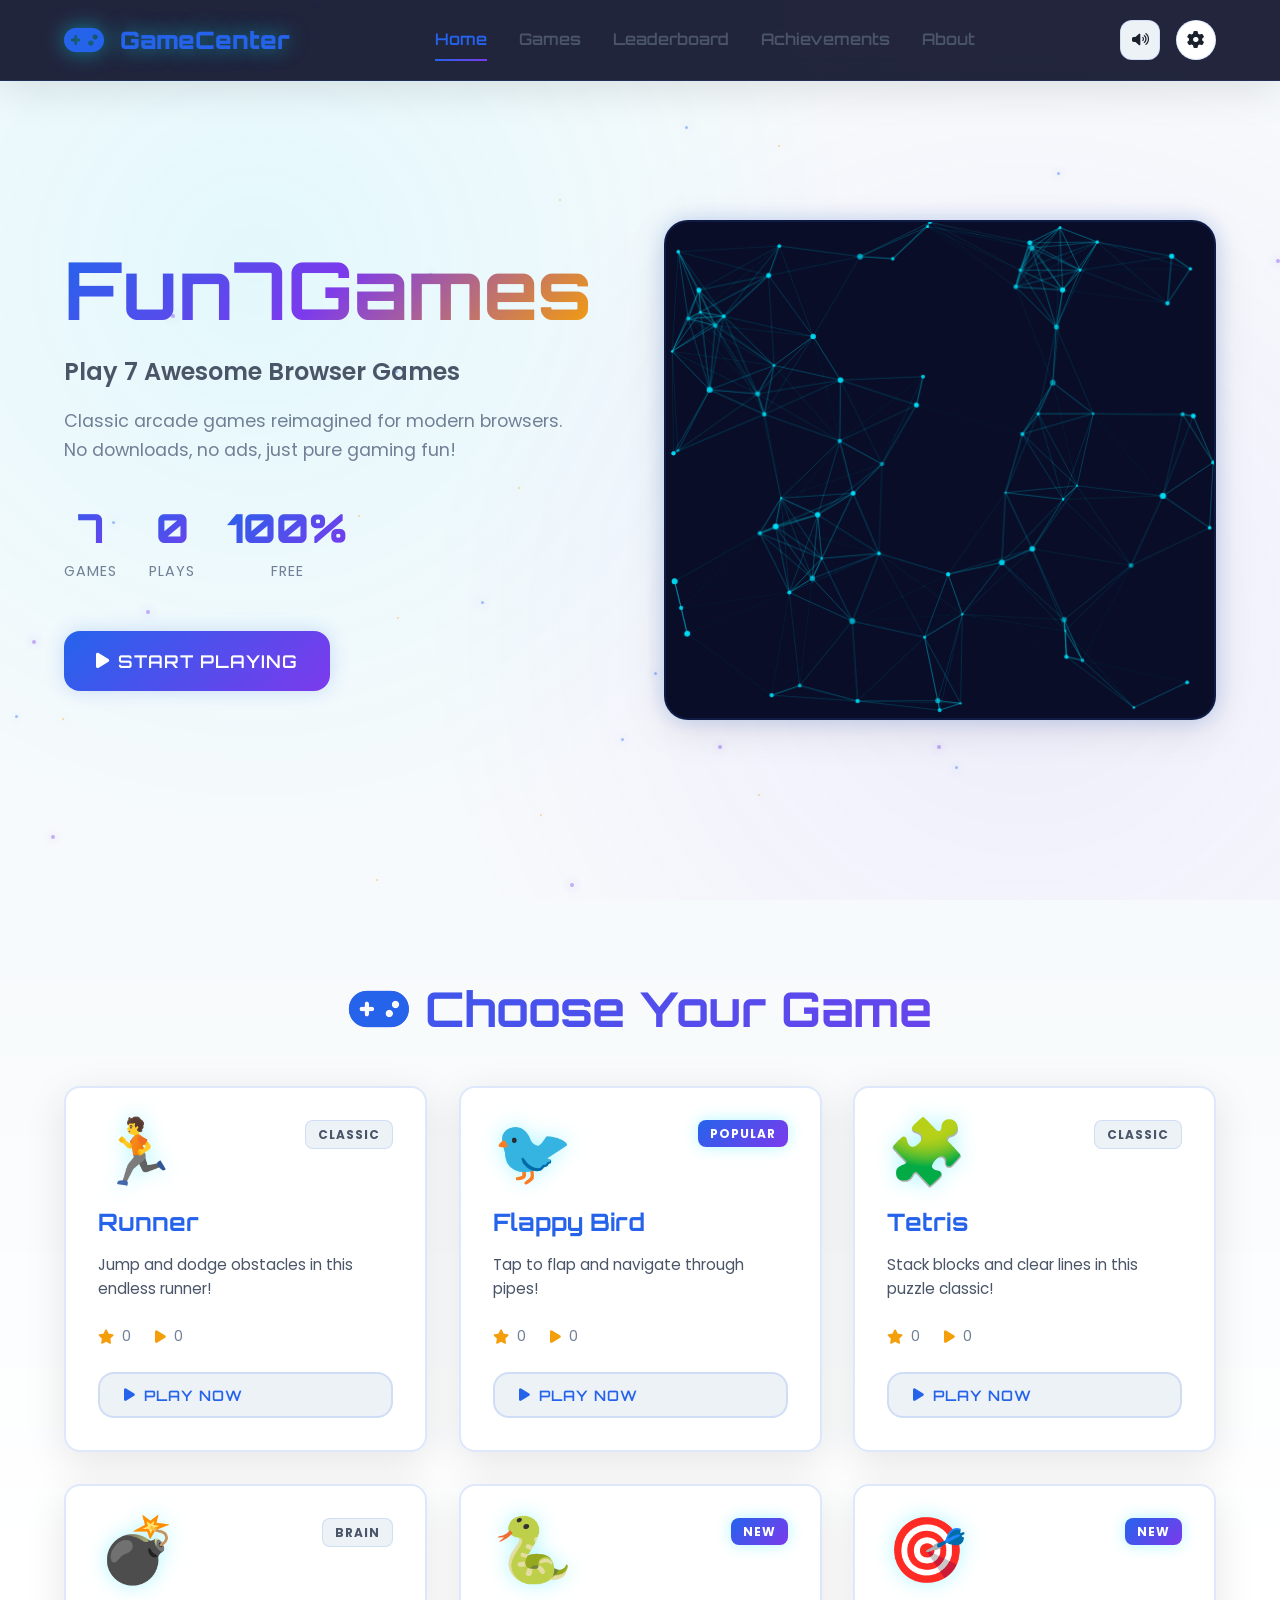
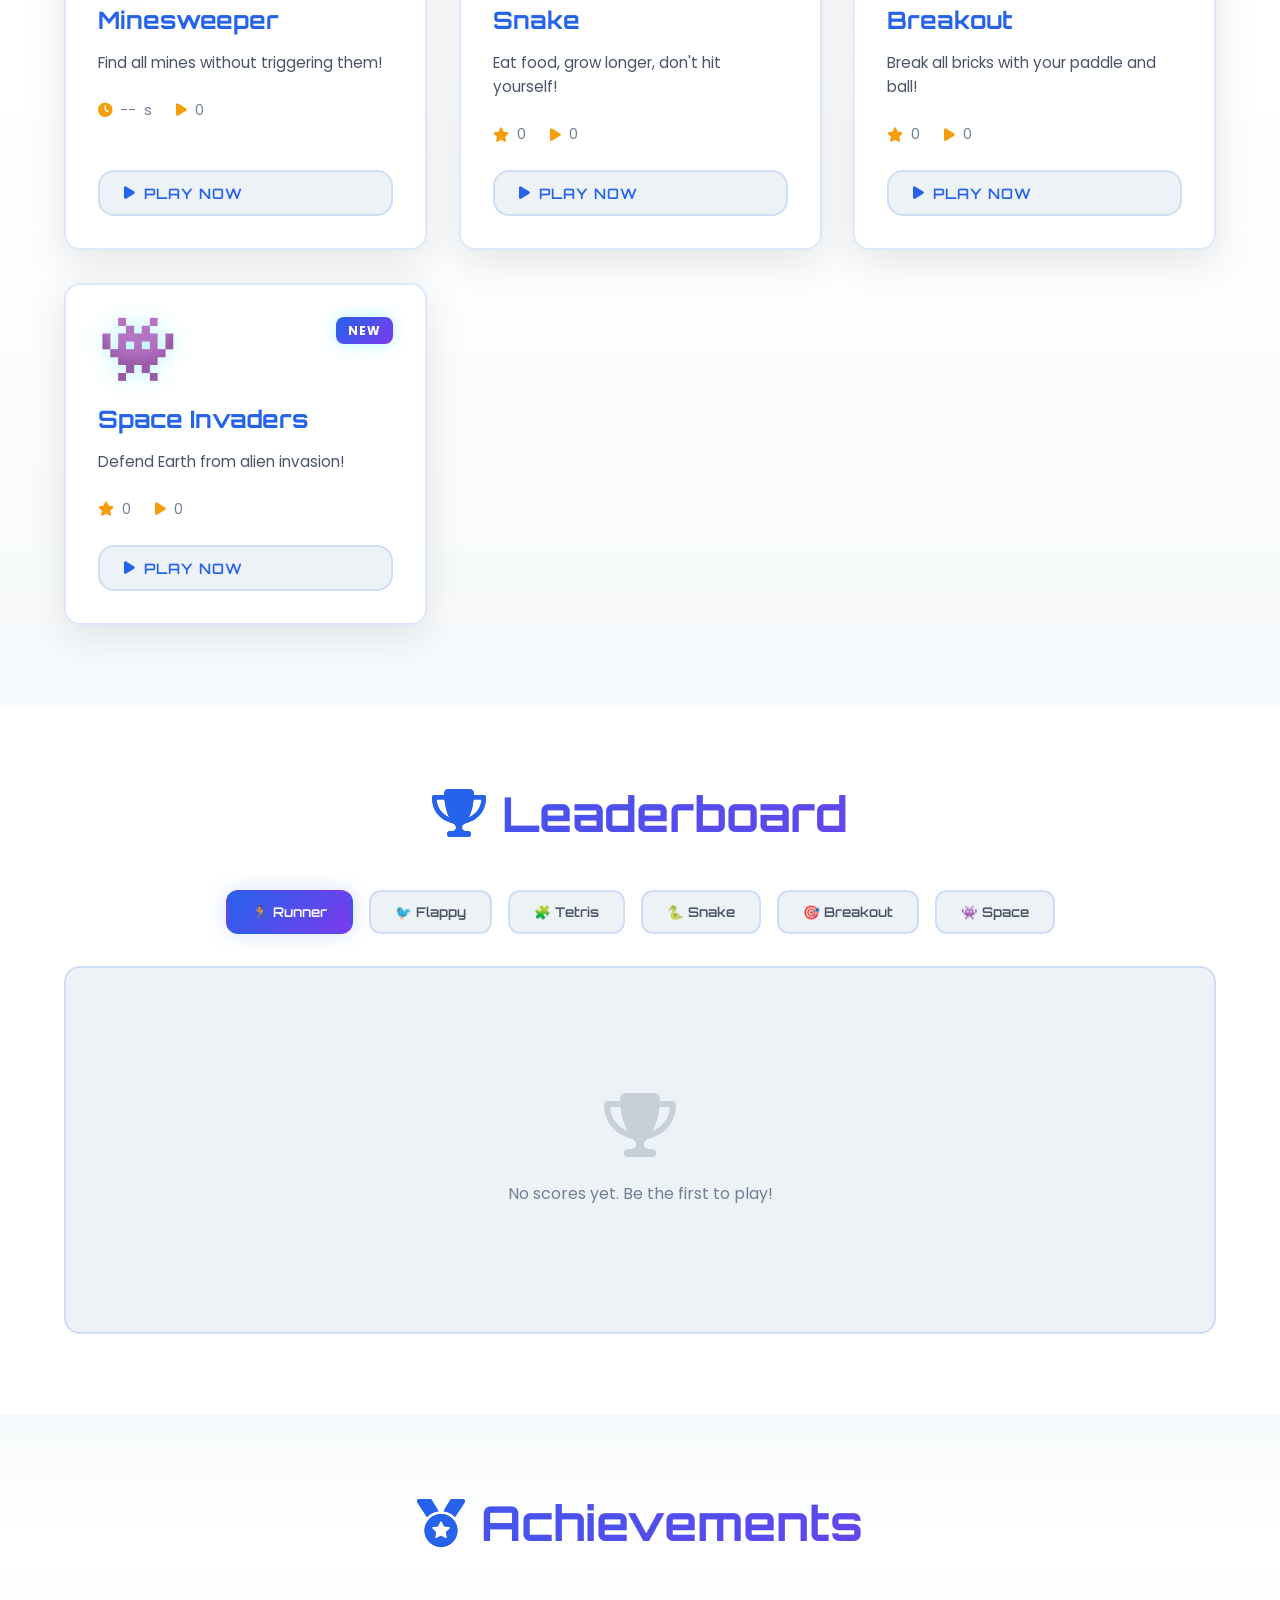
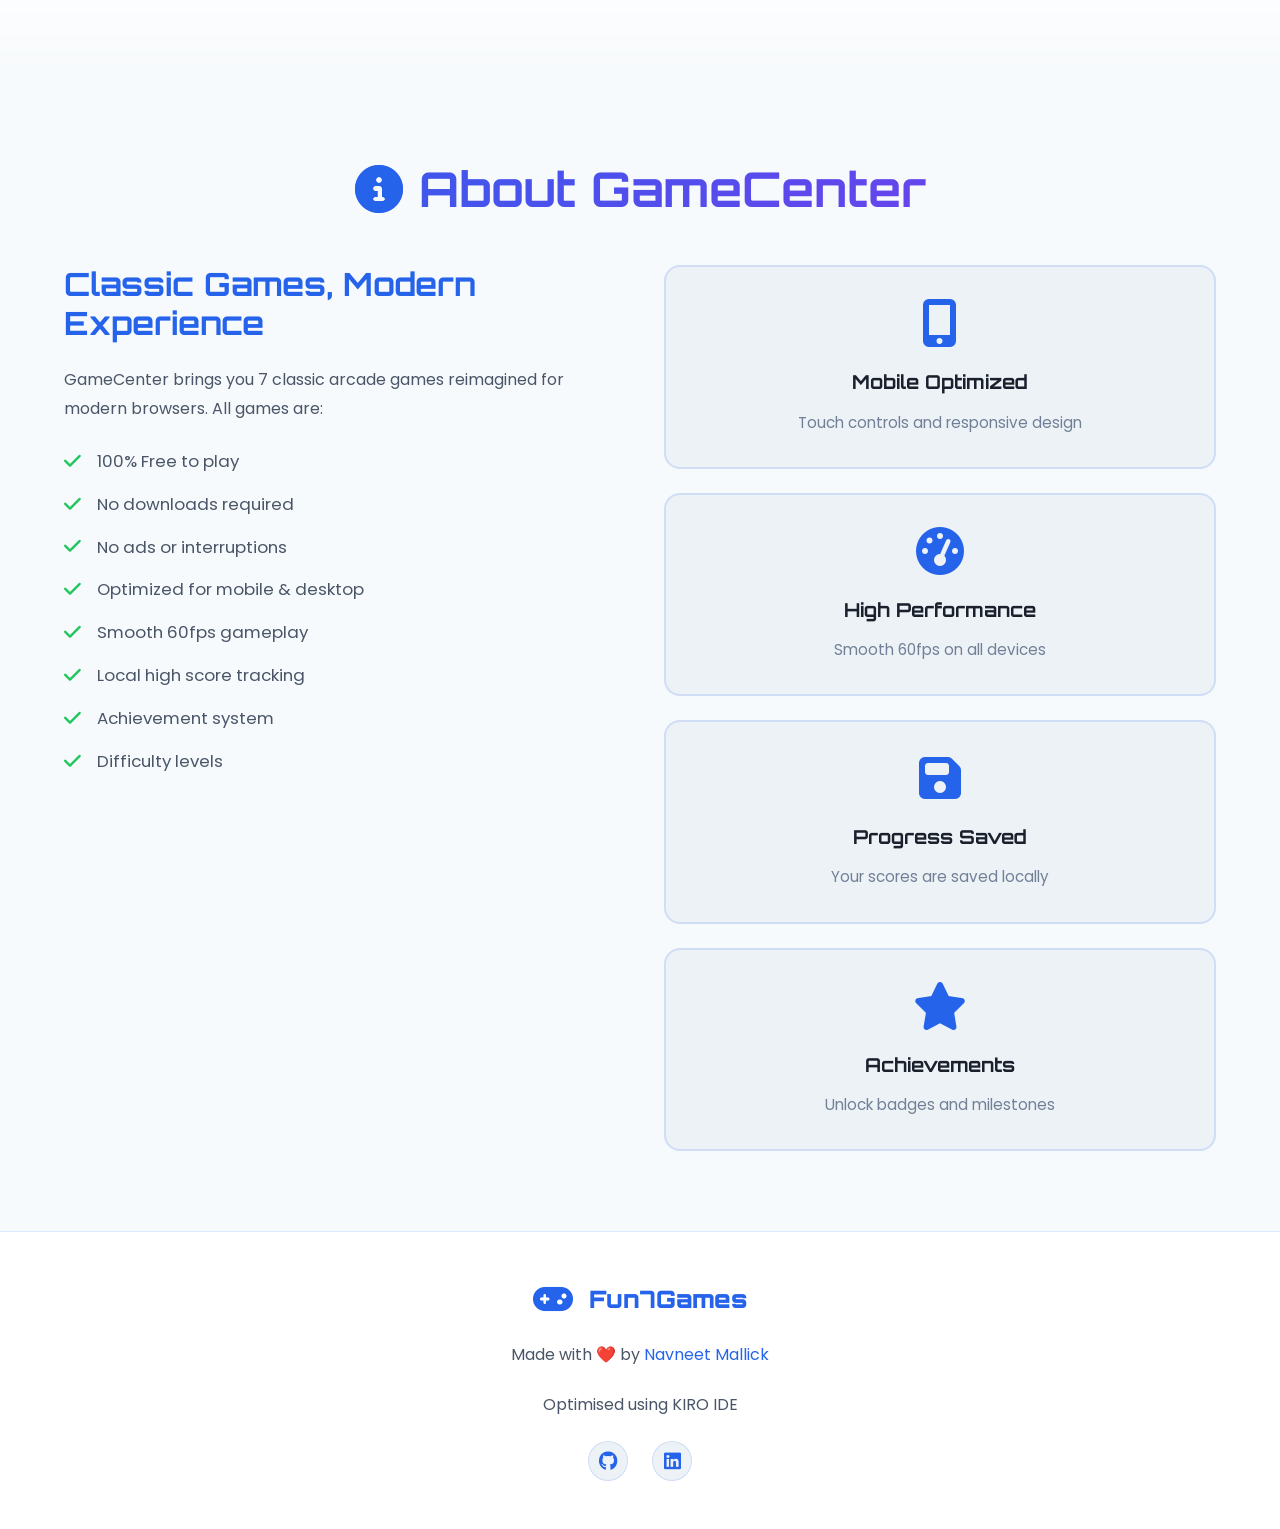
==== index.html @ bf4f1afd "pwa completed" ====
<!DOCTYPE html>
<html lang="en">
<head>
  <meta charset="UTF-8">
  <meta name="viewport" content="width=device-width, initial-scale=1.0, maximum-scale=5.0, user-scalable=yes, viewport-fit=cover">
  
  <!-- SEO -->
  <title>GameCenter | Play Awesome Browser Games</title>
  <meta name="description" content="Play 7 awesome browser games including Runner, Flappy Bird, Tetris, Minesweeper, Snake, Breakout, and Space Invaders. All games optimized for mobile and desktop.">
  <meta name="keywords" content="browser games, online games, free games, arcade games, tetris, snake, flappy bird">
  <meta name="author" content="Navneet Mallick">
  
  <!-- Favicon -->
  <link rel="icon" href="data:image/svg+xml,<svg xmlns='http://www.w3.org/2000/svg' viewBox='0 0 100 100'><text y='.9em' font-size='90'>🎮</text></svg>">
  
  <!-- PWA Manifest -->
  <link rel="manifest" href="manifest.json?v=1.0.1">
  <meta name="theme-color" content="#00e5ff">
  <meta name="apple-mobile-web-app-capable" content="yes">
  <meta name="apple-mobile-web-app-status-bar-style" content="black-translucent">
  <meta name="apple-mobile-web-app-title" content="GameCenter">
  <link rel="apple-touch-icon" href="icons/icon-192x192.png">
  <meta name="mobile-web-app-capable" content="yes">
  
  <!-- Fonts -->
  <link rel="preconnect" href="https://fonts.googleapis.com">
  <link rel="preconnect" href="https://fonts.gstatic.com" crossorigin>
  <link href="https://fonts.googleapis.com/css2?family=Orbitron:wght@400;500;700;900&family=Poppins:wght@300;400;600;700&display=swap" rel="stylesheet">
  
  <!-- Font Awesome -->
  <link rel="stylesheet" href="https://cdnjs.cloudflare.com/ajax/libs/font-awesome/6.5.0/css/all.min.css">
  
  <!-- Stylesheets -->
  <link rel="stylesheet" href="css/style.css">
  <link rel="stylesheet" href="css/games.css">
  <link rel="stylesheet" href="css/mobile.css">
</head>
<body>

  <!-- Particles Background -->
  <div class="particles" id="particles"></div>

  <!-- Header -->
  <header class="header">
    <div class="container">
      <div class="logo">
        <i class="fas fa-gamepad"></i>
        <span>GameCenter</span>
      </div>
      <nav class="nav">
        <a href="#home" class="nav-link active">Home</a>
        <a href="#games" class="nav-link">Games</a>
        <a href="#leaderboard" class="nav-link">Leaderboard</a>
        <a href="#achievements" class="nav-link">Achievements</a>
        <a href="#about" class="nav-link">About</a>
      </nav>
      <div class="header-actions">
        <button id="sound-toggle" class="icon-btn" aria-label="Toggle sound">
          <i class="fas fa-volume-up"></i>
        </button>
        <button class="icon-btn settings-btn" onclick="settingsManager.openSettings()" aria-label="Settings">
          <i class="fas fa-cog"></i>
        </button>
        <button id="mobile-menu-btn" class="icon-btn mobile-only" aria-label="Menu">
          <i class="fas fa-bars"></i>
        </button>
      </div>
    </div>
  </header>

  <!-- Hero Section -->
  <section id="home" class="hero">
    <div class="container">
      <div class="hero-content">
        <h1 class="hero-title">
          <span class="glitch" data-text="GameCenter">Fun7Games</span>
        </h1>
        <p class="hero-subtitle">Play 7 Awesome Browser Games</p>
        <p class="hero-description">
          Classic arcade games reimagined for modern browsers. 
          No downloads, no ads, just pure gaming fun!
        </p>
        <div class="hero-stats">
          <div class="stat">
            <div class="stat-value" id="total-games">7</div>
            <div class="stat-label">Games</div>
          </div>
          <div class="stat">
            <div class="stat-value" id="total-plays">0</div>
            <div class="stat-label">Plays</div>
          </div>
          <div class="stat">
            <div class="stat-value">100%</div>
            <div class="stat-label">Free</div>
          </div>
        </div>
        <a href="#games" class="btn btn-primary btn-large">
          <i class="fas fa-play"></i> Start Playing
        </a>
      </div>
      <div class="hero-visual">
        <canvas id="hero-canvas"></canvas>
      </div>
    </div>
  </section>

  <!-- Games Grid -->
  <section id="games" class="games-section">
    <div class="container">
      <h2 class="section-title">
        <i class="fas fa-gamepad"></i> Choose Your Game
      </h2>
      
      <div class="games-grid">
        
        <!-- Game 1: Runner -->
        <div class="game-card" data-game="runner">
          <div class="game-card-header">
            <div class="game-icon">🏃</div>
            <div class="game-badge">Classic</div>
          </div>
          <div class="game-card-body">
            <h3 class="game-title">Runner</h3>
            <p class="game-description">Jump and dodge obstacles in this endless runner!</p>
            <div class="game-stats">
              <span><i class="fas fa-star"></i> <span class="high-score" data-game="runner">0</span></span>
              <span><i class="fas fa-play"></i> <span class="play-count" data-game="runner">0</span></span>
            </div>
          </div>
          <button class="btn btn-play" onclick="openGame('runner')">
            <i class="fas fa-play"></i> Play Now
          </button>
        </div>

        <!-- Game 2: Flappy Bird -->
        <div class="game-card" data-game="flappy">
          <div class="game-card-header">
            <div class="game-icon">🐦</div>
            <div class="game-badge featured">Popular</div>
          </div>
          <div class="game-card-body">
            <h3 class="game-title">Flappy Bird</h3>
            <p class="game-description">Tap to flap and navigate through pipes!</p>
            <div class="game-stats">
              <span><i class="fas fa-star"></i> <span class="high-score" data-game="flappy">0</span></span>
              <span><i class="fas fa-play"></i> <span class="play-count" data-game="flappy">0</span></span>
            </div>
          </div>
          <button class="btn btn-play" onclick="openGame('flappy')">
            <i class="fas fa-play"></i> Play Now
          </button>
        </div>

        <!-- Game 3: Tetris -->
        <div class="game-card" data-game="tetris">
          <div class="game-card-header">
            <div class="game-icon">🧩</div>
            <div class="game-badge">Classic</div>
          </div>
          <div class="game-card-body">
            <h3 class="game-title">Tetris</h3>
            <p class="game-description">Stack blocks and clear lines in this puzzle classic!</p>
            <div class="game-stats">
              <span><i class="fas fa-star"></i> <span class="high-score" data-game="tetris">0</span></span>
              <span><i class="fas fa-play"></i> <span class="play-count" data-game="tetris">0</span></span>
            </div>
          </div>
          <button class="btn btn-play" onclick="openGame('tetris')">
            <i class="fas fa-play"></i> Play Now
          </button>
        </div>

        <!-- Game 4: Minesweeper -->
        <div class="game-card" data-game="minesweeper">
          <div class="game-card-header">
            <div class="game-icon">💣</div>
            <div class="game-badge">Brain</div>
          </div>
          <div class="game-card-body">
            <h3 class="game-title">Minesweeper</h3>
            <p class="game-description">Find all mines without triggering them!</p>
            <div class="game-stats">
              <span><i class="fas fa-clock"></i> <span class="high-score" data-game="minesweeper">--</span>s</span>
              <span><i class="fas fa-play"></i> <span class="play-count" data-game="minesweeper">0</span></span>
            </div>
          </div>
          <button class="btn btn-play" onclick="openGame('minesweeper')">
            <i class="fas fa-play"></i> Play Now
          </button>
        </div>

        <!-- Game 5: Snake -->
        <div class="game-card" data-game="snake">
          <div class="game-card-header">
            <div class="game-icon">🐍</div>
            <div class="game-badge featured">New</div>
          </div>
          <div class="game-card-body">
            <h3 class="game-title">Snake</h3>
            <p class="game-description">Eat food, grow longer, don't hit yourself!</p>
            <div class="game-stats">
              <span><i class="fas fa-star"></i> <span class="high-score" data-game="snake">0</span></span>
              <span><i class="fas fa-play"></i> <span class="play-count" data-game="snake">0</span></span>
            </div>
          </div>
          <button class="btn btn-play" onclick="openGame('snake')">
            <i class="fas fa-play"></i> Play Now
          </button>
        </div>

        <!-- Game 6: Breakout -->
        <div class="game-card" data-game="breakout">
          <div class="game-card-header">
            <div class="game-icon">🎯</div>
            <div class="game-badge featured">New</div>
          </div>
          <div class="game-card-body">
            <h3 class="game-title">Breakout</h3>
            <p class="game-description">Break all bricks with your paddle and ball!</p>
            <div class="game-stats">
              <span><i class="fas fa-star"></i> <span class="high-score" data-game="breakout">0</span></span>
              <span><i class="fas fa-play"></i> <span class="play-count" data-game="breakout">0</span></span>
            </div>
          </div>
          <button class="btn btn-play" onclick="openGame('breakout')">
            <i class="fas fa-play"></i> Play Now
          </button>
        </div>

        <!-- Game 7: Space Invaders -->
        <div class="game-card" data-game="space">
          <div class="game-card-header">
            <div class="game-icon">👾</div>
            <div class="game-badge featured">New</div>
          </div>
          <div class="game-card-body">
            <h3 class="game-title">Space Invaders</h3>
            <p class="game-description">Defend Earth from alien invasion!</p>
            <div class="game-stats">
              <span><i class="fas fa-star"></i> <span class="high-score" data-game="space">0</span></span>
              <span><i class="fas fa-play"></i> <span class="play-count" data-game="space">0</span></span>
            </div>
          </div>
          <button class="btn btn-play" onclick="openGame('space')">
            <i class="fas fa-play"></i> Play Now
          </button>
        </div>

      </div>
    </div>
  </section>

  <!-- Leaderboard Section -->
  <section id="leaderboard" class="leaderboard-section">
    <div class="container">
      <h2 class="section-title">
        <i class="fas fa-trophy"></i> Leaderboard
      </h2>
      <div class="leaderboard-tabs">
        <button class="tab-btn active" data-game="runner">🏃 Runner</button>
        <button class="tab-btn" data-game="flappy">🐦 Flappy</button>
        <button class="tab-btn" data-game="tetris">🧩 Tetris</button>
        <button class="tab-btn" data-game="snake">🐍 Snake</button>
        <button class="tab-btn" data-game="breakout">🎯 Breakout</button>
        <button class="tab-btn" data-game="space">👾 Space</button>
      </div>
      <div class="leaderboard-content" id="leaderboard-content">
        <div class="leaderboard-empty">
          <i class="fas fa-trophy"></i>
          <p>No scores yet. Be the first to play!</p>
        </div>
      </div>
    </div>
  </section>

  <!-- Achievements Section -->
  <section id="achievements" class="achievements-section">
    <div class="container">
      <h2 class="section-title">
        <i class="fas fa-medal"></i> Achievements
      </h2>
      <div class="achievements-grid" id="achievements-grid">
        <!-- Achievements will be loaded here -->
      </div>
    </div>
  </section>

  <!-- About Section -->
  <section id="about" class="about-section">
    <div class="container">
      <h2 class="section-title">
        <i class="fas fa-info-circle"></i> About GameCenter
      </h2>
      <div class="about-content">
        <div class="about-text">
          <h3>Classic Games, Modern Experience</h3>
          <p>GameCenter brings you 7 classic arcade games reimagined for modern browsers. All games are:</p>
          <ul class="feature-list">
            <li><i class="fas fa-check"></i> 100% Free to play</li>
            <li><i class="fas fa-check"></i> No downloads required</li>
            <li><i class="fas fa-check"></i> No ads or interruptions</li>
            <li><i class="fas fa-check"></i> Optimized for mobile & desktop</li>
            <li><i class="fas fa-check"></i> Smooth 60fps gameplay</li>
            <li><i class="fas fa-check"></i> Local high score tracking</li>
            <li><i class="fas fa-check"></i> Achievement system</li>
            <li><i class="fas fa-check"></i> Difficulty levels</li>
          </ul>
        </div>
        <div class="about-features">
          <div class="feature-card">
            <i class="fas fa-mobile-alt"></i>
            <h4>Mobile Optimized</h4>
            <p>Touch controls and responsive design</p>
          </div>
          <div class="feature-card">
            <i class="fas fa-tachometer-alt"></i>
            <h4>High Performance</h4>
            <p>Smooth 60fps on all devices</p>
          </div>
          <div class="feature-card">
            <i class="fas fa-save"></i>
            <h4>Progress Saved</h4>
            <p>Your scores are saved locally</p>
          </div>
          <div class="feature-card">
            <i class="fas fa-star"></i>
            <h4>Achievements</h4>
            <p>Unlock badges and milestones</p>
          </div>
        </div>
      </div>
    </div>
  </section>

  <!-- Footer -->
  <footer class="footer">
    <div class="container">
      <div class="footer-content">
        <div class="footer-brand">
          <i class="fas fa-gamepad"></i>
          <span>Fun7Games</span>
        </div>
        <p>Made with ❤️ by <a href="https://github.com/Navneet-Mallick" target="_blank">Navneet Mallick</a></p>
        <p>Optimised using KIRO IDE</p>
        <div class="footer-links">
          <a href="https://github.com/Navneet-Mallick" target="_blank"><i class="fab fa-github"></i></a>
          <a href="https://linkedin.com/in/navneet-mallick-313829279" target="_blank"><i class="fab fa-linkedin"></i></a>
        </div>
      </div>
    </div>
  </footer>

  <!-- Game Modal -->
  <div id="game-modal" class="game-modal">
    <div class="game-modal-content">
      <div class="game-modal-header">
        <h3 id="modal-game-title">Game</h3>
        <button class="close-btn" onclick="closeGame()">
          <i class="fas fa-times"></i>
        </button>
      </div>
      <div class="game-modal-body" id="game-container">
        <!-- Game will be loaded here -->
      </div>
    </div>
  </div>

  <!-- Toast Notifications -->
  <div id="toast-container"></div>

  <!-- Scripts -->
  <script src="js/particles.js"></script>
  <script src="js/hero-animation.js"></script>
  <script src="js/stats.js"></script>
  <script src="js/achievements.js"></script>
  <script src="js/enhancements.js"></script>
  <script src="js/sound-effects.js"></script>
  <script src="js/pause-system.js"></script>
  <script src="js/settings.js"></script>
  <script src="js/difficulty.js"></script>
  <script src="js/performance-optimizer.js"></script>
  <script src="js/game-optimizer.js"></script>
  <script src="js/game-loader.js"></script>
  <script src="js/canvas-helper.js"></script>
  <script src="js/games/runner.js"></script>
  <script src="js/games/flappy.js"></script>
  <script src="js/games/tetris.js"></script>
  <script src="js/games/minesweeper.js"></script>
  <script src="js/games/snake.js"></script>
  <script src="js/games/breakout.js"></script>
  <script src="js/games/space.js"></script>
  <script src="js/game-manager.js"></script>
  <script src="js/main.js"></script>
  <script src="js/debug.js"></script>

  <!-- PWA Registration -->
  <script>
    // Register Service Worker for PWA
    if ('serviceWorker' in navigator) {
      window.addEventListener('load', () => {
        navigator.serviceWorker.register('./sw.js')
          .then(registration => {
            console.log('✓ Service Worker registered:', registration.scope);
          })
          .catch(error => {
            console.log('✗ Service Worker registration failed:', error);
          });
      });
    }

    // PWA Install Prompt
    let deferredPrompt;
    window.addEventListener('beforeinstallprompt', (e) => {
      e.preventDefault();
      deferredPrompt = e;
      
      // Show install button
      showInstallPrompt();
    });

    function showInstallPrompt() {
      const installBtn = document.createElement('button');
      installBtn.className = 'btn btn-primary install-btn';
      installBtn.innerHTML = '<i class="fas fa-download"></i> Install App';
      installBtn.style.cssText = 'position:fixed;bottom:20px;right:20px;z-index:1000;box-shadow:0 4px 20px rgba(0,229,255,0.4);';
      
      installBtn.addEventListener('click', async () => {
        if (deferredPrompt) {
          deferredPrompt.prompt();
          const { outcome } = await deferredPrompt.userChoice;
          console.log(`User response: ${outcome}`);
          deferredPrompt = null;
          installBtn.remove();
        }
      });
      
      document.body.appendChild(installBtn);
      
      // Auto-hide after 10 seconds
      setTimeout(() => {
        if (installBtn.parentElement) {
          installBtn.style.opacity = '0';
          installBtn.style.transform = 'translateY(100px)';
          setTimeout(() => installBtn.remove(), 300);
        }
      }, 10000);
    }

    // Track installation
    window.addEventListener('appinstalled', () => {
      console.log('✓ PWA installed successfully');
      showToast('App installed! Launch from your home screen', 'success');
    });
  </script>

</body>
</html>
---- css/style.css ----
/**
 * GameCenter - Main Stylesheet
 * Modern gaming website with cyberpunk aesthetics
 */

/* ═══════════════════════════════════════════════════════════════════
   CSS VARIABLES
   ═══════════════════════════════════════════════════════════════════ */

:root {
  /* Colors - Light Theme Only */
  --bg-primary: #f7fafc;
  --bg-secondary: #ffffff;
  --bg-tertiary: #edf2f7;
  
  --text-primary: #1a202c;
  --text-secondary: #4a5568;
  --text-muted: #718096;
  
  --accent-primary: #2563eb;
  --accent-secondary: #7c3aed;
  --accent-tertiary: #f59e0b;
  
  --success: #22c55e;
  --warning: #f59e0b;
  --error: #ef4444;
  
  --border-color: rgba(37, 99, 235, 0.15);
  --shadow: 0 10px 40px rgba(0, 0, 0, 0.1);
  --glow: 0 0 20px rgba(37, 99, 235, 0.2);
  
  /* Spacing */
  --spacing-xs: 0.5rem;
  --spacing-sm: 1rem;
  --spacing-md: 1.5rem;
  --spacing-lg: 2rem;
  --spacing-xl: 3rem;
  
  /* Border Radius */
  --radius-sm: 8px;
  --radius-md: 12px;
  --radius-lg: 16px;
  --radius-xl: 24px;
  
  /* Transitions */
  --transition: 0.3s cubic-bezier(0.4, 0, 0.2, 1);
}

/* Light Theme */
body.light-theme {
  /* Already using light theme by default */
}

/* ═══════════════════════════════════════════════════════════════════
   RESET & BASE
   ═══════════════════════════════════════════════════════════════════ */

* {
  margin: 0;
  padding: 0;
  box-sizing: border-box;
}

html {
  scroll-behavior: smooth;
  scroll-padding-top: 80px;
}

body {
  font-family: 'Poppins', sans-serif;
  background: var(--bg-primary);
  color: var(--text-primary);
  line-height: 1.6;
  overflow-x: hidden;
  position: relative;
  min-height: 100vh;
}

/* Background Effects */
body::before {
  content: '';
  position: fixed;
  inset: 0;
  background: 
    radial-gradient(circle at 20% 30%, rgba(0, 229, 255, 0.08), transparent 50%),
    radial-gradient(circle at 80% 70%, rgba(139, 92, 246, 0.08), transparent 50%);
  pointer-events: none;
  z-index: 0;
}

/* ═══════════════════════════════════════════════════════════════════
   TYPOGRAPHY
   ═══════════════════════════════════════════════════════════════════ */

h1, h2, h3, h4, h5, h6 {
  font-family: 'Orbitron', sans-serif;
  font-weight: 700;
  line-height: 1.2;
}

a {
  text-decoration: none;
  color: inherit;
  transition: var(--transition);
}

/* ═══════════════════════════════════════════════════════════════════
   UTILITIES
   ═══════════════════════════════════════════════════════════════════ */

.container {
  max-width: 1200px;
  margin: 0 auto;
  padding: 0 var(--spacing-md);
  position: relative;
  z-index: 1;
}

.section-title {
  font-size: clamp(2rem, 5vw, 3rem);
  text-align: center;
  margin-bottom: var(--spacing-xl);
  background: linear-gradient(135deg, var(--accent-primary), var(--accent-secondary));
  -webkit-background-clip: text;
  -webkit-text-fill-color: transparent;
  background-clip: text;
  display: flex;
  align-items: center;
  justify-content: center;
  gap: var(--spacing-sm);
}

.section-title i {
  -webkit-text-fill-color: var(--accent-primary);
}

/* Buttons */
.btn {
  display: inline-flex;
  align-items: center;
  gap: var(--spacing-xs);
  padding: 0.75rem 1.5rem;
  border: none;
  border-radius: var(--radius-lg);
  font-family: 'Orbitron', sans-serif;
  font-size: 0.9rem;
  font-weight: 600;
  cursor: pointer;
  transition: var(--transition);
  position: relative;
  overflow: hidden;
  text-transform: uppercase;
  letter-spacing: 1px;
}

.btn::before {
  content: '';
  position: absolute;
  top: 50%;
  left: 50%;
  width: 0;
  height: 0;
  border-radius: 50%;
  background: rgba(255, 255, 255, 0.2);
  transform: translate(-50%, -50%);
  transition: width 0.6s, height 0.6s;
}

.btn:hover::before {
  width: 300px;
  height: 300px;
}

.btn-primary {
  background: linear-gradient(135deg, var(--accent-primary), var(--accent-secondary));
  color: white;
  box-shadow: var(--glow);
}

.btn-primary:hover {
  transform: translateY(-2px);
  box-shadow: 0 0 30px rgba(0, 229, 255, 0.5);
}

.btn-large {
  padding: 1rem 2rem;
  font-size: 1.1rem;
}

.btn-play {
  width: 100%;
  background: var(--bg-tertiary);
  color: var(--accent-primary);
  border: 2px solid var(--border-color);
}

.btn-play:hover {
  background: linear-gradient(135deg, var(--accent-primary), var(--accent-secondary));
  color: white;
  border-color: transparent;
  transform: translateY(-2px);
}

.icon-btn {
  width: 40px;
  height: 40px;
  border-radius: var(--radius-md);
  background: var(--bg-tertiary);
  border: 1px solid var(--border-color);
  color: var(--text-primary);
  display: flex;
  align-items: center;
  justify-content: center;
  cursor: pointer;
  transition: var(--transition);
}

.icon-btn:hover {
  background: var(--accent-primary);
  color: white;
  border-color: var(--accent-primary);
  box-shadow: var(--glow);
}

/* ═══════════════════════════════════════════════════════════════════
   HEADER
   ═══════════════════════════════════════════════════════════════════ */

.header {
  position: fixed;
  top: 0;
  left: 0;
  right: 0;
  z-index: 1000;
  background: rgba(10, 14, 39, 0.9);
  backdrop-filter: blur(20px);
  border-bottom: 1px solid var(--border-color);
  box-shadow: var(--shadow);
}

.header .container {
  display: flex;
  align-items: center;
  justify-content: space-between;
  height: 80px;
}

.logo {
  display: flex;
  align-items: center;
  gap: var(--spacing-sm);
  font-family: 'Orbitron', sans-serif;
  font-size: 1.5rem;
  font-weight: 900;
  color: var(--accent-primary);
  text-shadow: 0 0 20px rgba(0, 229, 255, 0.5);
}

.logo i {
  font-size: 2rem;
  animation: float 3s ease-in-out infinite;
}

@keyframes float {
  0%, 100% { transform: translateY(0); }
  50% { transform: translateY(-10px); }
}

.nav {
  display: flex;
  gap: var(--spacing-lg);
}

.nav-link {
  font-family: 'Orbitron', sans-serif;
  font-weight: 600;
  color: var(--text-secondary);
  position: relative;
  padding: 0.5rem 0;
  transition: var(--transition);
}

.nav-link::after {
  content: '';
  position: absolute;
  bottom: 0;
  left: 0;
  width: 0;
  height: 2px;
  background: linear-gradient(90deg, var(--accent-primary), var(--accent-secondary));
  transition: width var(--transition);
}

.nav-link:hover,
.nav-link.active {
  color: var(--accent-primary);
}

.nav-link:hover::after,
.nav-link.active::after {
  width: 100%;
}

.header-actions {
  display: flex;
  gap: var(--spacing-sm);
}

.mobile-only {
  display: none;
}

/* ═══════════════════════════════════════════════════════════════════
   HERO SECTION
   ═══════════════════════════════════════════════════════════════════ */

.hero {
  min-height: 100vh;
  display: flex;
  align-items: center;
  padding: 120px 0 80px;
  position: relative;
  overflow: hidden;
}

.hero .container {
  display: grid;
  grid-template-columns: 1fr 1fr;
  gap: var(--spacing-xl);
  align-items: center;
}

.hero-content {
  animation: fadeInUp 0.8s ease-out;
}

.hero-title {
  font-size: clamp(3rem, 8vw, 5rem);
  margin-bottom: var(--spacing-md);
  line-height: 1;
}

.glitch {
  position: relative;
  display: inline-block;
  background: linear-gradient(135deg, var(--accent-primary), var(--accent-secondary), var(--accent-tertiary));
  -webkit-background-clip: text;
  -webkit-text-fill-color: transparent;
  background-clip: text;
  animation: glitchText 5s infinite;
}

@keyframes glitchText {
  0%, 100% { filter: hue-rotate(0deg); }
  50% { filter: hue-rotate(20deg); }
}

.hero-subtitle {
  font-size: clamp(1.2rem, 3vw, 1.5rem);
  color: var(--text-secondary);
  margin-bottom: var(--spacing-sm);
  font-weight: 600;
}

.hero-description {
  font-size: 1.1rem;
  color: var(--text-muted);
  margin-bottom: var(--spacing-lg);
  max-width: 500px;
}

.hero-stats {
  display: flex;
  gap: var(--spacing-lg);
  margin-bottom: var(--spacing-xl);
}

.stat {
  text-align: center;
}

.stat-value {
  font-family: 'Orbitron', sans-serif;
  font-size: 2.5rem;
  font-weight: 900;
  background: linear-gradient(135deg, var(--accent-primary), var(--accent-secondary));
  -webkit-background-clip: text;
  -webkit-text-fill-color: transparent;
  background-clip: text;
}

.stat-label {
  font-size: 0.9rem;
  color: var(--text-muted);
  text-transform: uppercase;
  letter-spacing: 1px;
}

.hero-visual {
  position: relative;
  height: 500px;
  animation: fadeInRight 0.8s ease-out 0.3s both;
}

#hero-canvas {
  width: 100%;
  height: 100%;
  border-radius: var(--radius-xl);
  background: var(--bg-secondary);
  border: 2px solid var(--border-color);
  box-shadow: var(--shadow), var(--glow);
}

@keyframes fadeInUp {
  from {
    opacity: 0;
    transform: translateY(30px);
  }
  to {
    opacity: 1;
    transform: translateY(0);
  }
}

@keyframes fadeInRight {
  from {
    opacity: 0;
    transform: translateX(30px);
  }
  to {
    opacity: 1;
    transform: translateX(0);
  }
}

/* ═══════════════════════════════════════════════════════════════════
   PARTICLES BACKGROUND
   ═══════════════════════════════════════════════════════════════════ */

.particles {
  position: fixed;
  top: 0;
  left: 0;
  width: 100%;
  height: 100%;
  pointer-events: none;
  z-index: 0;
}

.particle {
  position: absolute;
  border-radius: 50%;
  opacity: 0.4;
  animation: particleFloat 20s ease-in-out infinite;
}

.particle:nth-child(3n) {
  width: 3px;
  height: 3px;
  background: var(--accent-primary);
  box-shadow: 0 0 10px var(--accent-primary);
}

.particle:nth-child(3n+1) {
  width: 4px;
  height: 4px;
  background: var(--accent-secondary);
  box-shadow: 0 0 10px var(--accent-secondary);
}

.particle:nth-child(3n+2) {
  width: 2px;
  height: 2px;
  background: var(--accent-tertiary);
  box-shadow: 0 0 8px var(--accent-tertiary);
}

@keyframes particleFloat {
  0%, 100% {
    transform: translateY(0) translateX(0);
    opacity: 0;
  }
  10% {
    opacity: 0.5;
  }
  50% {
    transform: translateY(-50vh) translateX(30px);
    opacity: 0.6;
  }
  90% {
    opacity: 0.4;
  }
  100% {
    transform: translateY(-100vh) translateX(60px);
    opacity: 0;
  }
}

/* ═══════════════════════════════════════════════════════════════════
   SECTIONS
   ═══════════════════════════════════════════════════════════════════ */

section {
  padding: 80px 0;
  position: relative;
  z-index: 1;
}

/* ═══════════════════════════════════════════════════════════════════
   FOOTER
   ═══════════════════════════════════════════════════════════════════ */

.footer {
  background: var(--bg-secondary);
  border-top: 1px solid var(--border-color);
  padding: var(--spacing-xl) 0;
  text-align: center;
}

.footer-brand {
  display: inline-flex;
  align-items: center;
  gap: var(--spacing-sm);
  font-family: 'Orbitron', sans-serif;
  font-size: 1.5rem;
  font-weight: 900;
  color: var(--accent-primary);
  margin-bottom: var(--spacing-md);
}

.footer-brand i {
  font-size: 2rem;
}

.footer p {
  color: var(--text-secondary);
  margin-bottom: var(--spacing-md);
}

.footer a {
  color: var(--accent-primary);
}

.footer a:hover {
  text-decoration: underline;
}

.footer-links {
  display: flex;
  gap: var(--spacing-md);
  justify-content: center;
}

.footer-links a {
  width: 40px;
  height: 40px;
  border-radius: 50%;
  background: var(--bg-tertiary);
  border: 1px solid var(--border-color);
  display: flex;
  align-items: center;
  justify-content: center;
  font-size: 1.2rem;
  transition: var(--transition);
}

.footer-links a:hover {
  background: var(--accent-primary);
  color: white;
  border-color: var(--accent-primary);
  box-shadow: var(--glow);
  transform: translateY(-3px);
}

/* ═══════════════════════════════════════════════════════════════════
   SCROLLBAR
   ═══════════════════════════════════════════════════════════════════ */

::-webkit-scrollbar {
  width: 10px;
}

::-webkit-scrollbar-track {
  background: var(--bg-primary);
}

::-webkit-scrollbar-thumb {
  background: linear-gradient(180deg, var(--accent-primary), var(--accent-secondary));
  border-radius: 10px;
  border: 2px solid var(--bg-primary);
}

::-webkit-scrollbar-thumb:hover {
  background: var(--accent-primary);
  box-shadow: var(--glow);
}

/* ═══════════════════════════════════════════════════════════════════
   SELECTION
   ═══════════════════════════════════════════════════════════════════ */

::selection {
  background: var(--accent-primary);
  color: white;
}
---- css/games.css ----
/**
 * GameCenter - Games Stylesheet
 * Game cards, modal, and game-specific styles
 */

/* ═══════════════════════════════════════════════════════════════════
   GAMES GRID
   ═══════════════════════════════════════════════════════════════════ */

.games-section {
  background: linear-gradient(180deg, transparent, var(--bg-secondary) 50%, transparent);
}

.games-grid {
  display: grid;
  grid-template-columns: repeat(auto-fit, minmax(300px, 1fr));
  gap: var(--spacing-lg);
  margin-top: var(--spacing-xl);
}

/* ═══════════════════════════════════════════════════════════════════
   GAME CARD
   ═══════════════════════════════════════════════════════════════════ */

.game-card {
  background: var(--bg-secondary);
  border: 2px solid var(--border-color);
  border-radius: var(--radius-lg);
  padding: var(--spacing-lg);
  transition: var(--transition);
  position: relative;
  overflow: hidden;
  display: flex;
  flex-direction: column;
  box-shadow: var(--shadow);
}

.game-card::before {
  content: '';
  position: absolute;
  top: 0;
  left: -100%;
  width: 100%;
  height: 100%;
  background: linear-gradient(90deg, transparent, rgba(0, 229, 255, 0.1), transparent);
  transition: left 0.6s;
}

.game-card:hover::before {
  left: 100%;
}

.game-card:hover {
  transform: translateY(-10px);
  border-color: var(--accent-primary);
  box-shadow: var(--shadow), var(--glow);
}

.game-card-header {
  display: flex;
  justify-content: space-between;
  align-items: flex-start;
  margin-bottom: var(--spacing-md);
}

.game-icon {
  font-size: 4rem;
  line-height: 1;
  filter: drop-shadow(0 0 10px rgba(0, 229, 255, 0.3));
  animation: iconBounce 2s ease-in-out infinite;
}

@keyframes iconBounce {
  0%, 100% { transform: translateY(0); }
  50% { transform: translateY(-10px); }
}

.game-badge {
  padding: 0.25rem 0.75rem;
  border-radius: var(--radius-sm);
  font-size: 0.75rem;
  font-weight: 700;
  text-transform: uppercase;
  letter-spacing: 1px;
  background: var(--bg-tertiary);
  color: var(--text-secondary);
  border: 1px solid var(--border-color);
}

.game-badge.featured {
  background: linear-gradient(135deg, var(--accent-primary), var(--accent-secondary));
  color: white;
  border: none;
  box-shadow: 0 0 15px rgba(0, 229, 255, 0.3);
  animation: pulse 2s ease-in-out infinite;
}

@keyframes pulse {
  0%, 100% { transform: scale(1); opacity: 1; }
  50% { transform: scale(1.05); opacity: 0.9; }
}

.game-card-body {
  flex: 1;
  margin-bottom: var(--spacing-md);
}

.game-title {
  font-size: 1.5rem;
  margin-bottom: var(--spacing-sm);
  color: var(--accent-primary);
  font-family: 'Orbitron', sans-serif;
}

.game-description {
  color: var(--text-secondary);
  font-size: 0.95rem;
  margin-bottom: var(--spacing-md);
  line-height: 1.6;
}

.game-stats {
  display: flex;
  gap: var(--spacing-md);
  font-size: 0.9rem;
  color: var(--text-muted);
}

.game-stats span {
  display: flex;
  align-items: center;
  gap: 0.5rem;
}

.game-stats i {
  color: var(--accent-tertiary);
}

/* ═══════════════════════════════════════════════════════════════════
   GAME MODAL
   ═══════════════════════════════════════════════════════════════════ */

.game-modal {
  display: none;
  position: fixed;
  inset: 0;
  z-index: 2000;
  background: rgba(0, 0, 0, 0.9);
  backdrop-filter: blur(10px);
  align-items: center;
  justify-content: center;
  padding: var(--spacing-md);
  animation: fadeIn 0.3s ease-out;
}

.game-modal.active {
  display: flex;
}

@keyframes fadeIn {
  from { opacity: 0; }
  to { opacity: 1; }
}

.game-modal-content {
  background: var(--bg-secondary);
  border: 2px solid var(--accent-primary);
  border-radius: var(--radius-xl);
  max-width: 900px;
  width: 100%;
  max-height: 90vh;
  overflow: hidden;
  box-shadow: 0 0 50px rgba(0, 229, 255, 0.3);
  animation: slideUp 0.4s ease-out;
}

@keyframes slideUp {
  from {
    opacity: 0;
    transform: translateY(30px) scale(0.95);
  }
  to {
    opacity: 1;
    transform: translateY(0) scale(1);
  }
}

.game-modal-header {
  display: flex;
  justify-content: space-between;
  align-items: center;
  padding: var(--spacing-md) var(--spacing-lg);
  border-bottom: 1px solid var(--border-color);
  background: var(--bg-tertiary);
}

.game-modal-header h3 {
  font-family: 'Orbitron', sans-serif;
  font-size: 1.5rem;
  color: var(--accent-primary);
}

.close-btn {
  width: 40px;
  height: 40px;
  border-radius: 50%;
  background: var(--bg-primary);
  border: 1px solid var(--border-color);
  color: var(--text-primary);
  display: flex;
  align-items: center;
  justify-content: center;
  cursor: pointer;
  transition: var(--transition);
  font-size: 1.2rem;
}

.close-btn:hover {
  background: var(--error);
  color: white;
  border-color: var(--error);
  transform: rotate(90deg);
}

.game-modal-body {
  padding: var(--spacing-lg);
  overflow-y: auto;
  max-height: calc(90vh - 80px);
}

/* Game Container */
.game-container {
  display: flex;
  flex-direction: column;
  align-items: center;
  gap: var(--spacing-md);
}

.game-info {
  width: 100%;
  display: flex;
  justify-content: space-between;
  align-items: center;
  padding: var(--spacing-sm) var(--spacing-md);
  background: var(--bg-tertiary);
  border-radius: var(--radius-md);
  border: 1px solid var(--border-color);
}

.game-score,
.game-high-score {
  font-family: 'Orbitron', sans-serif;
  font-weight: 700;
  color: var(--accent-primary);
}

.game-canvas-wrapper {
  width: 100%;
  display: flex;
  justify-content: center;
  background: #1a1f3a;
  border-radius: var(--radius-md);
  border: 3px solid var(--accent-primary);
  padding: var(--spacing-md);
  min-height: 400px;
  overflow: auto;
  box-shadow: inset 0 0 20px rgba(0, 229, 255, 0.1);
}

canvas {
  display: block !important;
  border-radius: var(--radius-sm);
  box-shadow: 0 0 20px rgba(0, 229, 255, 0.3);
  background: #0a0e27 !important;
  border: 2px solid rgba(0, 229, 255, 0.5);
  max-width: 100%;
  height: auto;
  image-rendering: pixelated;
  image-rendering: crisp-edges;
}

.game-controls {
  width: 100%;
  padding: var(--spacing-md);
  background: var(--bg-tertiary);
  border-radius: var(--radius-md);
  border: 1px solid var(--border-color);
  text-align: center;
  color: var(--text-secondary);
  font-size: 0.9rem;
}

.game-controls kbd {
  display: inline-block;
  padding: 0.25rem 0.5rem;
  background: var(--bg-primary);
  border: 1px solid var(--border-color);
  border-radius: var(--radius-sm);
  font-family: 'Orbitron', monospace;
  font-size: 0.85rem;
  color: var(--accent-primary);
  margin: 0 0.25rem;
}

/* ═══════════════════════════════════════════════════════════════════
   LEADERBOARD
   ═══════════════════════════════════════════════════════════════════ */

.leaderboard-section {
  background: var(--bg-secondary);
}

.leaderboard-tabs {
  display: flex;
  gap: var(--spacing-sm);
  justify-content: center;
  flex-wrap: wrap;
  margin-bottom: var(--spacing-lg);
}

.tab-btn {
  padding: 0.75rem 1.5rem;
  background: var(--bg-tertiary);
  border: 2px solid var(--border-color);
  border-radius: var(--radius-md);
  color: var(--text-secondary);
  font-family: 'Orbitron', sans-serif;
  font-weight: 600;
  cursor: pointer;
  transition: var(--transition);
}

.tab-btn:hover {
  border-color: var(--accent-primary);
  color: var(--accent-primary);
}

.tab-btn.active {
  background: linear-gradient(135deg, var(--accent-primary), var(--accent-secondary));
  color: white;
  border-color: transparent;
  box-shadow: var(--glow);
}

.leaderboard-content {
  background: var(--bg-tertiary);
  border: 2px solid var(--border-color);
  border-radius: var(--radius-lg);
  padding: var(--spacing-lg);
  min-height: 300px;
}

.leaderboard-empty {
  display: flex;
  flex-direction: column;
  align-items: center;
  justify-content: center;
  height: 300px;
  color: var(--text-muted);
}

.leaderboard-empty i {
  font-size: 4rem;
  margin-bottom: var(--spacing-md);
  opacity: 0.3;
}

.leaderboard-list {
  display: flex;
  flex-direction: column;
  gap: var(--spacing-sm);
}

.leaderboard-item {
  display: flex;
  align-items: center;
  gap: var(--spacing-md);
  padding: var(--spacing-md);
  background: var(--bg-secondary);
  border: 1px solid var(--border-color);
  border-radius: var(--radius-md);
  transition: var(--transition);
}

.leaderboard-item:hover {
  border-color: var(--accent-primary);
  transform: translateX(5px);
}

.leaderboard-rank {
  font-family: 'Orbitron', sans-serif;
  font-size: 1.5rem;
  font-weight: 900;
  color: var(--accent-primary);
  min-width: 40px;
  text-align: center;
}

.leaderboard-rank.gold { color: #ffd700; }
.leaderboard-rank.silver { color: #c0c0c0; }
.leaderboard-rank.bronze { color: #cd7f32; }

.leaderboard-score {
  font-family: 'Orbitron', sans-serif;
  font-size: 1.2rem;
  font-weight: 700;
  color: var(--text-primary);
  margin-left: auto;
}

/* ═══════════════════════════════════════════════════════════════════
   ABOUT SECTION
   ═══════════════════════════════════════════════════════════════════ */

.about-content {
  display: grid;
  grid-template-columns: 1fr 1fr;
  gap: var(--spacing-xl);
  align-items: start;
}

.about-text h3 {
  font-size: 2rem;
  margin-bottom: var(--spacing-md);
  color: var(--accent-primary);
}

.about-text p {
  color: var(--text-secondary);
  margin-bottom: var(--spacing-md);
  line-height: 1.8;
}

.feature-list {
  list-style: none;
  display: flex;
  flex-direction: column;
  gap: var(--spacing-sm);
}

.feature-list li {
  display: flex;
  align-items: center;
  gap: var(--spacing-sm);
  color: var(--text-secondary);
  font-size: 1.05rem;
}

.feature-list i {
  color: var(--success);
  font-size: 1.2rem;
}

.about-features {
  display: flex;
  flex-direction: column;
  gap: var(--spacing-md);
}

.feature-card {
  background: var(--bg-tertiary);
  border: 2px solid var(--border-color);
  border-radius: var(--radius-lg);
  padding: var(--spacing-lg);
  text-align: center;
  transition: var(--transition);
}

.feature-card:hover {
  border-color: var(--accent-primary);
  transform: translateY(-5px);
  box-shadow: var(--glow);
}

.feature-card i {
  font-size: 3rem;
  color: var(--accent-primary);
  margin-bottom: var(--spacing-md);
}

.feature-card h4 {
  font-size: 1.2rem;
  margin-bottom: var(--spacing-sm);
  color: var(--text-primary);
}

.feature-card p {
  color: var(--text-muted);
  font-size: 0.95rem;
}

/* ═══════════════════════════════════════════════════════════════════
   TOAST NOTIFICATIONS
   ═══════════════════════════════════════════════════════════════════ */

#toast-container {
  position: fixed;
  bottom: var(--spacing-lg);
  right: var(--spacing-lg);
  z-index: 3000;
  display: flex;
  flex-direction: column;
  gap: var(--spacing-sm);
}

.toast {
  background: var(--bg-secondary);
  border: 2px solid var(--border-color);
  border-radius: var(--radius-md);
  padding: var(--spacing-md);
  min-width: 300px;
  box-shadow: var(--shadow);
  display: flex;
  align-items: center;
  gap: var(--spacing-sm);
  animation: slideInRight 0.3s ease-out;
}

@keyframes slideInRight {
  from {
    opacity: 0;
    transform: translateX(100px);
  }
  to {
    opacity: 1;
    transform: translateX(0);
  }
}

.toast.success { border-color: var(--success); }
.toast.error { border-color: var(--error); }
.toast.warning { border-color: var(--warning); }

.toast i {
  font-size: 1.5rem;
}

.toast.success i { color: var(--success); }
.toast.error i { color: var(--error); }
.toast.warning i { color: var(--warning); }

.toast-message {
  flex: 1;
  color: var(--text-primary);
  font-weight: 500;
}

/* ═══════════════════════════════════════════════════════════════════
   ACHIEVEMENTS SECTION
   ═══════════════════════════════════════════════════════════════════ */

.achievements-section {
  background: linear-gradient(180deg, transparent, var(--bg-secondary) 50%, transparent);
}

.achievements-grid {
  display: grid;
  grid-template-columns: repeat(auto-fit, minmax(280px, 1fr));
  gap: var(--spacing-lg);
  margin-top: var(--spacing-xl);
}

.achievement-card {
  background: var(--bg-secondary);
  border: 2px solid var(--border-color);
  border-radius: var(--radius-lg);
  padding: var(--spacing-lg);
  transition: var(--transition);
  position: relative;
  overflow: hidden;
  display: flex;
  align-items: center;
  gap: var(--spacing-md);
  box-shadow: var(--shadow);
}

.achievement-card::before {
  content: '';
  position: absolute;
  top: 0;
  left: -100%;
  width: 100%;
  height: 100%;
  background: linear-gradient(90deg, transparent, rgba(0, 229, 255, 0.1), transparent);
  transition: left 0.6s;
}

.achievement-card:hover::before {
  left: 100%;
}

.achievement-card.locked {
  opacity: 0.6;
  border-color: var(--text-muted);
}

.achievement-card.unlocked {
  border-color: var(--accent-primary);
  box-shadow: var(--shadow), var(--glow);
}

.achievement-card.unlocked:hover {
  transform: translateY(-5px);
}

.achievement-icon {
  font-size: 3rem;
  line-height: 1;
  filter: drop-shadow(0 0 10px rgba(0, 229, 255, 0.3));
  animation: iconBounce 2s ease-in-out infinite;
  min-width: 60px;
  text-align: center;
}

.achievement-card.locked .achievement-icon {
  filter: grayscale(100%) drop-shadow(0 0 5px rgba(0, 0, 0, 0.5));
  animation: none;
}

.achievement-content {
  flex: 1;
}

.achievement-name {
  font-size: 1.1rem;
  font-weight: 700;
  color: var(--accent-primary);
  margin-bottom: 0.25rem;
  font-family: 'Orbitron', sans-serif;
}

.achievement-card.locked .achievement-name {
  color: var(--text-muted);
}

.achievement-description {
  font-size: 0.9rem;
  color: var(--text-secondary);
  margin-bottom: 0.5rem;
}

.achievement-card.locked .achievement-description {
  color: var(--text-muted);
}

.achievement-points {
  font-size: 0.85rem;
  color: var(--accent-tertiary);
  font-weight: 600;
  display: flex;
  align-items: center;
  gap: 0.25rem;
}

.achievement-card.locked .achievement-points {
  color: var(--text-muted);
}

.achievement-badge {
  width: 40px;
  height: 40px;
  border-radius: 50%;
  background: linear-gradient(135deg, var(--accent-primary), var(--accent-secondary));
  display: flex;
  align-items: center;
  justify-content: center;
  color: white;
  font-weight: 700;
  box-shadow: 0 0 15px rgba(0, 229, 255, 0.3);
  animation: pulse 2s ease-in-out infinite;
}

@keyframes pulse {
  0%, 100% { transform: scale(1); opacity: 1; }
  50% { transform: scale(1.1); opacity: 0.9; }
}

/* ═══════════════════════════════════════════════════════════════════
   PAUSE SYSTEM
   ═══════════════════════════════════════════════════════════════════ */

.pause-overlay {
  position: fixed;
  inset: 0;
  background: rgba(0, 0, 0, 0.95);
  backdrop-filter: blur(10px);
  display: flex;
  align-items: center;
  justify-content: center;
  z-index: 2500;
  animation: fadeIn 0.3s ease-out;
}

.pause-modal {
  background: var(--bg-secondary);
  border: 3px solid var(--accent-primary);
  border-radius: var(--radius-xl);
  padding: var(--spacing-xl);
  text-align: center;
  box-shadow: 0 0 50px rgba(0, 229, 255, 0.5);
  animation: slideUp 0.4s ease-out;
  max-width: 400px;
}

.pause-modal h2 {
  font-family: 'Orbitron', sans-serif;
  font-size: 2.5rem;
  color: var(--accent-primary);
  margin-bottom: var(--spacing-lg);
  text-shadow: 0 0 20px rgba(0, 229, 255, 0.3);
}

.pause-stats {
  background: var(--bg-tertiary);
  border: 1px solid var(--border-color);
  border-radius: var(--radius-md);
  padding: var(--spacing-md);
  margin-bottom: var(--spacing-lg);
}

.pause-stats .stat {
  display: flex;
  justify-content: space-between;
  align-items: center;
  color: var(--text-secondary);
}

.pause-stats .label {
  font-weight: 600;
}

.pause-stats .value {
  font-family: 'Orbitron', sans-serif;
  font-size: 1.3rem;
  color: var(--accent-primary);
  font-weight: 700;
}

.pause-buttons {
  display: flex;
  gap: var(--spacing-md);
  margin-bottom: var(--spacing-lg);
}

.pause-buttons .btn {
  flex: 1;
}

.pause-hint {
  color: var(--text-muted);
  font-size: 0.9rem;
}

.pause-hint kbd {
  display: inline-block;
  padding: 0.25rem 0.5rem;
  background: var(--bg-primary);
  border: 1px solid var(--border-color);
  border-radius: var(--radius-sm);
  font-family: 'Orbitron', monospace;
  color: var(--accent-primary);
  margin: 0 0.25rem;
}

/* ═══════════════════════════════════════════════════════════════════
   SETTINGS MODAL
   ═══════════════════════════════════════════════════════════════════ */

.settings-modal {
  position: fixed;
  inset: 0;
  background: rgba(0, 0, 0, 0.95);
  backdrop-filter: blur(10px);
  display: flex;
  align-items: center;
  justify-content: center;
  z-index: 2500;
  padding: var(--spacing-md);
  animation: fadeIn 0.3s ease-out;
}

.settings-content {
  background: var(--bg-secondary);
  border: 2px solid var(--accent-primary);
  border-radius: var(--radius-xl);
  max-width: 600px;
  width: 100%;
  max-height: 90vh;
  overflow-y: auto;
  box-shadow: 0 0 50px rgba(0, 229, 255, 0.3);
  animation: slideUp 0.4s ease-out;
}

.settings-header {
  display: flex;
  justify-content: space-between;
  align-items: center;
  padding: var(--spacing-lg);
  border-bottom: 1px solid var(--border-color);
  background: var(--bg-tertiary);
}

.settings-header h2 {
  font-family: 'Orbitron', sans-serif;
  font-size: 1.8rem;
  color: var(--accent-primary);
  margin: 0;
}

.settings-body {
  padding: var(--spacing-lg);
}

.settings-section {
  margin-bottom: var(--spacing-xl);
}

.settings-section:last-child {
  margin-bottom: 0;
}

.settings-section h3 {
  font-size: 1.2rem;
  color: var(--accent-primary);
  margin-bottom: var(--spacing-md);
  display: flex;
  align-items: center;
  gap: var(--spacing-sm);
}

.settings-section h3 i {
  font-size: 1.4rem;
}

.setting-item {
  display: flex;
  justify-content: space-between;
  align-items: center;
  padding: var(--spacing-md);
  background: var(--bg-tertiary);
  border: 1px solid var(--border-color);
  border-radius: var(--radius-md);
  margin-bottom: var(--spacing-sm);
}

.setting-item label {
  font-weight: 600;
  color: var(--text-primary);
}

.setting-item input[type="range"] {
  flex: 1;
  margin: 0 var(--spacing-md);
}

.slider {
  width: 100%;
  height: 6px;
  border-radius: 3px;
  background: var(--bg-primary);
  outline: none;
  -webkit-appearance: none;
}

.slider::-webkit-slider-thumb {
  -webkit-appearance: none;
  appearance: none;
  width: 18px;
  height: 18px;
  border-radius: 50%;
  background: var(--accent-primary);
  cursor: pointer;
  box-shadow: 0 0 10px rgba(0, 229, 255, 0.5);
}

.slider::-moz-range-thumb {
  width: 18px;
  height: 18px;
  border-radius: 50%;
  background: var(--accent-primary);
  cursor: pointer;
  border: none;
  box-shadow: 0 0 10px rgba(0, 229, 255, 0.5);
}

.volume-display {
  color: var(--accent-primary);
  font-weight: 600;
  min-width: 50px;
  text-align: right;
}

.select-input {
  padding: 0.5rem 1rem;
  background: var(--bg-primary);
  border: 1px solid var(--border-color);
  border-radius: var(--radius-sm);
  color: var(--text-primary);
  font-family: 'Poppins', sans-serif;
  cursor: pointer;
  transition: var(--transition);
}

.select-input:hover {
  border-color: var(--accent-primary);
}

.select-input:focus {
  outline: none;
  border-color: var(--accent-primary);
  box-shadow: 0 0 10px rgba(0, 229, 255, 0.3);
}

/* Toggle Switch */
.toggle-switch {
  position: relative;
  display: inline-block;
  width: 50px;
  height: 28px;
}

.toggle-input {
  opacity: 0;
  width: 0;
  height: 0;
}

.toggle-slider {
  position: absolute;
  cursor: pointer;
  top: 0;
  left: 0;
  right: 0;
  bottom: 0;
  background-color: var(--bg-primary);
  transition: 0.3s;
  border-radius: 28px;
  border: 1px solid var(--border-color);
}

.toggle-slider:before {
  position: absolute;
  content: "";
  height: 22px;
  width: 22px;
  left: 2px;
  bottom: 2px;
  background-color: var(--text-muted);
  transition: 0.3s;
  border-radius: 50%;
}

.toggle-input:checked + .toggle-slider {
  background-color: var(--accent-primary);
  border-color: var(--accent-primary);
}

.toggle-input:checked + .toggle-slider:before {
  transform: translateX(22px);
  background-color: var(--bg-secondary);
}

.storage-info {
  padding: var(--spacing-sm);
  background: var(--bg-primary);
  border-radius: var(--radius-sm);
  font-family: 'Orbitron', monospace;
  color: var(--accent-primary);
  font-weight: 600;
}

.settings-footer {
  padding: var(--spacing-lg);
  border-top: 1px solid var(--border-color);
  background: var(--bg-tertiary);
  display: flex;
  gap: var(--spacing-md);
}

.settings-footer .btn {
  flex: 1;
}

/* Settings Button in Header */
.settings-btn {
  width: 40px;
  height: 40px;
  border-radius: 50%;
  background: var(--bg-secondary);
  border: 1px solid var(--border-color);
  color: var(--text-primary);
  display: flex;
  align-items: center;
  justify-content: center;
  cursor: pointer;
  transition: var(--transition);
  font-size: 1.1rem;
}

.settings-btn:hover {
  border-color: var(--accent-primary);
  color: var(--accent-primary);
  box-shadow: var(--glow);
}

/* Responsive */
@media (max-width: 768px) {
  .settings-content {
    max-width: 95vw;
  }

  .setting-item {
    flex-direction: column;
    align-items: flex-start;
    gap: var(--spacing-sm);
  }

  .setting-item label {
    width: 100%;
  }

  .setting-item input[type="range"],
  .select-input {
    width: 100%;
  }

  .pause-modal {
    max-width: 90vw;
    padding: var(--spacing-lg);
  }

  .pause-modal h2 {
    font-size: 2rem;
  }

  .pause-buttons {
    flex-direction: column;
  }
}

/* ═══════════════════════════════════════════════════════════════════
   DIFFICULTY SYSTEM
   ═══════════════════════════════════════════════════════════════════ */

.difficulty-modal {
  position: fixed;
  inset: 0;
  background: rgba(0, 0, 0, 0.95);
  backdrop-filter: blur(10px);
  display: flex;
  align-items: center;
  justify-content: center;
  z-index: 2600;
  padding: var(--spacing-md);
  animation: fadeIn 0.3s ease-out;
}

.difficulty-selector {
  background: var(--bg-secondary);
  border: 2px solid var(--accent-primary);
  border-radius: var(--radius-xl);
  padding: var(--spacing-xl);
  max-width: 600px;
  width: 100%;
  box-shadow: 0 0 50px rgba(0, 229, 255, 0.3);
  animation: slideUp 0.4s ease-out;
}

.difficulty-header {
  text-align: center;
  margin-bottom: var(--spacing-xl);
}

.difficulty-header h3 {
  font-family: 'Orbitron', sans-serif;
  font-size: 2rem;
  color: var(--accent-primary);
  margin-bottom: var(--spacing-sm);
  text-shadow: 0 0 20px rgba(0, 229, 255, 0.3);
}

.difficulty-header p {
  color: var(--text-secondary);
  font-size: 1.1rem;
}

.difficulty-options {
  display: grid;
  grid-template-columns: repeat(auto-fit, minmax(150px, 1fr));
  gap: var(--spacing-lg);
}

.difficulty-option {
  background: var(--bg-tertiary);
  border: 2px solid var(--border-color);
  border-radius: var(--radius-lg);
  padding: var(--spacing-lg);
  text-align: center;
  cursor: pointer;
  transition: var(--transition);
  position: relative;
  overflow: hidden;
}

.difficulty-option::before {
  content: '';
  position: absolute;
  top: 0;
  left: -100%;
  width: 100%;
  height: 100%;
  background: linear-gradient(90deg, transparent, rgba(0, 229, 255, 0.1), transparent);
  transition: left 0.6s;
}

.difficulty-option:hover::before {
  left: 100%;
}

.difficulty-option:hover {
  border-color: var(--accent-primary);
  transform: translateY(-5px);
  box-shadow: var(--glow);
}

.difficulty-option.active {
  background: linear-gradient(135deg, var(--accent-primary), var(--accent-secondary));
  border-color: transparent;
  color: white;
  box-shadow: 0 0 30px rgba(0, 229, 255, 0.5);
}

.difficulty-icon {
  font-size: 3rem;
  margin-bottom: var(--spacing-sm);
  line-height: 1;
}

.difficulty-name {
  font-family: 'Orbitron', sans-serif;
  font-size: 1.3rem;
  font-weight: 700;
  margin-bottom: var(--spacing-sm);
  color: var(--accent-primary);
}

.difficulty-option.active .difficulty-name {
  color: white;
}

.difficulty-desc {
  font-size: 0.9rem;
  color: var(--text-secondary);
  margin-bottom: var(--spacing-sm);
  line-height: 1.4;
}

.difficulty-option.active .difficulty-desc {
  color: rgba(255, 255, 255, 0.9);
}

.difficulty-multiplier {
  font-family: 'Orbitron', monospace;
  font-size: 0.85rem;
  font-weight: 600;
  color: var(--accent-tertiary);
  padding-top: var(--spacing-sm);
  border-top: 1px solid var(--border-color);
}

.difficulty-option.active .difficulty-multiplier {
  color: rgba(255, 255, 255, 0.8);
  border-top-color: rgba(255, 255, 255, 0.2);
}

.difficulty-badge {
  display: inline-block;
  padding: 0.4rem 0.8rem;
  background: var(--bg-tertiary);
  border: 1px solid var(--border-color);
  border-radius: var(--radius-sm);
  font-family: 'Orbitron', sans-serif;
  font-size: 0.85rem;
  font-weight: 600;
  color: var(--accent-primary);
  margin-left: var(--spacing-sm);
}

/* Difficulty Indicator in Game Modal */
.game-difficulty-indicator {
  display: flex;
  align-items: center;
  gap: var(--spacing-sm);
  padding: var(--spacing-sm) var(--spacing-md);
  background: var(--bg-tertiary);
  border: 1px solid var(--border-color);
  border-radius: var(--radius-md);
  font-size: 0.9rem;
  color: var(--text-secondary);
}

.game-difficulty-indicator .difficulty-badge {
  margin-left: 0;
}

.difficulty-selector-btn {
  padding: 0.5rem 1rem;
  background: var(--bg-primary);
  border: 1px solid var(--border-color);
  border-radius: var(--radius-sm);
  color: var(--text-primary);
  cursor: pointer;
  transition: var(--transition);
  font-size: 0.9rem;
  font-weight: 600;
}

.difficulty-selector-btn:hover {
  border-color: var(--accent-primary);
  color: var(--accent-primary);
}

/* Difficulty Stats Display */
.difficulty-stats {
  display: grid;
  grid-template-columns: repeat(auto-fit, minmax(200px, 1fr));
  gap: var(--spacing-md);
  margin-top: var(--spacing-lg);
}

.difficulty-stat-card {
  background: var(--bg-tertiary);
  border: 1px solid var(--border-color);
  border-radius: var(--radius-md);
  padding: var(--spacing-md);
  text-align: center;
}

.difficulty-stat-card h4 {
  font-family: 'Orbitron', sans-serif;
  color: var(--accent-primary);
  margin-bottom: var(--spacing-sm);
  display: flex;
  align-items: center;
  justify-content: center;
  gap: var(--spacing-sm);
}

.difficulty-stat-card .stat-value {
  font-size: 1.8rem;
  font-weight: 700;
  color: var(--accent-primary);
  font-family: 'Orbitron', monospace;
}

.difficulty-stat-card .stat-label {
  font-size: 0.85rem;
  color: var(--text-muted);
  margin-top: var(--spacing-sm);
}

/* Responsive */
@media (max-width: 768px) {
  .difficulty-selector {
    padding: var(--spacing-lg);
  }

  .difficulty-header h3 {
    font-size: 1.5rem;
  }

  .difficulty-options {
    grid-template-columns: 1fr;
  }

  .difficulty-option {
    padding: var(--spacing-md);
  }

  .difficulty-icon {
    font-size: 2.5rem;
  }

  .difficulty-name {
    font-size: 1.1rem;
  }
}

/* ═══════════════════════════════════════════════════════════════════
   LOADING STATES
   ═══════════════════════════════════════════════════════════════════ */

.game-loading {
  display: flex;
  flex-direction: column;
  align-items: center;
  justify-content: center;
  min-height: 400px;
  gap: var(--spacing-lg);
}

.loading-spinner {
  width: 60px;
  height: 60px;
  border: 4px solid var(--border-color);
  border-top: 4px solid var(--accent-primary);
  border-radius: 50%;
  animation: spin 1s linear infinite;
}

@keyframes spin {
  0% { transform: rotate(0deg); }
  100% { transform: rotate(360deg); }
}

.game-loading p {
  color: var(--text-secondary);
  font-size: 1.1rem;
  font-weight: 500;
}

/* Loading skeleton */
.skeleton {
  background: linear-gradient(90deg, var(--bg-tertiary) 25%, var(--bg-secondary) 50%, var(--bg-tertiary) 75%);
  background-size: 200% 100%;
  animation: loading 1.5s infinite;
}

@keyframes loading {
  0% { background-position: 200% 0; }
  100% { background-position: -200% 0; }
}

.skeleton-card {
  height: 300px;
  border-radius: var(--radius-lg);
  margin-bottom: var(--spacing-lg);
}

.skeleton-text {
  height: 20px;
  border-radius: var(--radius-sm);
  margin-bottom: var(--spacing-sm);
}

.skeleton-text.short {
  width: 60%;
}

/* Optimized animations */
@media (prefers-reduced-motion: reduce) {
  * {
    animation-duration: 0.01ms !important;
    animation-iteration-count: 1 !important;
    transition-duration: 0.01ms !important;
  }
}

/* Performance optimizations */
.game-card {
  will-change: transform;
  transform: translateZ(0);
  backface-visibility: hidden;
}

.game-modal-content {
  will-change: transform;
  transform: translateZ(0);
}

canvas {
  image-rendering: crisp-edges;
  image-rendering: -webkit-optimize-contrast;
}
---- css/mobile.css ----
/**
 * GameCenter - Mobile Responsive Styles
 * Optimized for mobile devices with smooth 60fps performance
 */

/* ═══════════════════════════════════════════════════════════════════
   MOBILE OPTIMIZATIONS
   ═══════════════════════════════════════════════════════════════════ */

@media (max-width: 900px) {
  /* Enable GPU acceleration */
  html {
    -webkit-transform: translateZ(0);
    transform: translateZ(0);
    -webkit-overflow-scrolling: touch;
  }

  body {
    -webkit-transform: translate3d(0, 0, 0);
    transform: translate3d(0, 0, 0);
    overscroll-behavior-y: contain;
  }

  /* Optimize touch */
  * {
    touch-action: manipulation;
  }

  /* Simplify animations */
  * {
    animation-duration: 0.3s !important;
    transition-duration: 0.2s !important;
  }

  /* Disable heavy effects */
  .particles {
    display: none !important;
  }

  body::before {
    opacity: 0.5;
  }
}

/* ═══════════════════════════════════════════════════════════════════
   TABLET (max-width: 900px)
   ═══════════════════════════════════════════════════════════════════ */

@media (max-width: 900px) {
  .container {
    padding: 0 var(--spacing-md);
  }

  /* Header */
  .nav {
    display: none;
  }

  .mobile-only {
    display: flex;
  }

  /* Hero */
  .hero .container {
    grid-template-columns: 1fr;
    text-align: center;
  }

  .hero-content {
    order: 2;
  }

  .hero-visual {
    order: 1;
    height: 300px;
    margin-bottom: var(--spacing-lg);
  }

  .hero-description {
    max-width: 100%;
  }

  .hero-stats {
    justify-content: center;
  }

  /* Games Grid */
  .games-grid {
    grid-template-columns: repeat(auto-fit, minmax(280px, 1fr));
    gap: var(--spacing-md);
  }

  /* About */
  .about-content {
    grid-template-columns: 1fr;
    gap: var(--spacing-lg);
  }

  /* Leaderboard */
  .leaderboard-tabs {
    overflow-x: auto;
    justify-content: flex-start;
    -webkit-overflow-scrolling: touch;
    scrollbar-width: none;
  }

  .leaderboard-tabs::-webkit-scrollbar {
    display: none;
  }

  .tab-btn {
    flex-shrink: 0;
  }
}

/* ═══════════════════════════════════════════════════════════════════
   MOBILE (max-width: 600px)
   ═══════════════════════════════════════════════════════════════════ */

@media (max-width: 600px) {
  :root {
    --spacing-xs: 0.375rem;
    --spacing-sm: 0.75rem;
    --spacing-md: 1rem;
    --spacing-lg: 1.5rem;
    --spacing-xl: 2rem;
  }

  /* Header */
  .header .container {
    height: 64px;
  }

  .logo {
    font-size: 1.2rem;
  }

  .logo i {
    font-size: 1.5rem;
  }

  .icon-btn {
    width: 36px;
    height: 36px;
  }

  /* Hero */
  .hero {
    padding: 100px 0 60px;
  }

  .hero-title {
    font-size: clamp(2rem, 10vw, 3rem);
  }

  .hero-subtitle {
    font-size: 1.1rem;
  }

  .hero-description {
    font-size: 0.95rem;
  }

  .hero-stats {
    flex-wrap: wrap;
    gap: var(--spacing-md);
  }

  .stat-value {
    font-size: 2rem;
  }

  .stat-label {
    font-size: 0.8rem;
  }

  .hero-visual {
    height: 250px;
  }

  /* Section */
  section {
    padding: 60px 0;
  }

  .section-title {
    font-size: clamp(1.5rem, 8vw, 2rem);
    margin-bottom: var(--spacing-lg);
  }

  /* Games Grid */
  .games-grid {
    grid-template-columns: 1fr;
    gap: var(--spacing-md);
  }

  .game-card {
    padding: var(--spacing-md);
  }

  .game-icon {
    font-size: 3rem;
  }

  .game-title {
    font-size: 1.3rem;
  }

  .game-description {
    font-size: 0.9rem;
  }

  /* Game Modal */
  .game-modal {
    padding: var(--spacing-sm);
  }

  .game-modal-content {
    max-height: 95vh;
  }

  .game-modal-header {
    padding: var(--spacing-sm) var(--spacing-md);
  }

  .game-modal-header h3 {
    font-size: 1.2rem;
  }

  .close-btn {
    width: 36px;
    height: 36px;
  }

  .game-modal-body {
    padding: var(--spacing-md);
    max-height: calc(95vh - 70px);
  }

  /* Leaderboard */
  .leaderboard-tabs {
    gap: var(--spacing-xs);
  }

  .tab-btn {
    padding: 0.5rem 1rem;
    font-size: 0.85rem;
  }

  .leaderboard-content {
    padding: var(--spacing-md);
  }

  .leaderboard-item {
    padding: var(--spacing-sm);
    gap: var(--spacing-sm);
  }

  .leaderboard-rank {
    font-size: 1.2rem;
    min-width: 30px;
  }

  .leaderboard-score {
    font-size: 1rem;
  }

  /* About */
  .about-text h3 {
    font-size: 1.5rem;
  }

  .about-text p {
    font-size: 0.95rem;
  }

  .feature-list li {
    font-size: 0.95rem;
  }

  .feature-card {
    padding: var(--spacing-md);
  }

  .feature-card i {
    font-size: 2.5rem;
  }

  .feature-card h4 {
    font-size: 1.1rem;
  }

  .feature-card p {
    font-size: 0.9rem;
  }

  /* Footer */
  .footer {
    padding: var(--spacing-lg) 0;
  }

  .footer-brand {
    font-size: 1.2rem;
  }

  .footer-brand i {
    font-size: 1.5rem;
  }

  .footer p {
    font-size: 0.9rem;
  }

  /* Toast */
  #toast-container {
    bottom: var(--spacing-sm);
    right: var(--spacing-sm);
    left: var(--spacing-sm);
  }

  .toast {
    min-width: auto;
    width: 100%;
  }

  /* Buttons */
  .btn {
    padding: 0.65rem 1.25rem;
    font-size: 0.85rem;
  }

  .btn-large {
    padding: 0.85rem 1.75rem;
    font-size: 1rem;
  }
}

/* ═══════════════════════════════════════════════════════════════════
   SMALL MOBILE (max-width: 400px)
   ═══════════════════════════════════════════════════════════════════ */

@media (max-width: 400px) {
  .hero-title {
    font-size: 1.8rem;
  }

  .hero-stats {
    flex-direction: column;
    gap: var(--spacing-sm);
  }

  .stat {
    width: 100%;
  }

  .game-icon {
    font-size: 2.5rem;
  }

  .game-title {
    font-size: 1.2rem;
  }

  .section-title {
    font-size: 1.3rem;
  }
}

/* ═══════════════════════════════════════════════════════════════════
   LANDSCAPE MOBILE
   ═══════════════════════════════════════════════════════════════════ */

@media (max-width: 900px) and (orientation: landscape) {
  .hero {
    min-height: auto;
    padding: 100px 0 40px;
  }

  .hero .container {
    grid-template-columns: 1fr 1fr;
  }

  .hero-content {
    order: 1;
    text-align: left;
  }

  .hero-visual {
    order: 2;
    height: 300px;
    margin-bottom: 0;
  }

  .hero-stats {
    justify-content: flex-start;
  }

  .game-modal-content {
    max-height: 95vh;
  }
}

/* ═══════════════════════════════════════════════════════════════════
   SAFE AREA INSETS (iPhone X+, Notch Support)
   ═══════════════════════════════════════════════════════════════════ */

@supports (padding: max(0px)) {
  @media (max-width: 900px) {
    body {
      padding-left: env(safe-area-inset-left);
      padding-right: env(safe-area-inset-right);
    }

    .header .container {
      padding-left: max(var(--spacing-md), env(safe-area-inset-left));
      padding-right: max(var(--spacing-md), env(safe-area-inset-right));
    }

    .footer {
      padding-bottom: max(var(--spacing-xl), env(safe-area-inset-bottom));
    }
  }
}

/* ═══════════════════════════════════════════════════════════════════
   REDUCED MOTION
   ═══════════════════════════════════════════════════════════════════ */

@media (prefers-reduced-motion: reduce) {
  *,
  *::before,
  *::after {
    animation-duration: 0.01ms !important;
    animation-iteration-count: 1 !important;
    transition-duration: 0.01ms !important;
    scroll-behavior: auto !important;
  }
}
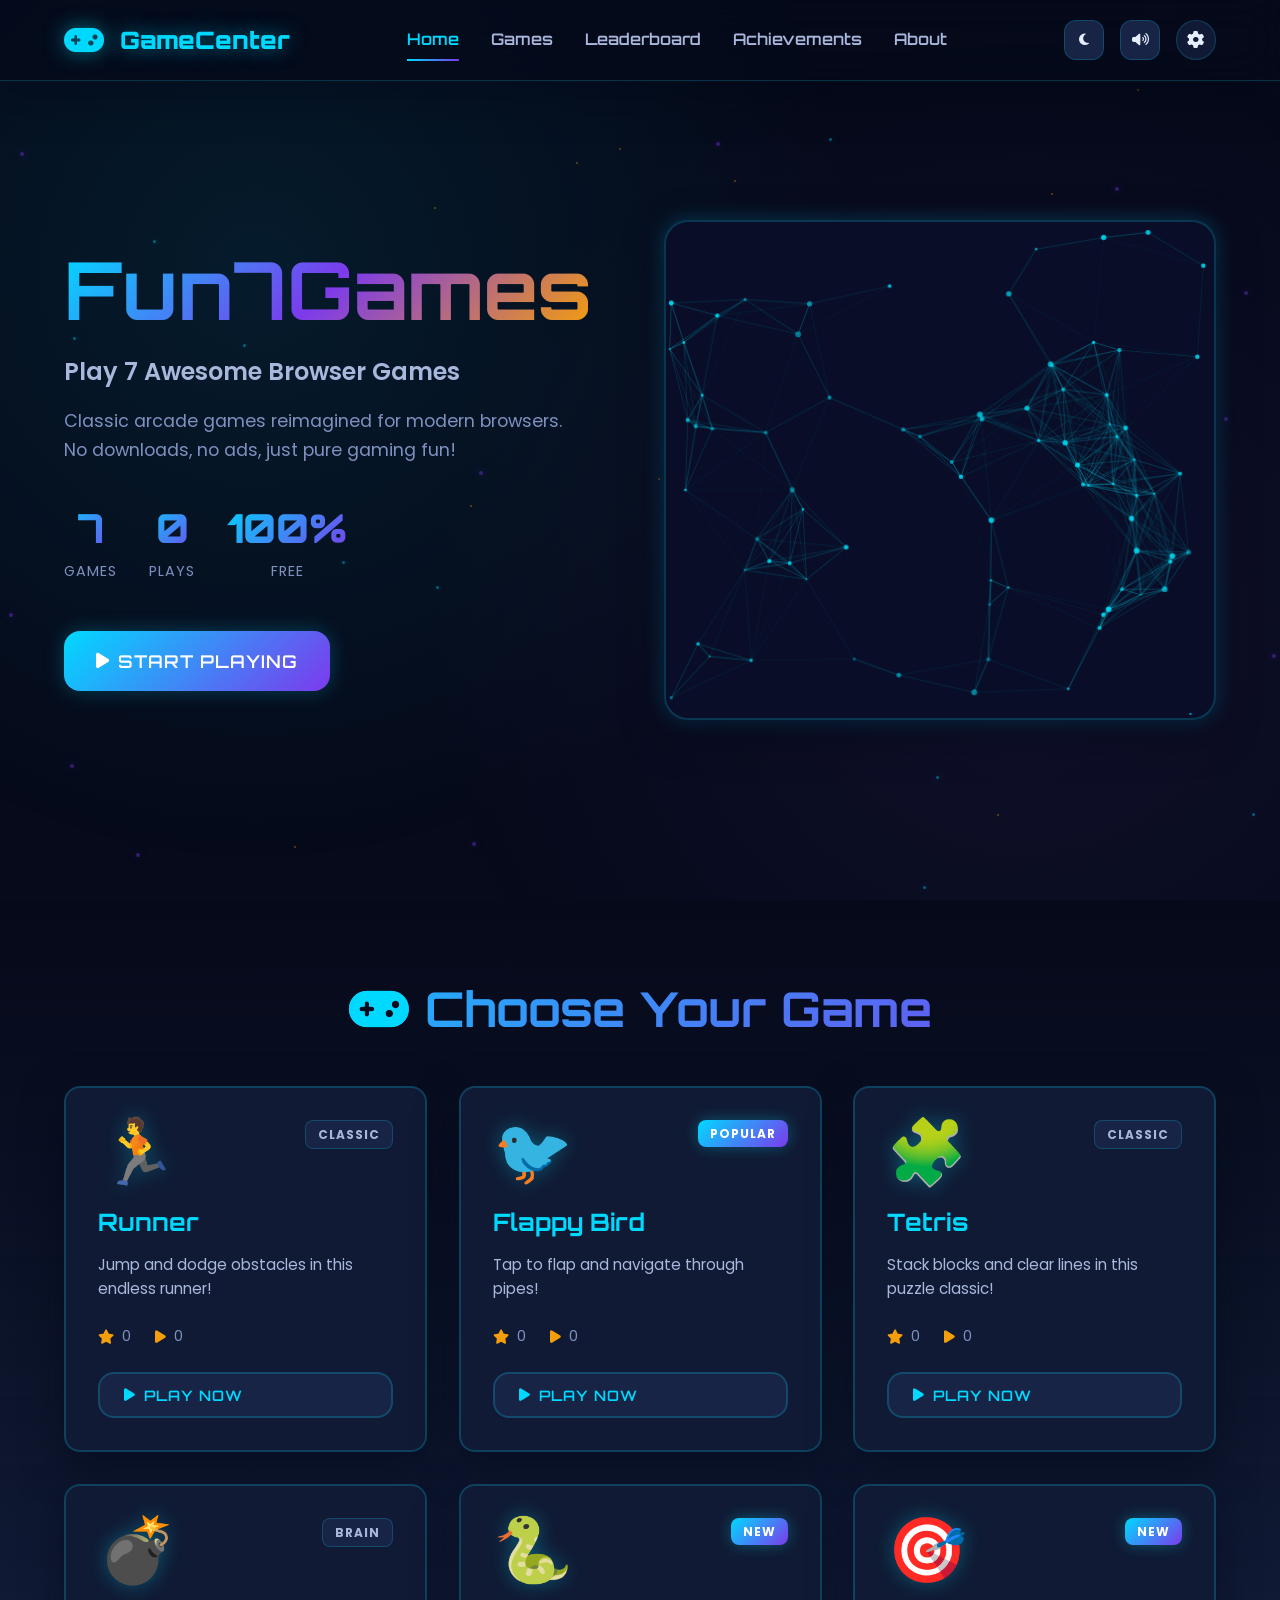
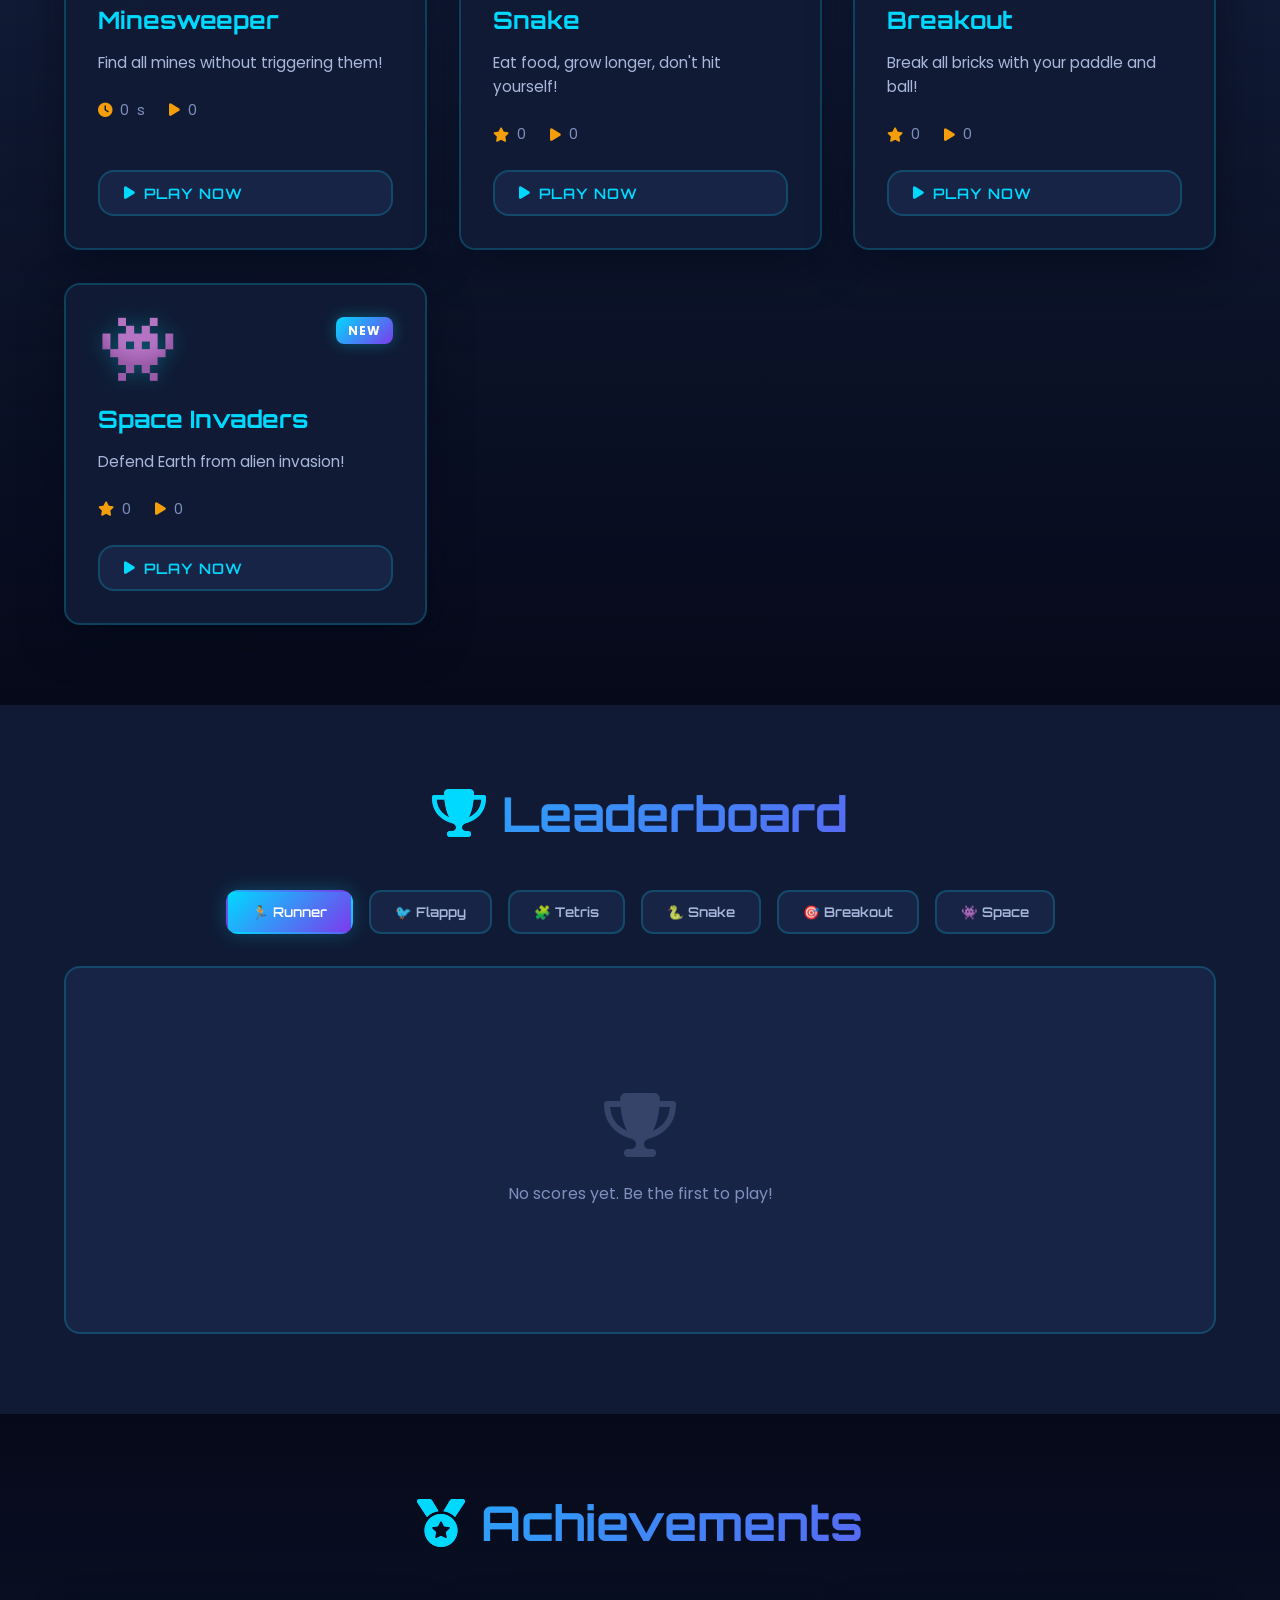
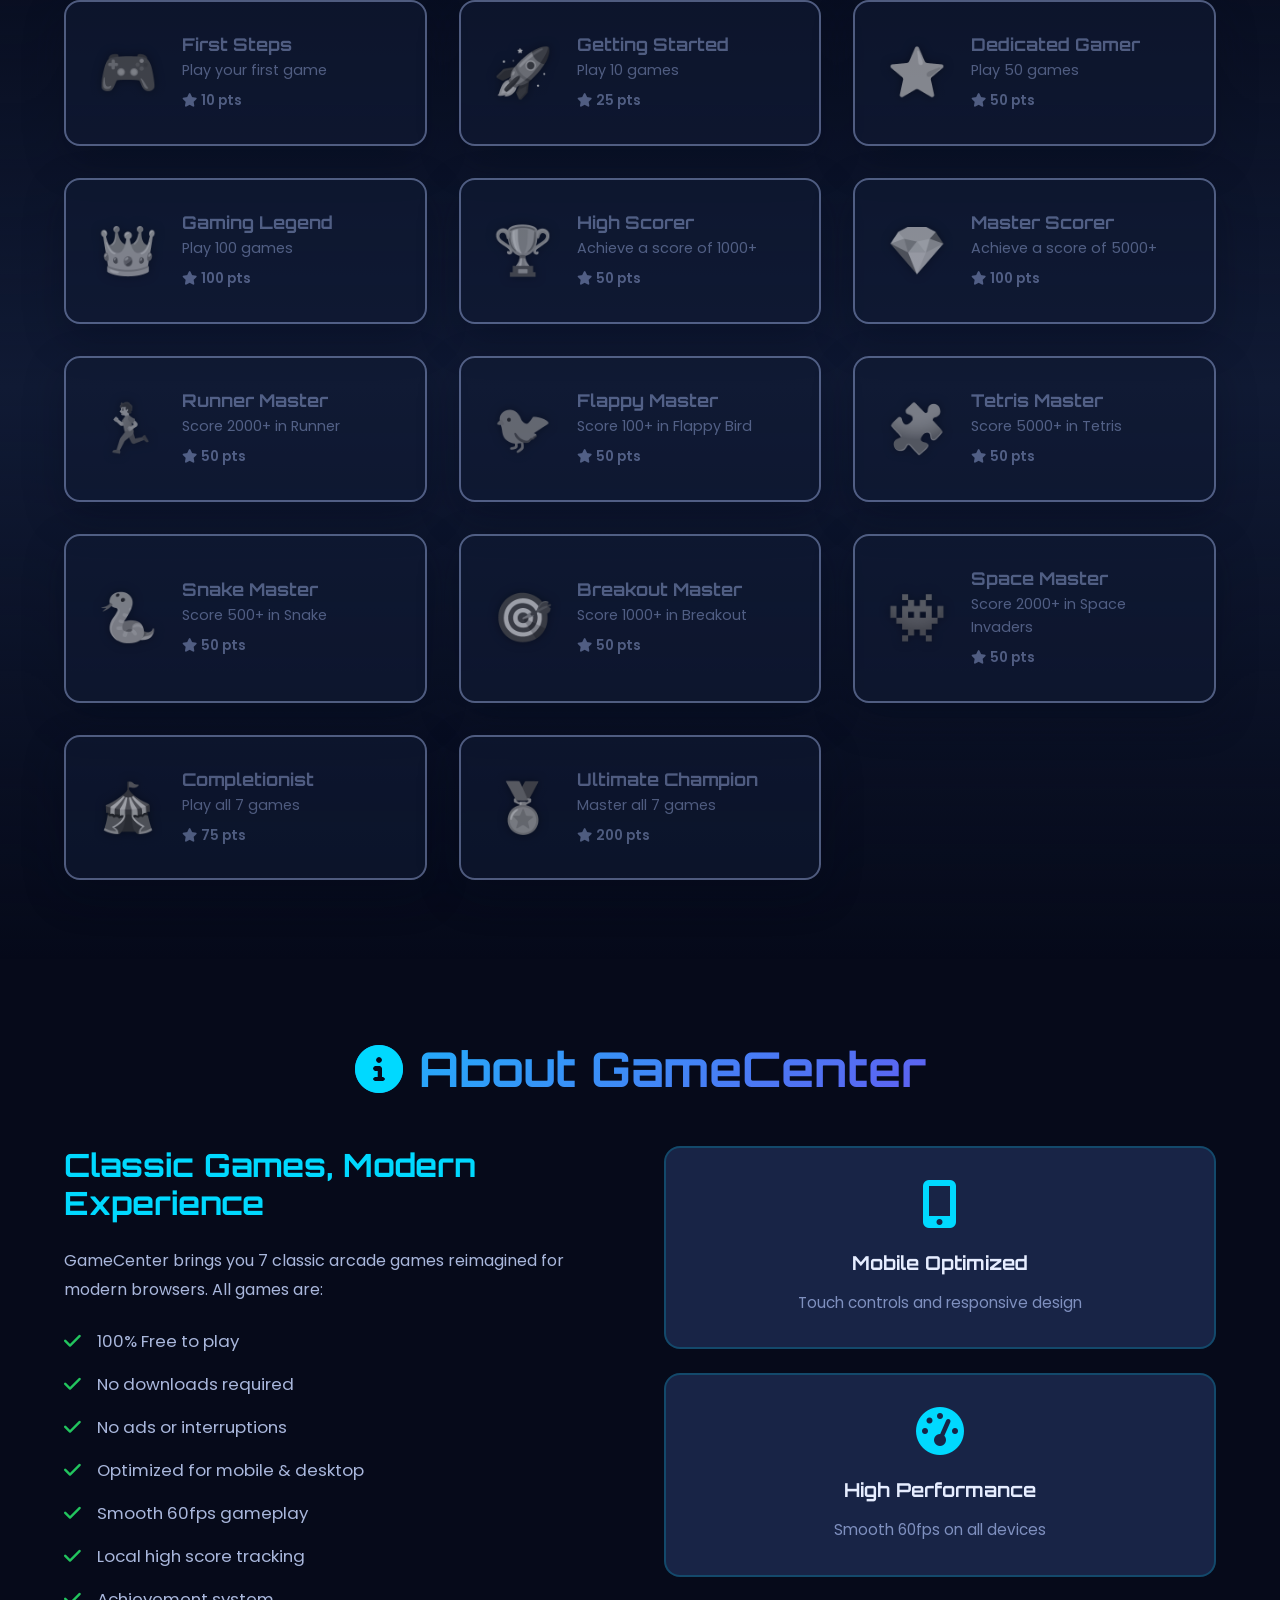
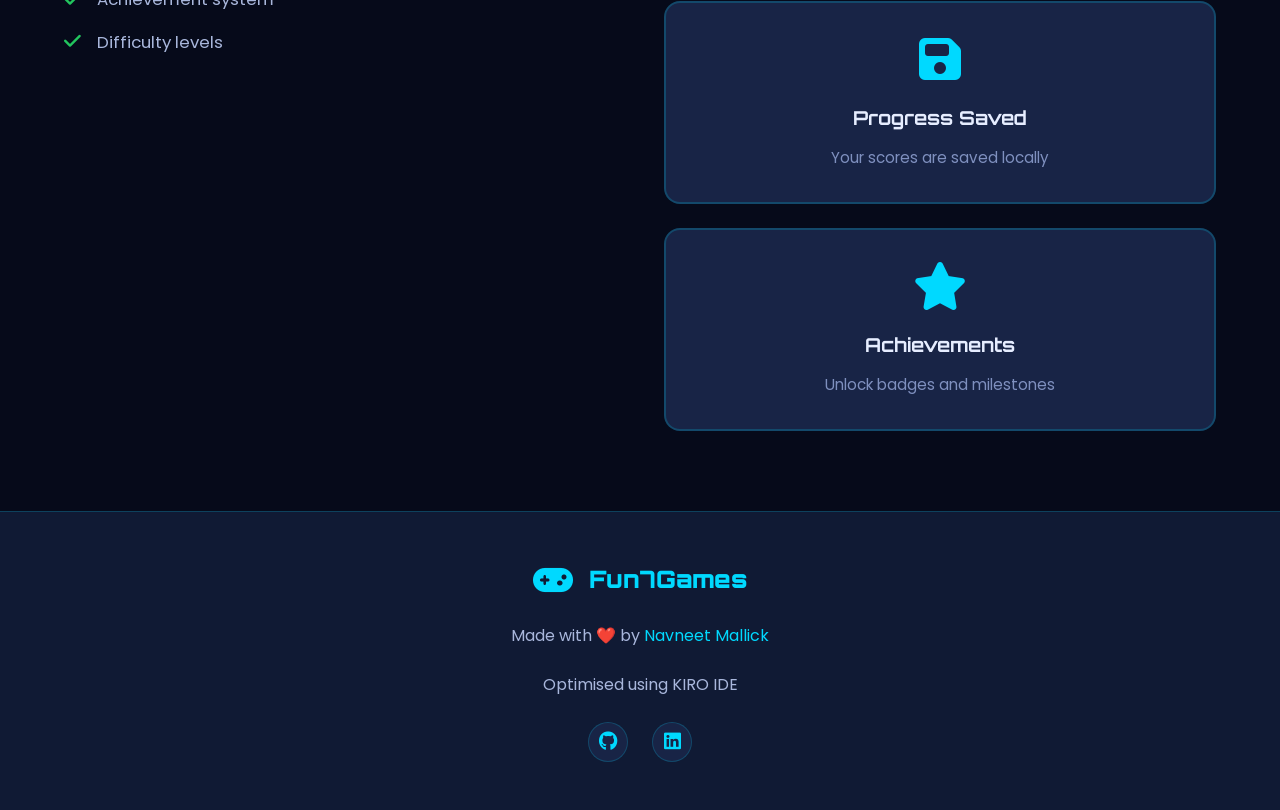
==== commit a0f774f3: "fixed settings and modes" ====
--- a/index.html
+++ b/index.html
@@ -55,6 +55,9 @@
         <a href="#about" class="nav-link">About</a>
       </nav>
       <div class="header-actions">
+        <button id="theme-toggle" class="icon-btn" aria-label="Toggle theme">
+          <i class="fas fa-moon"></i>
+        </button>
         <button id="sound-toggle" class="icon-btn" aria-label="Toggle sound">
           <i class="fas fa-volume-up"></i>
         </button>
--- a/css/style.css
+++ b/css/style.css
@@ -8,16 +8,16 @@
    ═══════════════════════════════════════════════════════════════════ */
 
 :root {
-  /* Colors - Light Theme Only */
-  --bg-primary: #f7fafc;
-  --bg-secondary: #ffffff;
-  --bg-tertiary: #edf2f7;
-  
-  --text-primary: #1a202c;
-  --text-secondary: #4a5568;
-  --text-muted: #718096;
-  
-  --accent-primary: #2563eb;
+  /* Colors - Dark Theme (Default) */
+  --bg-primary: #060a1a;
+  --bg-secondary: #101a34;
+  --bg-tertiary: #182446;
+
+  --text-primary: #e6edff;
+  --text-secondary: #a9b7dc;
+  --text-muted: #7f90bf;
+
+  --accent-primary: #00d9ff;
   --accent-secondary: #7c3aed;
   --accent-tertiary: #f59e0b;
   
@@ -25,9 +25,9 @@
   --warning: #f59e0b;
   --error: #ef4444;
   
-  --border-color: rgba(37, 99, 235, 0.15);
-  --shadow: 0 10px 40px rgba(0, 0, 0, 0.1);
-  --glow: 0 0 20px rgba(37, 99, 235, 0.2);
+  --border-color: rgba(0, 217, 255, 0.2);
+  --shadow: 0 14px 40px rgba(2, 8, 23, 0.5);
+  --glow: 0 0 20px rgba(0, 217, 255, 0.25);
   
   /* Spacing */
   --spacing-xs: 0.5rem;
@@ -48,7 +48,21 @@
 
 /* Light Theme */
 body.light-theme {
-  /* Already using light theme by default */
+  --bg-primary: #f7fafc;
+  --bg-secondary: #ffffff;
+  --bg-tertiary: #edf2f7;
+
+  --text-primary: #1a202c;
+  --text-secondary: #4a5568;
+  --text-muted: #718096;
+
+  --accent-primary: #2563eb;
+  --accent-secondary: #7c3aed;
+  --accent-tertiary: #f59e0b;
+
+  --border-color: rgba(37, 99, 235, 0.18);
+  --shadow: 0 10px 40px rgba(0, 0, 0, 0.1);
+  --glow: 0 0 20px rgba(37, 99, 235, 0.2);
 }
 
 /* ═══════════════════════════════════════════════════════════════════
@@ -74,6 +88,7 @@
   overflow-x: hidden;
   position: relative;
   min-height: 100vh;
+  transition: background-color 0.25s ease, color 0.25s ease;
 }
 
 /* Background Effects */
@@ -86,6 +101,19 @@
     radial-gradient(circle at 80% 70%, rgba(139, 92, 246, 0.08), transparent 50%);
   pointer-events: none;
   z-index: 0;
+}
+
+/* Improve accessibility and quality of interactions */
+:focus-visible {
+  outline: 2px solid var(--accent-primary);
+  outline-offset: 2px;
+}
+
+body.animations-disabled *,
+body.animations-disabled *::before,
+body.animations-disabled *::after {
+  animation: none !important;
+  transition: none !important;
 }
 
 /* ═══════════════════════════════════════════════════════════════════
@@ -232,7 +260,7 @@
   left: 0;
   right: 0;
   z-index: 1000;
-  background: rgba(10, 14, 39, 0.9);
+  background: color-mix(in srgb, var(--bg-primary) 82%, transparent);
   backdrop-filter: blur(20px);
   border-bottom: 1px solid var(--border-color);
   box-shadow: var(--shadow);
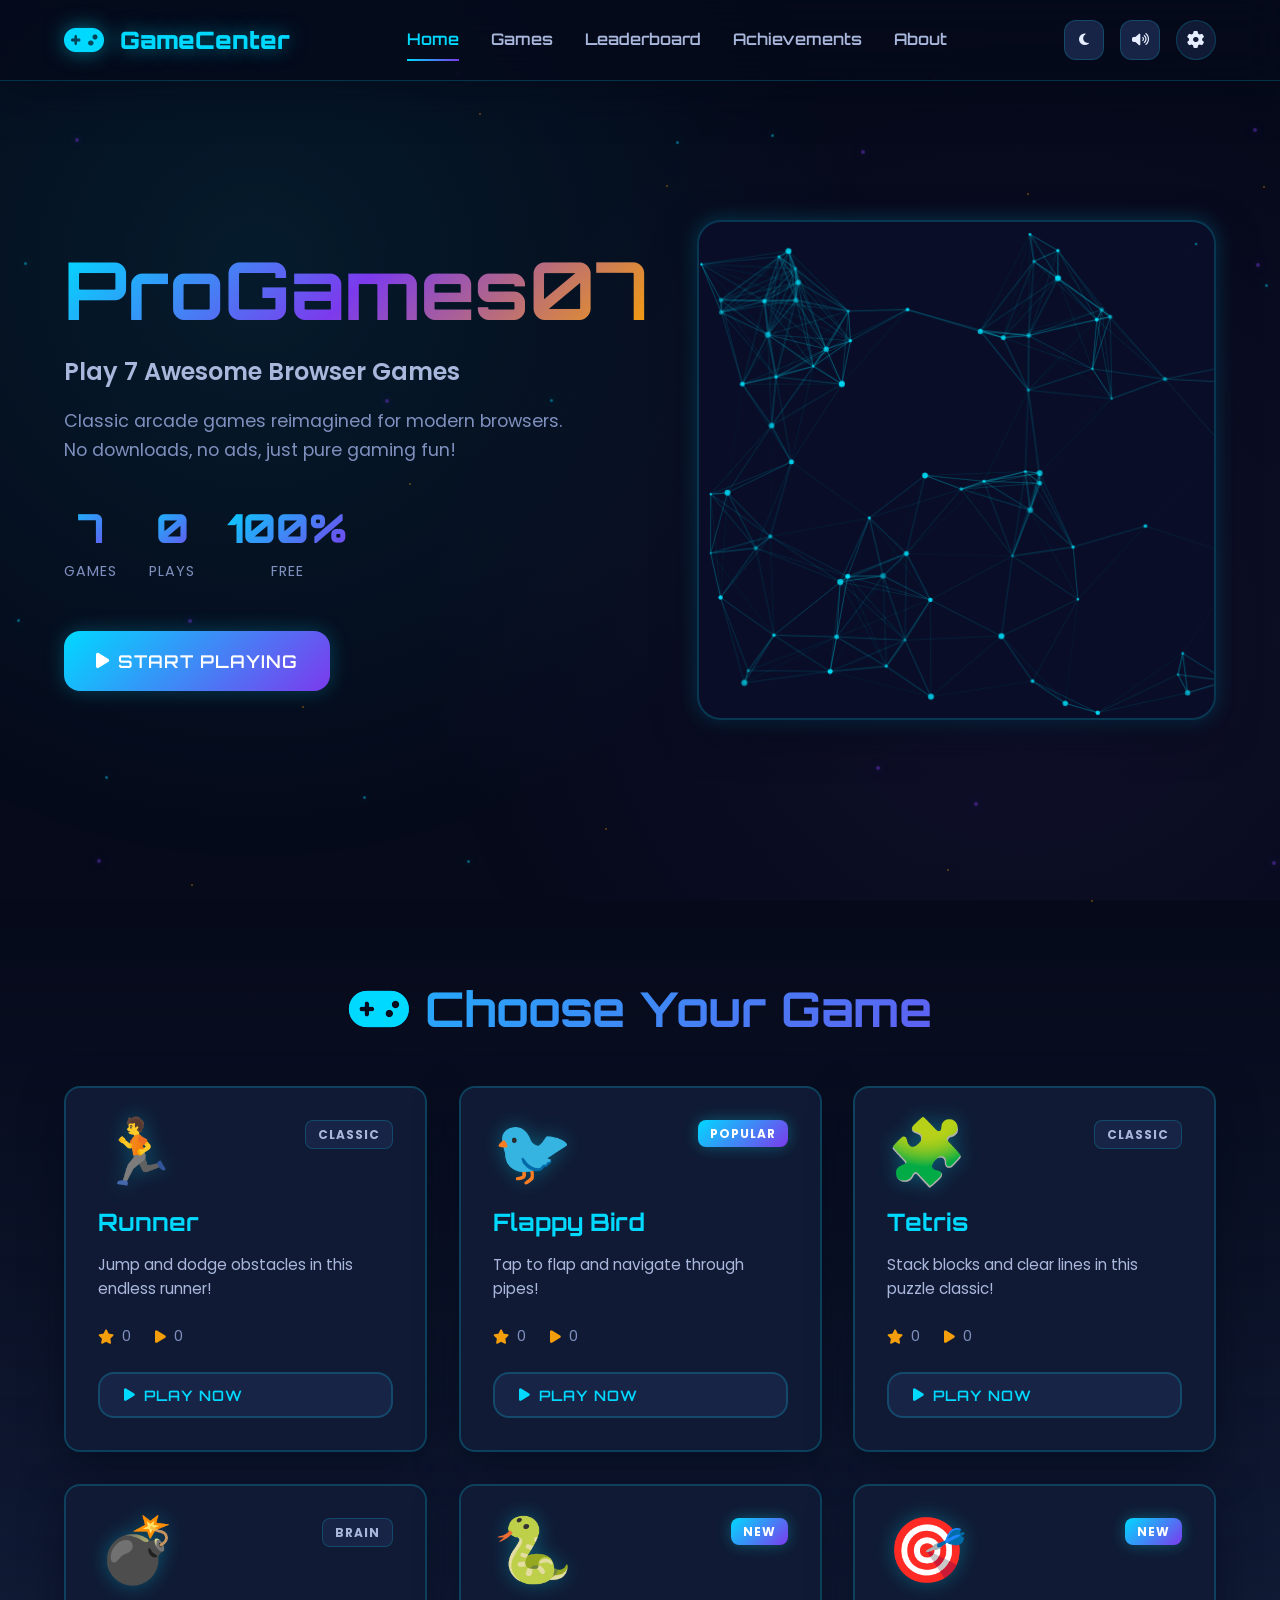
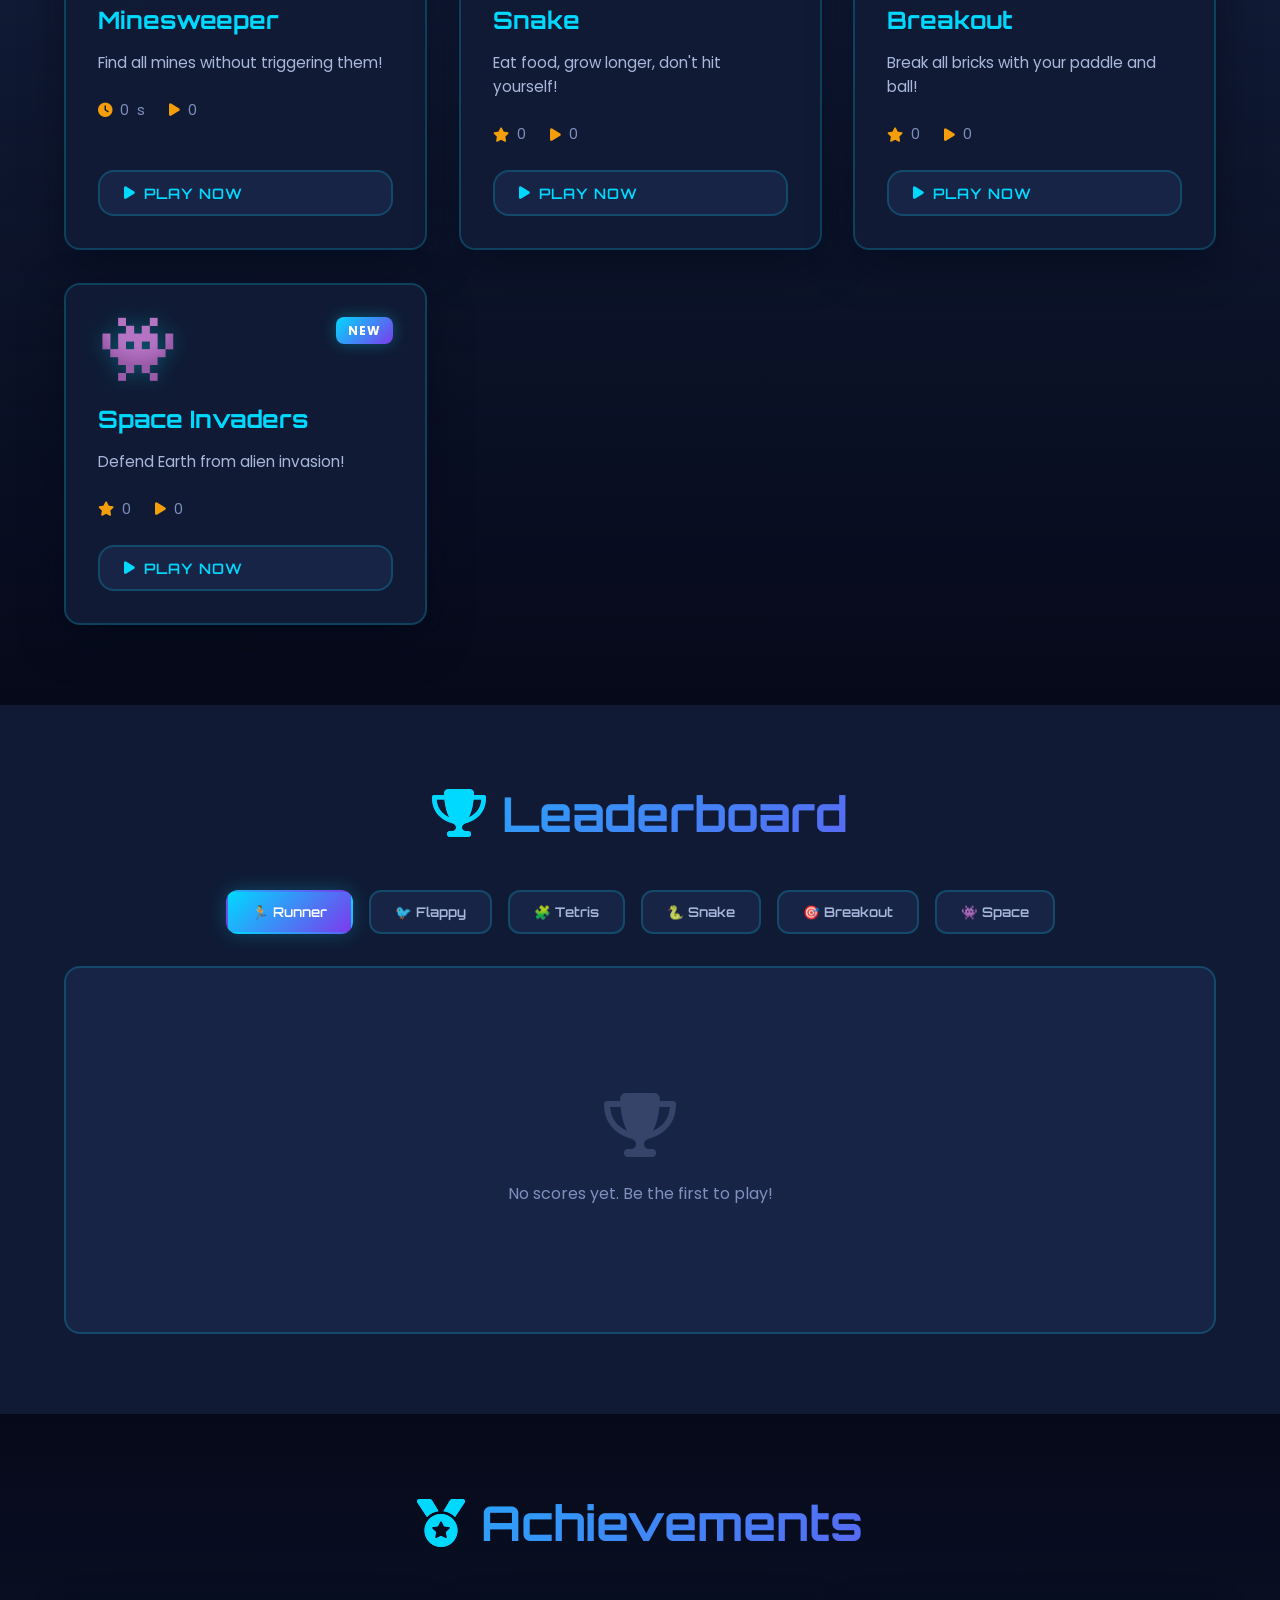
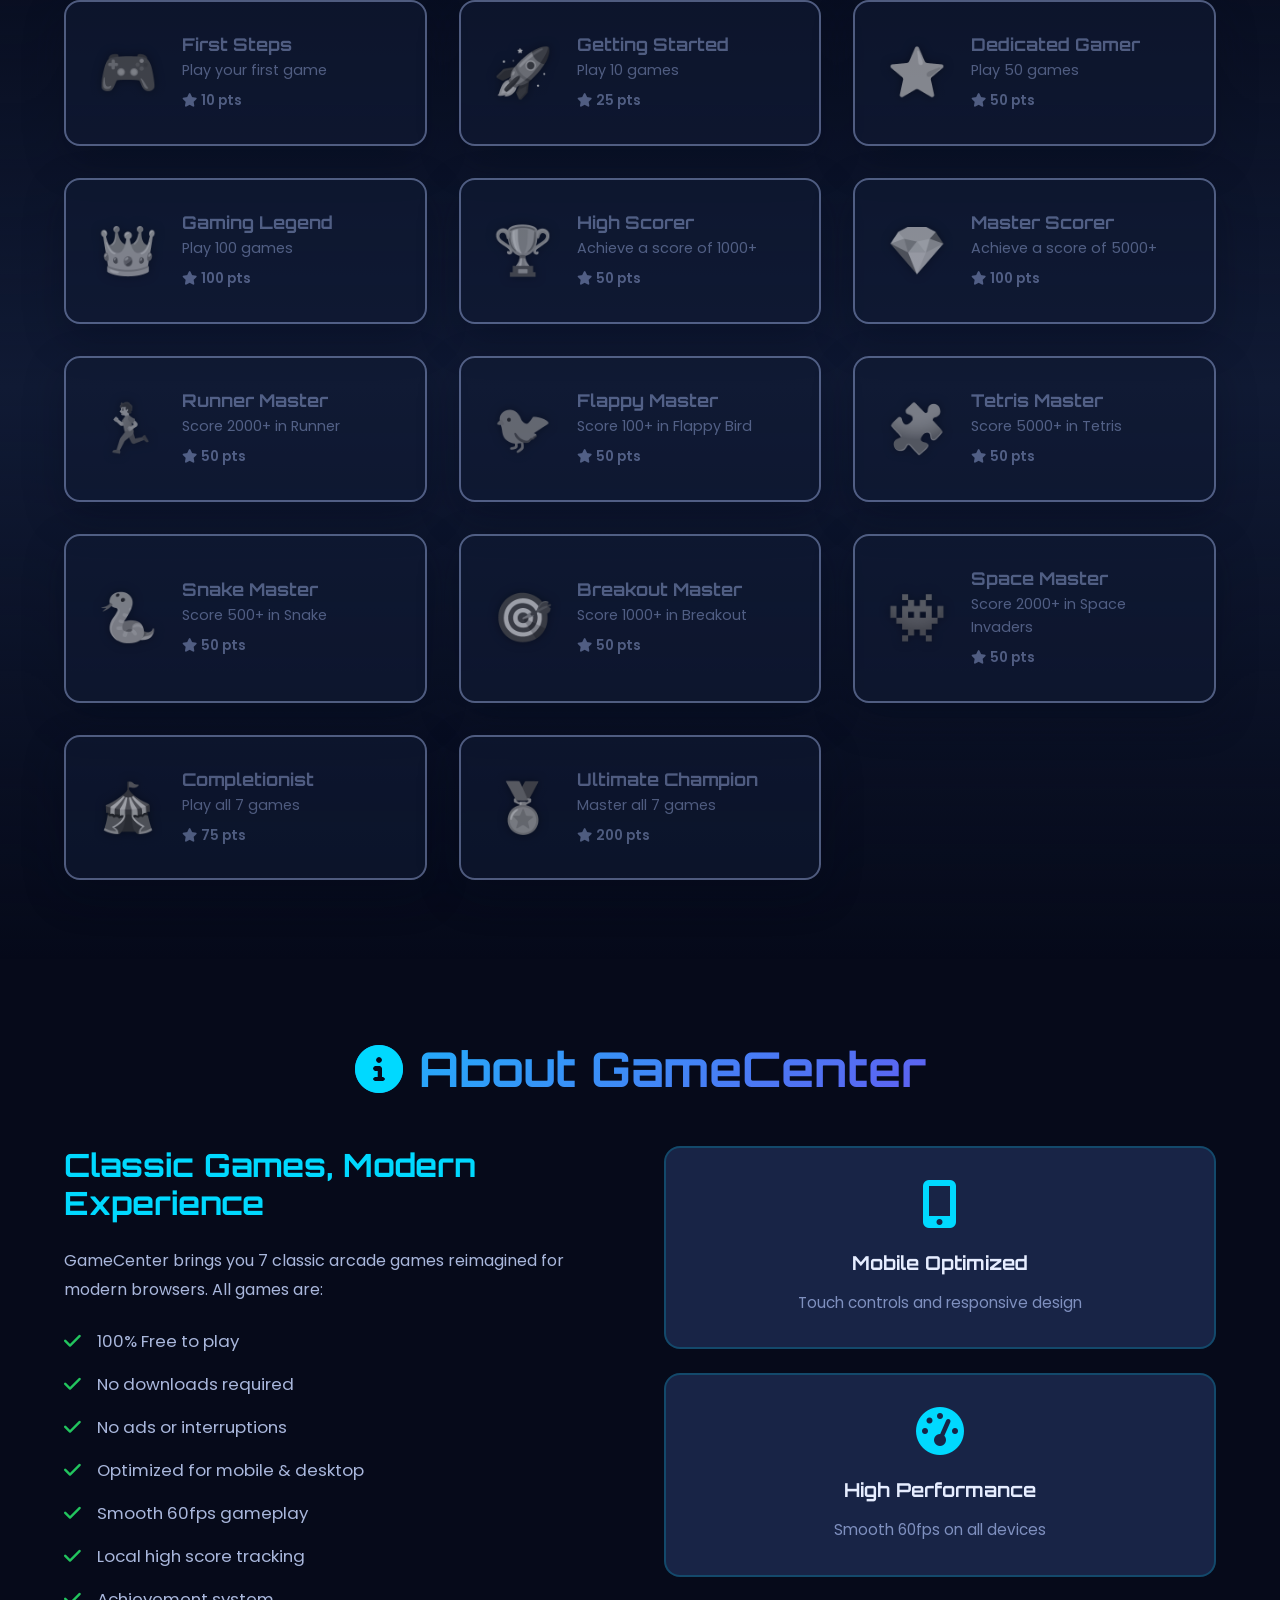
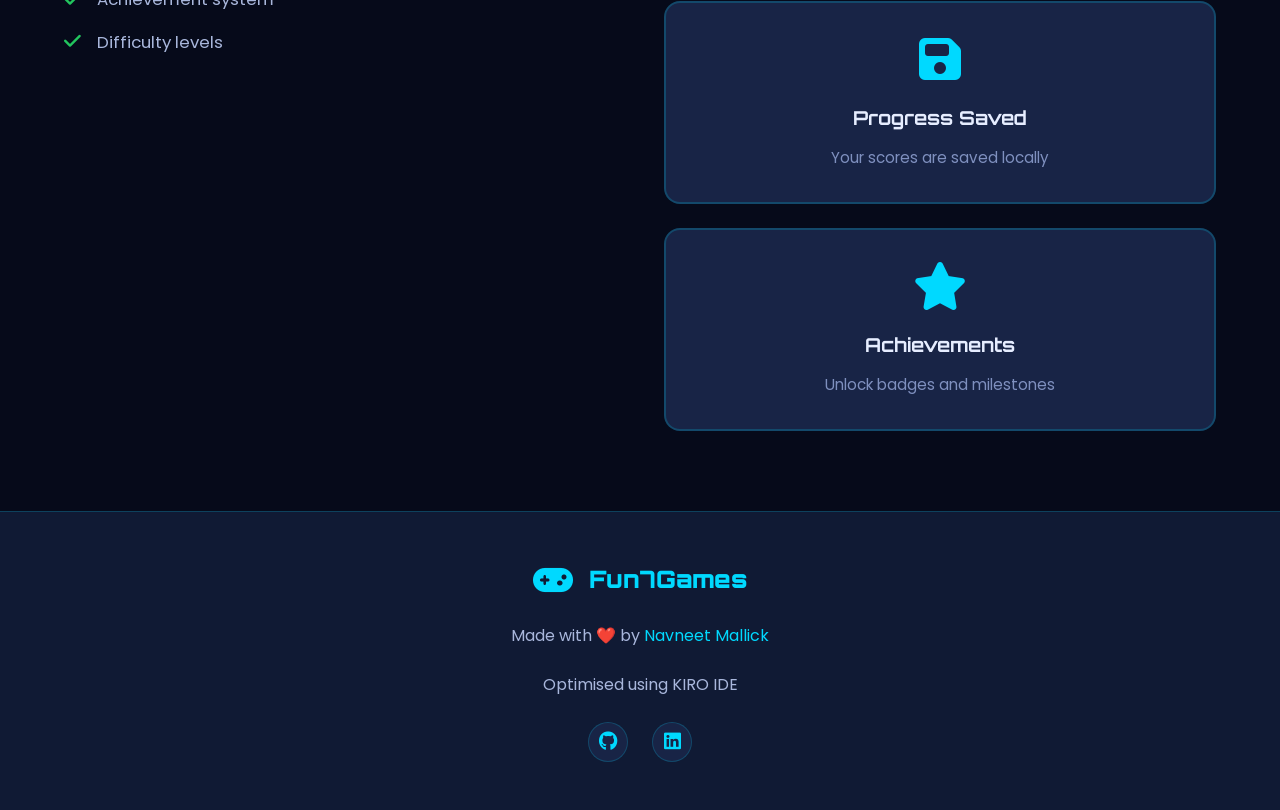
==== commit 6f3feb0a: "fixed layout and settings" ====
--- a/index.html
+++ b/index.html
@@ -12,6 +12,7 @@
   
   <!-- Favicon -->
   <link rel="icon" href="data:image/svg+xml,<svg xmlns='http://www.w3.org/2000/svg' viewBox='0 0 100 100'><text y='.9em' font-size='90'>🎮</text></svg>">
+  <link rel="icon" type="image/svg+xml" href="icons/icon-96x96.svg">
   
   <!-- PWA Manifest -->
   <link rel="manifest" href="manifest.json?v=1.0.1">
@@ -19,7 +20,7 @@
   <meta name="apple-mobile-web-app-capable" content="yes">
   <meta name="apple-mobile-web-app-status-bar-style" content="black-translucent">
   <meta name="apple-mobile-web-app-title" content="GameCenter">
-  <link rel="apple-touch-icon" href="icons/icon-192x192.png">
+  <link rel="apple-touch-icon" href="icons/icon-192x192.svg">
   <meta name="mobile-web-app-capable" content="yes">
   
   <!-- Fonts -->
@@ -76,7 +77,7 @@
     <div class="container">
       <div class="hero-content">
         <h1 class="hero-title">
-          <span class="glitch" data-text="GameCenter">Fun7Games</span>
+          <span class="glitch" data-text="GameCenter">ProGames07</span>
         </h1>
         <p class="hero-subtitle">Play 7 Awesome Browser Games</p>
         <p class="hero-description">
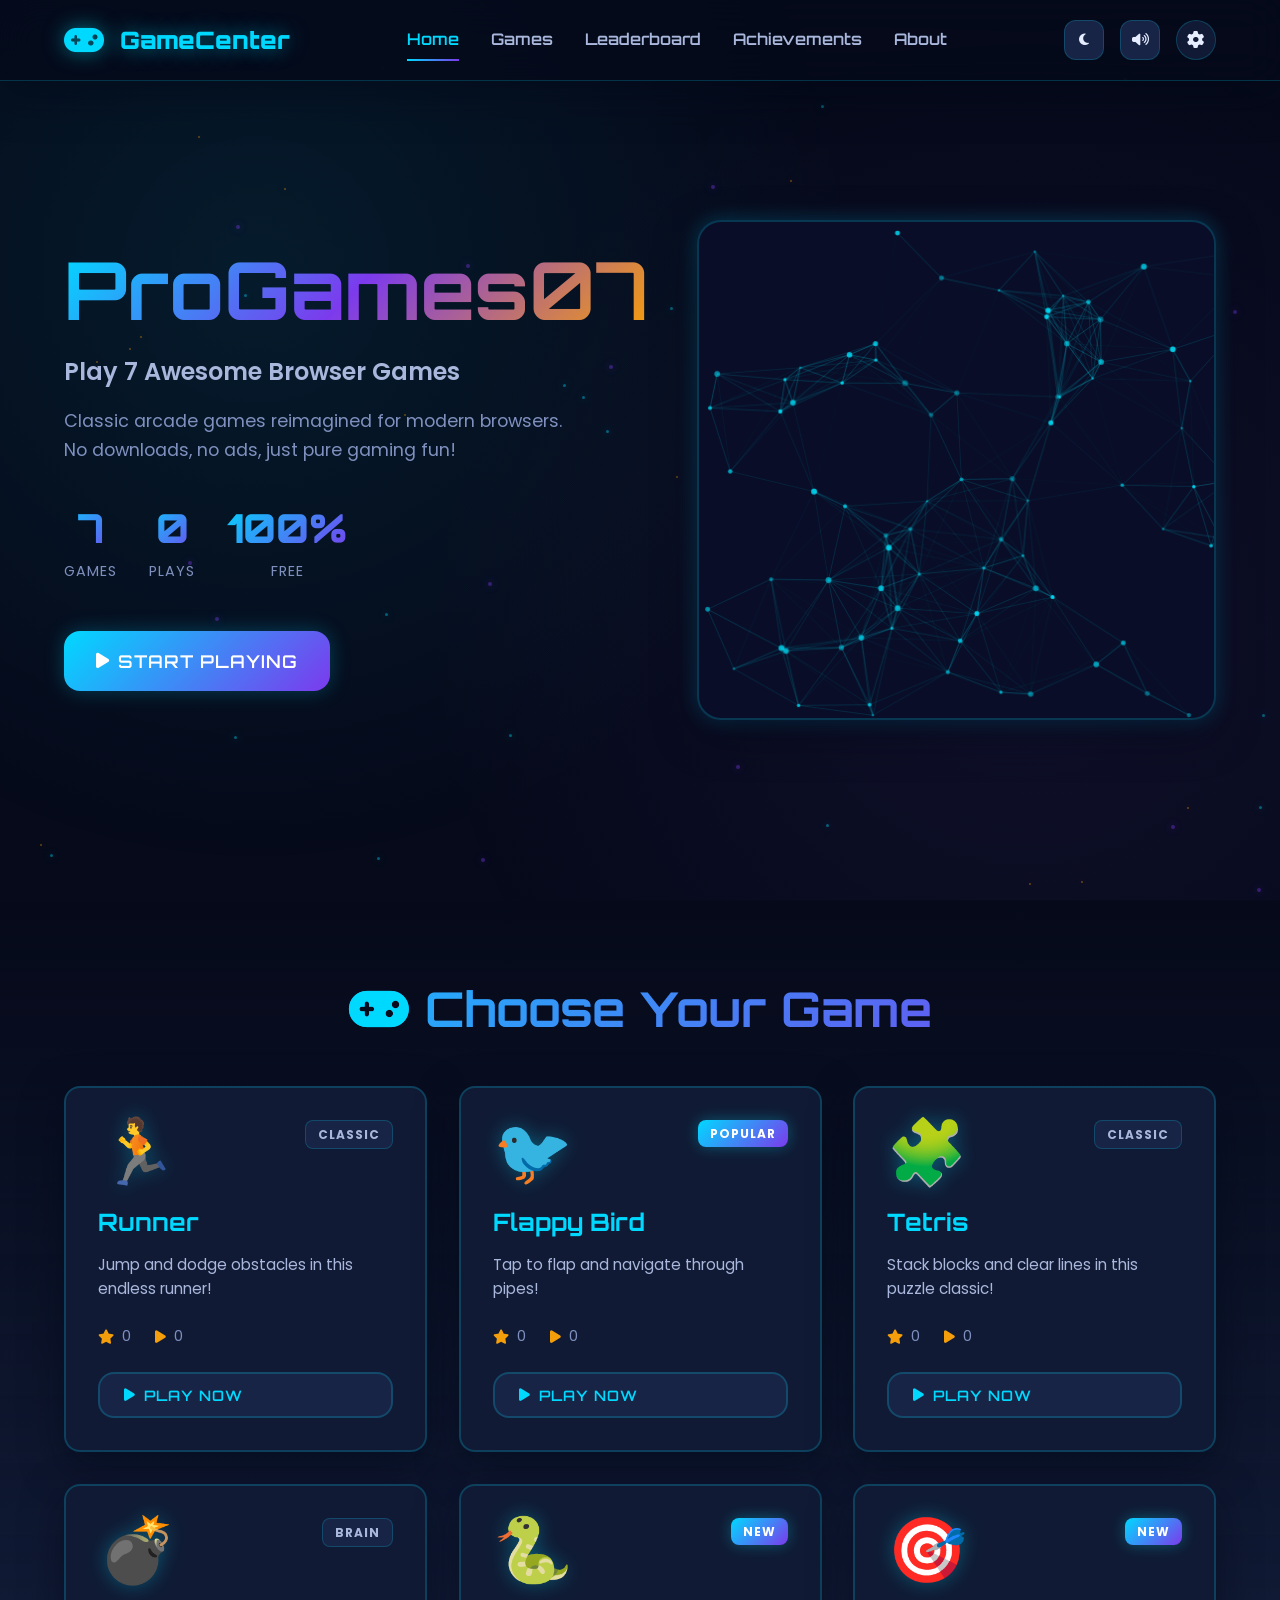
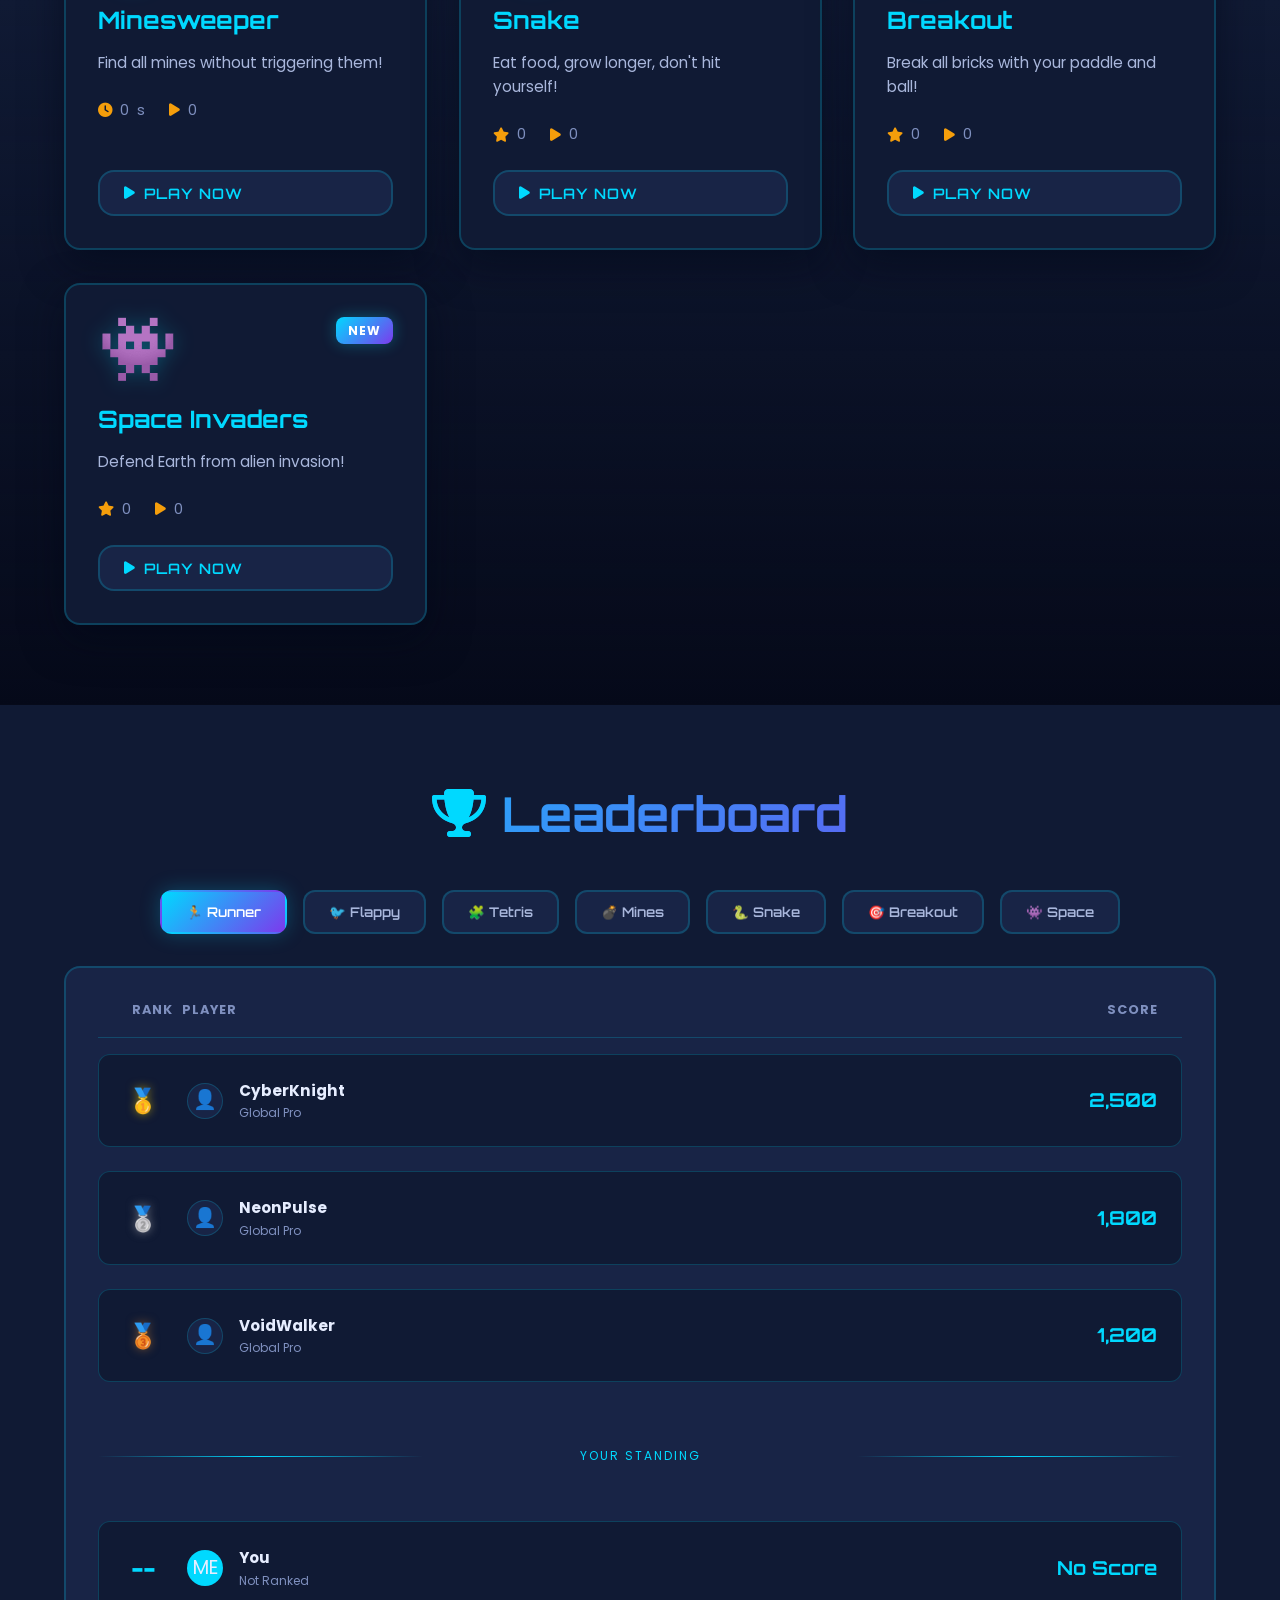
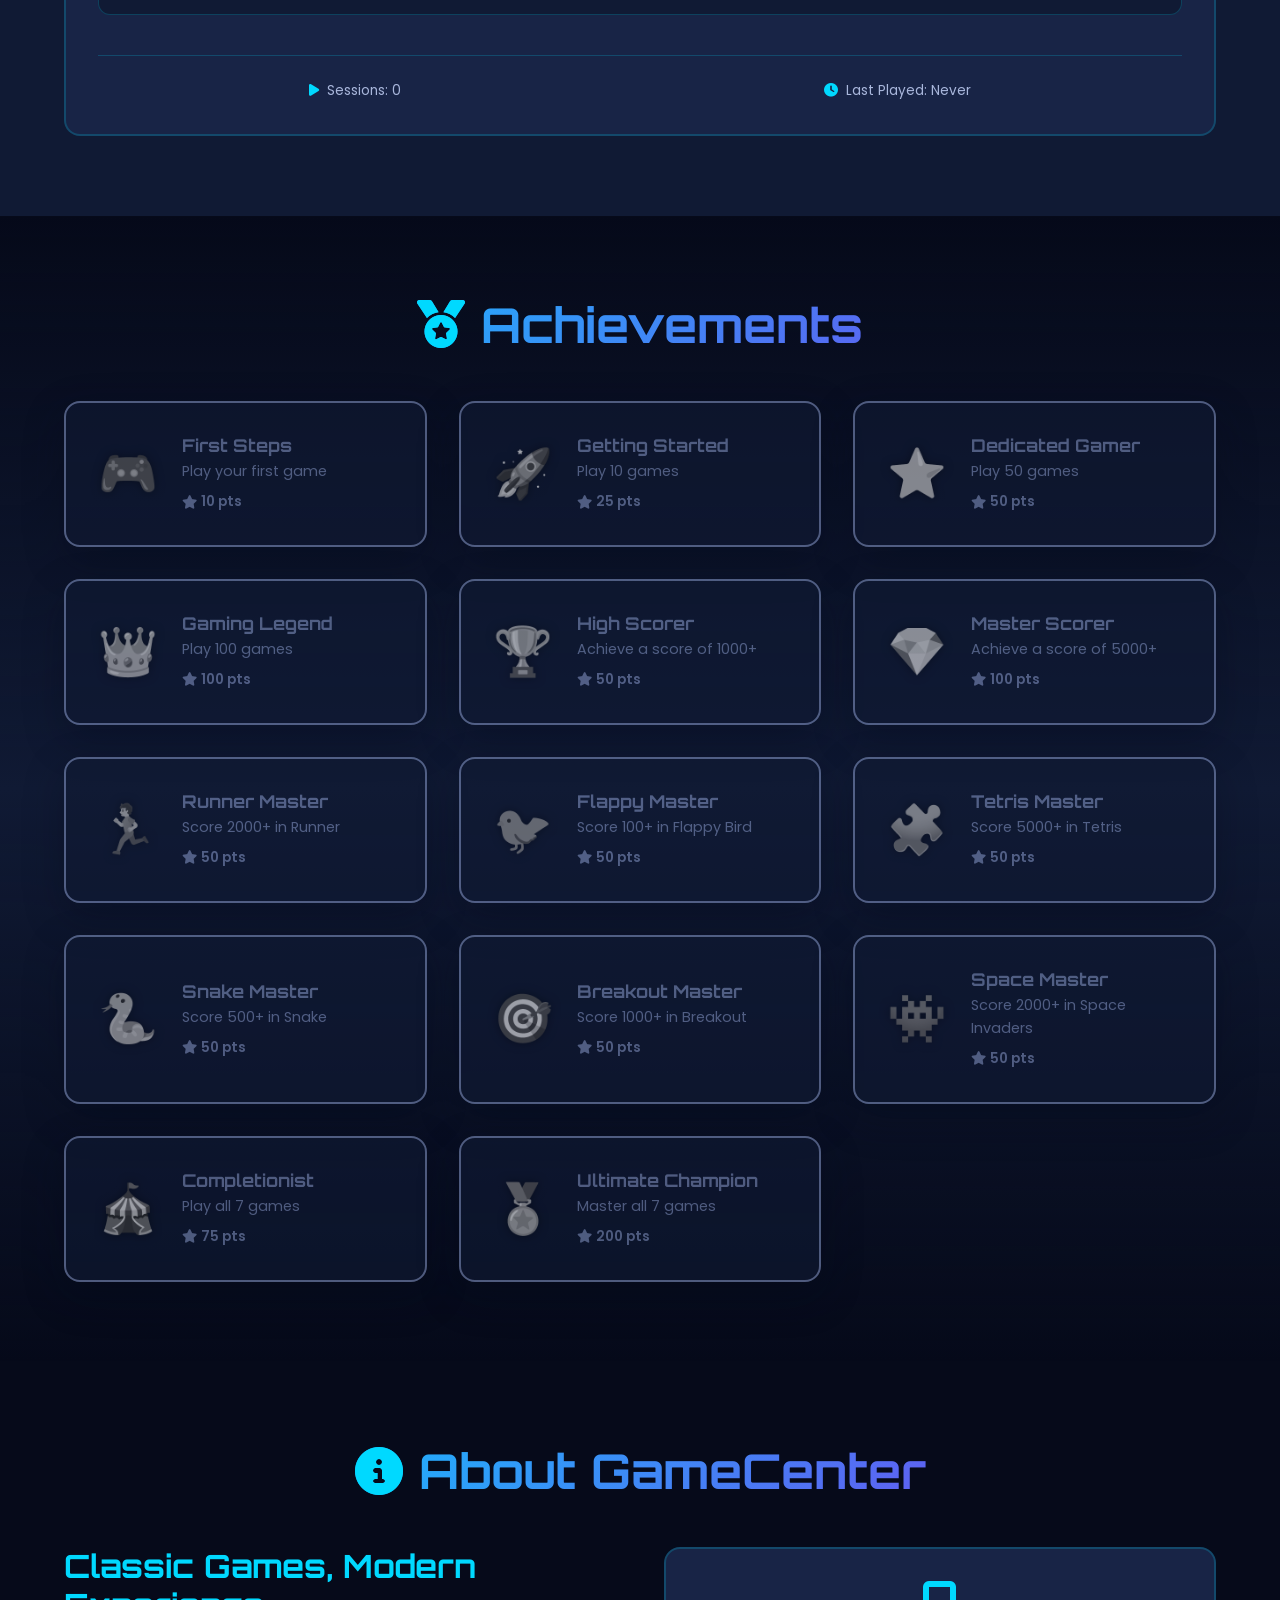
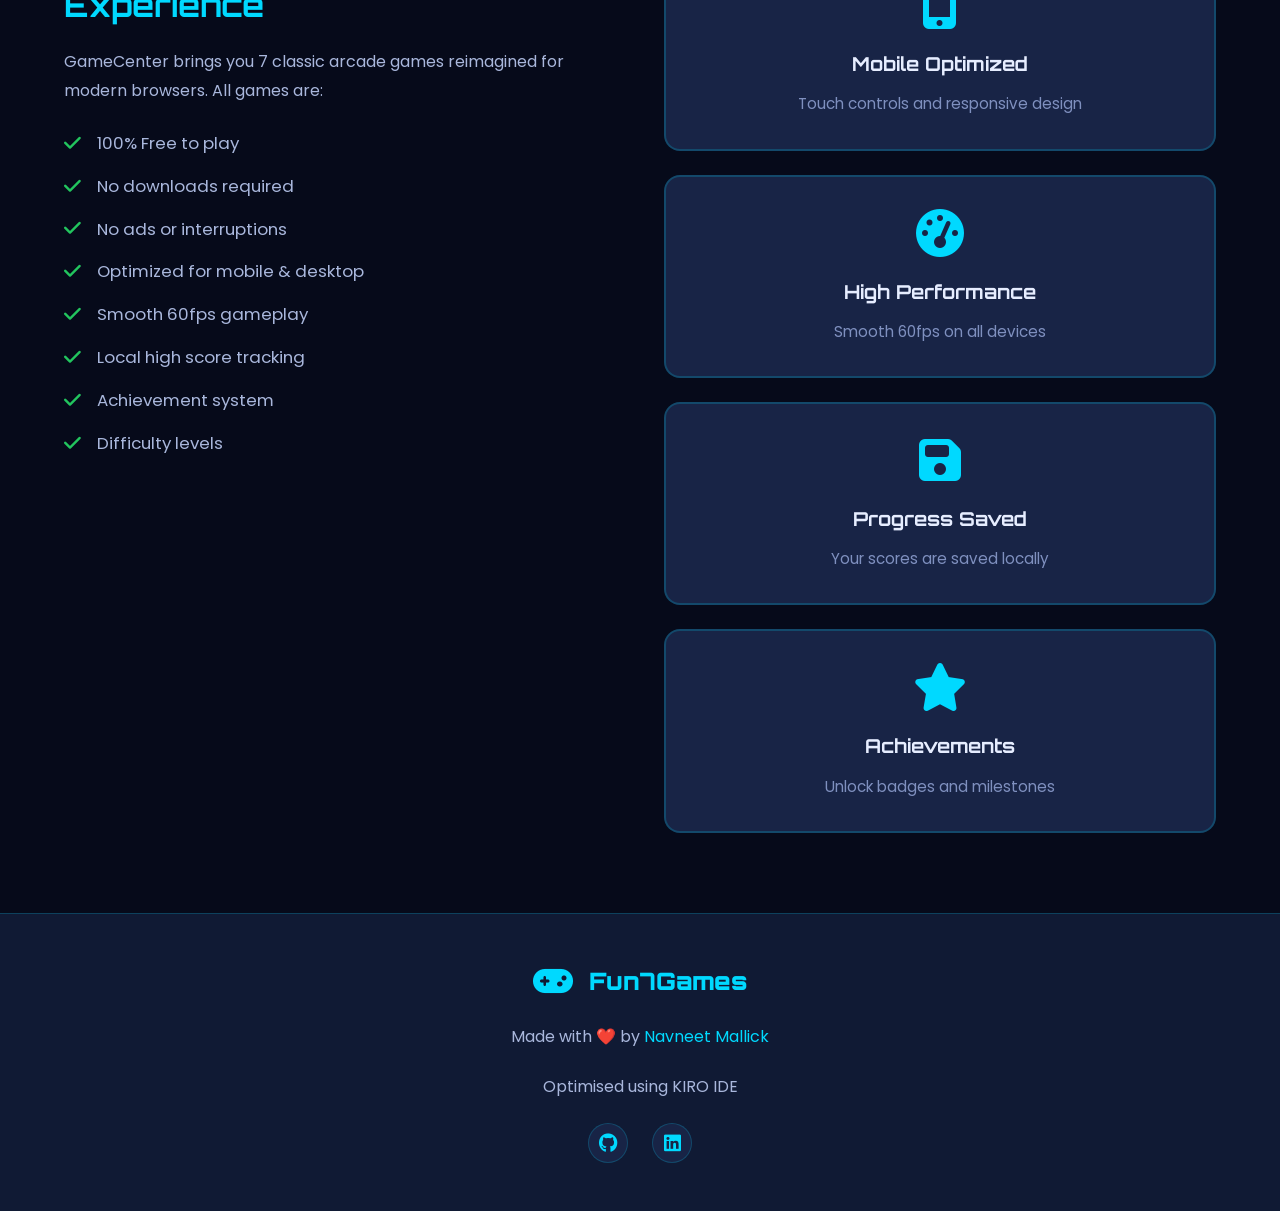
==== commit 739bb6ab: "updated leaderboard and pwa" ====
--- a/index.html
+++ b/index.html
@@ -15,12 +15,12 @@
   <link rel="icon" type="image/svg+xml" href="icons/icon-96x96.svg">
   
   <!-- PWA Manifest -->
-  <link rel="manifest" href="manifest.json?v=1.0.1">
+  <link rel="manifest" href="./manifest.json?v=1.0.2">
   <meta name="theme-color" content="#00e5ff">
   <meta name="apple-mobile-web-app-capable" content="yes">
   <meta name="apple-mobile-web-app-status-bar-style" content="black-translucent">
   <meta name="apple-mobile-web-app-title" content="GameCenter">
-  <link rel="apple-touch-icon" href="icons/icon-192x192.svg">
+  <link rel="apple-touch-icon" href="./icons/icon-192x192.svg">
   <meta name="mobile-web-app-capable" content="yes">
   
   <!-- Fonts -->
@@ -264,6 +264,7 @@
         <button class="tab-btn active" data-game="runner">🏃 Runner</button>
         <button class="tab-btn" data-game="flappy">🐦 Flappy</button>
         <button class="tab-btn" data-game="tetris">🧩 Tetris</button>
+        <button class="tab-btn" data-game="minesweeper">💣 Mines</button>
         <button class="tab-btn" data-game="snake">🐍 Snake</button>
         <button class="tab-btn" data-game="breakout">🎯 Breakout</button>
         <button class="tab-btn" data-game="space">👾 Space</button>
@@ -380,6 +381,7 @@
   <script src="js/enhancements.js"></script>
   <script src="js/sound-effects.js"></script>
   <script src="js/pause-system.js"></script>
+  <script src="js/music-manager.js"></script>
   <script src="js/settings.js"></script>
   <script src="js/difficulty.js"></script>
   <script src="js/performance-optimizer.js"></script>
--- a/css/games.css
+++ b/css/games.css
@@ -371,6 +371,110 @@
   gap: var(--spacing-sm);
 }
 
+.leaderboard-header-row {
+  display: flex;
+  padding: 0 var(--spacing-md) var(--spacing-sm);
+  color: var(--text-muted);
+  font-size: 0.8rem;
+  font-weight: 700;
+  text-transform: uppercase;
+  letter-spacing: 1px;
+  border-bottom: 1px solid var(--border-color);
+  margin-bottom: var(--spacing-sm);
+}
+
+.rank-col { width: 60px; text-align: center; }
+.player-col { flex: 1; }
+.score-col { width: 100px; text-align: right; }
+
+.leaderboard-player {
+  display: flex;
+  align-items: center;
+  gap: var(--spacing-sm);
+  flex: 1;
+}
+
+.player-avatar {
+  width: 36px;
+  height: 36px;
+  border-radius: 50%;
+  background: var(--bg-tertiary);
+  display: flex;
+  align-items: center;
+  justify-content: center;
+  font-size: 1.2rem;
+  border: 1px solid var(--border-color);
+}
+
+.player-info {
+  display: flex;
+  flex-direction: column;
+}
+
+.player-name {
+  font-weight: 700;
+  color: var(--text-primary);
+  font-size: 0.95rem;
+}
+
+.player-status {
+  font-size: 0.75rem;
+  color: var(--text-muted);
+}
+
+.leaderboard-divider {
+  padding: var(--spacing-sm) 0;
+  text-align: center;
+  font-size: 0.75rem;
+  color: var(--accent-primary);
+  text-transform: uppercase;
+  letter-spacing: 2px;
+  position: relative;
+  margin: var(--spacing-md) 0;
+}
+
+.leaderboard-divider::before,
+.leaderboard-divider::after {
+  content: '';
+  position: absolute;
+  top: 50%;
+  width: 30%;
+  height: 1px;
+  background: linear-gradient(90deg, transparent, var(--accent-primary), transparent);
+}
+
+.leaderboard-divider::before { left: 0; }
+.leaderboard-divider::after { right: 0; }
+
+.personal-best {
+  border-left: 4px solid var(--accent-primary);
+  background: linear-gradient(90deg, rgba(0, 229, 255, 0.05), transparent);
+}
+
+.personal-best.active {
+  background: linear-gradient(90deg, rgba(0, 229, 255, 0.1), transparent);
+}
+
+.leaderboard-footer {
+  margin-top: var(--spacing-lg);
+  display: flex;
+  justify-content: space-around;
+  padding-top: var(--spacing-md);
+  border-top: 1px solid var(--border-color);
+}
+
+.stat-mini {
+  display: flex;
+  align-items: center;
+  gap: 0.5rem;
+  color: var(--text-secondary);
+  font-size: 0.85rem;
+}
+
+.stat-mini i {
+  color: var(--accent-primary);
+}
+
 .leaderboard-item {
   display: flex;
   align-items: center;
@@ -380,11 +484,13 @@
   border: 1px solid var(--border-color);
   border-radius: var(--radius-md);
   transition: var(--transition);
+  margin-bottom: var(--spacing-xs);
 }
 
 .leaderboard-item:hover {
   border-color: var(--accent-primary);
   transform: translateX(5px);
+  box-shadow: 0 4px 15px rgba(0, 229, 255, 0.1);
 }
 
 .leaderboard-rank {
@@ -396,16 +502,17 @@
   text-align: center;
 }
 
-.leaderboard-rank.gold { color: #ffd700; }
-.leaderboard-rank.silver { color: #c0c0c0; }
-.leaderboard-rank.bronze { color: #cd7f32; }
+.leaderboard-rank.gold { color: #ffd700; text-shadow: 0 0 10px rgba(255, 215, 0, 0.5); }
+.leaderboard-rank.silver { color: #c0c0c0; text-shadow: 0 0 10px rgba(192, 192, 192, 0.5); }
+.leaderboard-rank.bronze { color: #cd7f32; text-shadow: 0 0 10px rgba(205, 127, 50, 0.5); }
 
 .leaderboard-score {
   font-family: 'Orbitron', sans-serif;
   font-size: 1.2rem;
   font-weight: 700;
-  color: var(--text-primary);
+  color: var(--accent-primary);
   margin-left: auto;
+  text-align: right;
 }
 
 /* ═══════════════════════════════════════════════════════════════════
@@ -791,6 +898,119 @@
   animation: slideUp 0.4s ease-out;
 }
 
+.music-card {
+  background: var(--bg-primary);
+  border: 1px solid var(--border-color);
+  border-radius: var(--radius-lg);
+  padding: var(--spacing-md);
+  margin-bottom: var(--spacing-lg);
+  position: relative;
+  overflow: hidden;
+}
+
+.music-info-header {
+  display: flex;
+  justify-content: space-between;
+  align-items: center;
+  margin-bottom: var(--spacing-md);
+}
+
+.track-label {
+  font-size: 0.7rem;
+  text-transform: uppercase;
+  color: var(--text-muted);
+  letter-spacing: 1px;
+}
+
+#current-track-name {
+  color: var(--accent-primary);
+  margin: 0;
+  font-size: 1.1rem;
+}
+
+.music-controls {
+  display: flex;
+  gap: var(--spacing-sm);
+}
+
+.music-btn {
+  width: 32px;
+  height: 32px;
+  border-radius: 50%;
+  background: var(--bg-tertiary);
+  border: 1px solid var(--border-color);
+  color: var(--text-primary);
+  display: flex;
+  align-items: center;
+  justify-content: center;
+  cursor: pointer;
+  transition: var(--transition);
+}
+
+.music-btn:hover {
+  background: var(--accent-primary);
+  color: white;
+}
+
+.music-btn.play-pause {
+  width: 40px;
+  height: 40px;
+  background: var(--accent-primary);
+  color: white;
+  font-size: 1.1rem;
+}
+
+.music-progress-container {
+  height: 4px;
+  background: var(--bg-tertiary);
+  border-radius: 2px;
+  margin-bottom: var(--spacing-sm);
+  overflow: hidden;
+}
+
+.music-progress-bar {
+  height: 100%;
+  background: linear-gradient(90deg, var(--accent-primary), var(--accent-secondary));
+  width: 0%;
+  transition: width 0.1s linear;
+}
+
+.music-visualizer-mock {
+  display: flex;
+  align-items: flex-end;
+  gap: 3px;
+  height: 20px;
+  justify-content: center;
+}
+
+.music-visualizer-mock .bar {
+  width: 4px;
+  height: 4px;
+  background: var(--accent-primary);
+  border-radius: 2px 2px 0 0;
+  opacity: 0.5;
+}
+
+.music-visualizer-mock.animating .bar {
+  animation: visualize 1s ease-in-out infinite alternate;
+}
+
+.music-visualizer-mock.animating .bar:nth-child(2n) { animation-delay: 0.2s; }
+.music-visualizer-mock.animating .bar:nth-child(3n) { animation-delay: 0.4s; }
+.music-visualizer-mock.animating .bar:nth-child(4n) { animation-delay: 0.6s; }
+
+@keyframes visualize {
+  0% { height: 4px; }
+  100% { height: 18px; }
+}
+
+.slider-wrapper {
+  display: flex;
+  align-items: center;
+  gap: var(--spacing-sm);
+  flex: 1;
+}
+
 .settings-header {
   display: flex;
   justify-content: space-between;
--- a/css/mobile.css
+++ b/css/mobile.css
@@ -54,6 +54,21 @@
   /* Header */
   .nav {
     display: none;
+    position: absolute;
+    top: 80px;
+    left: 0;
+    right: 0;
+    background: var(--bg-secondary);
+    flex-direction: column;
+    padding: var(--spacing-lg);
+    border-bottom: 1px solid var(--border-color);
+    box-shadow: var(--shadow);
+    gap: var(--spacing-md);
+    z-index: 999;
+  }
+
+  .nav.active {
+    display: flex;
   }
 
   .mobile-only {
@@ -140,8 +155,9 @@
   }
 
   .icon-btn {
-    width: 36px;
-    height: 36px;
+    width: 44px;
+    height: 44px;
+    font-size: 1.2rem;
   }
 
   /* Hero */
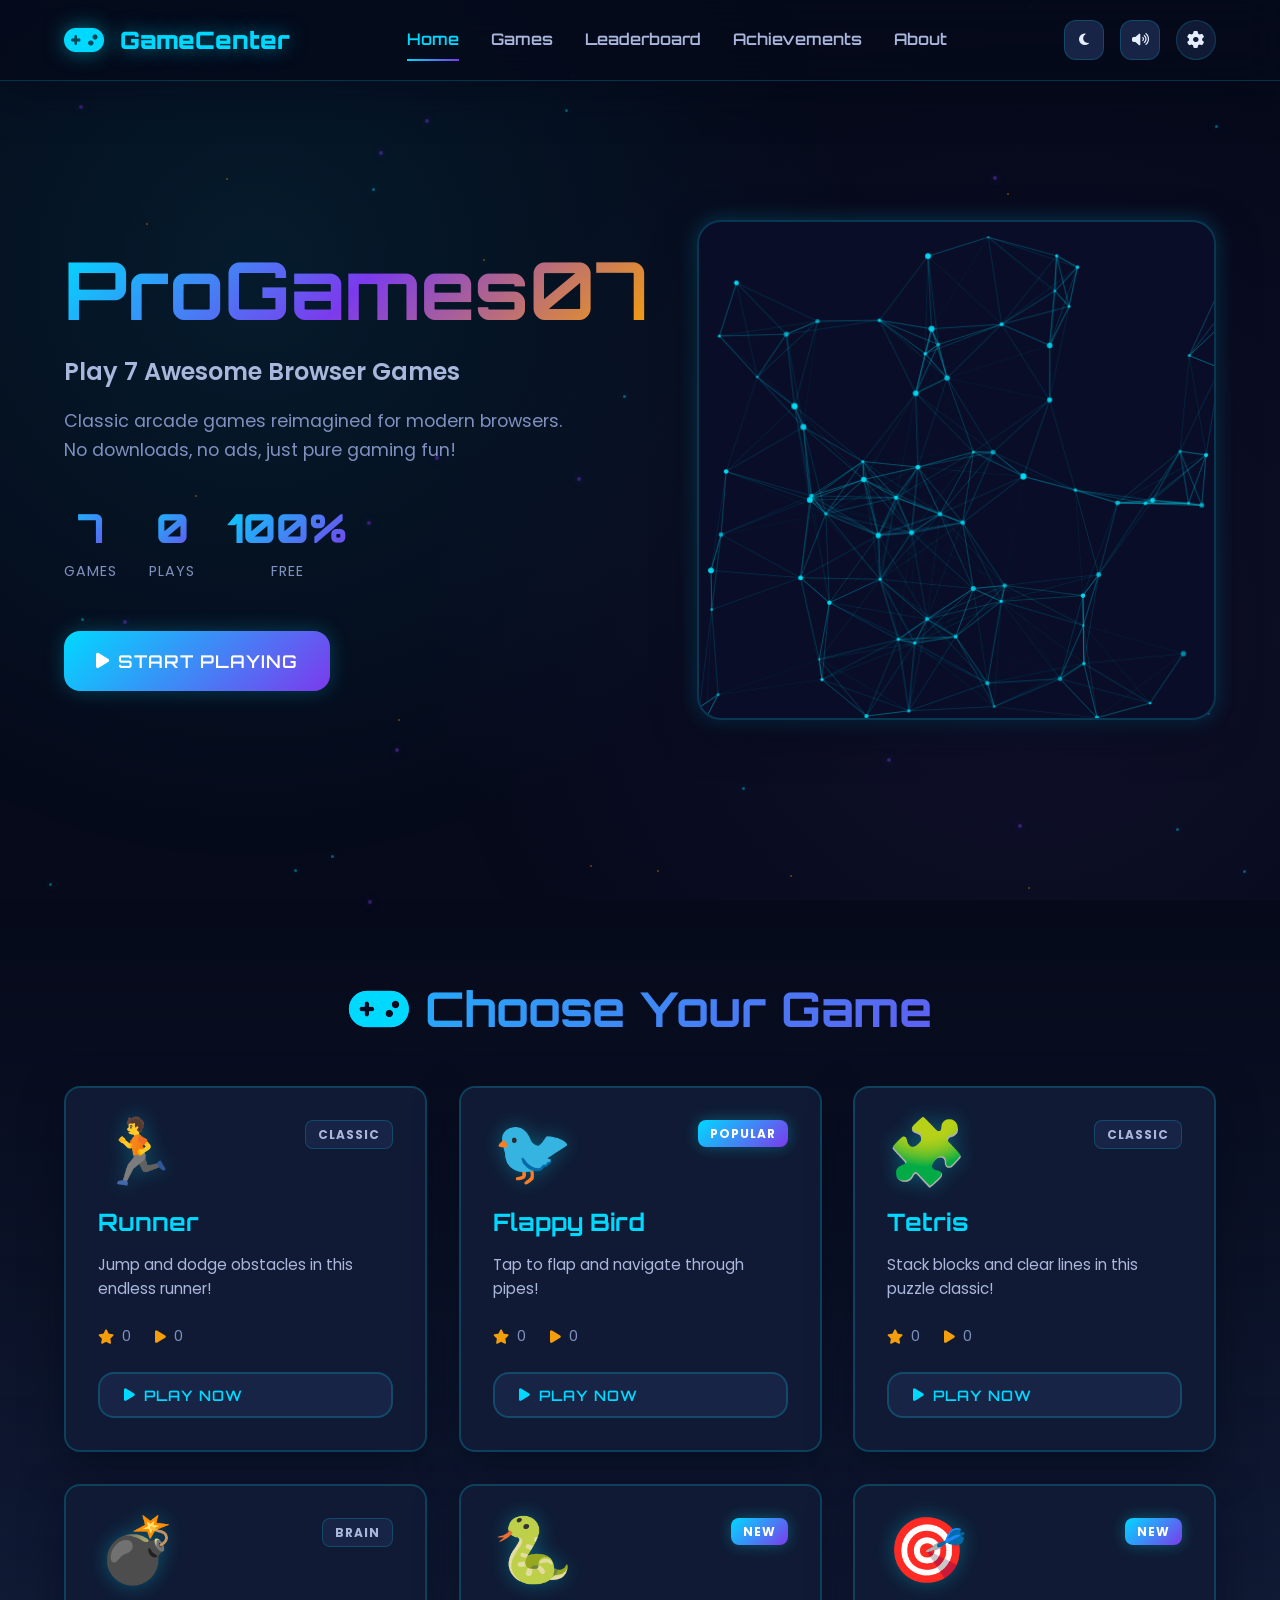
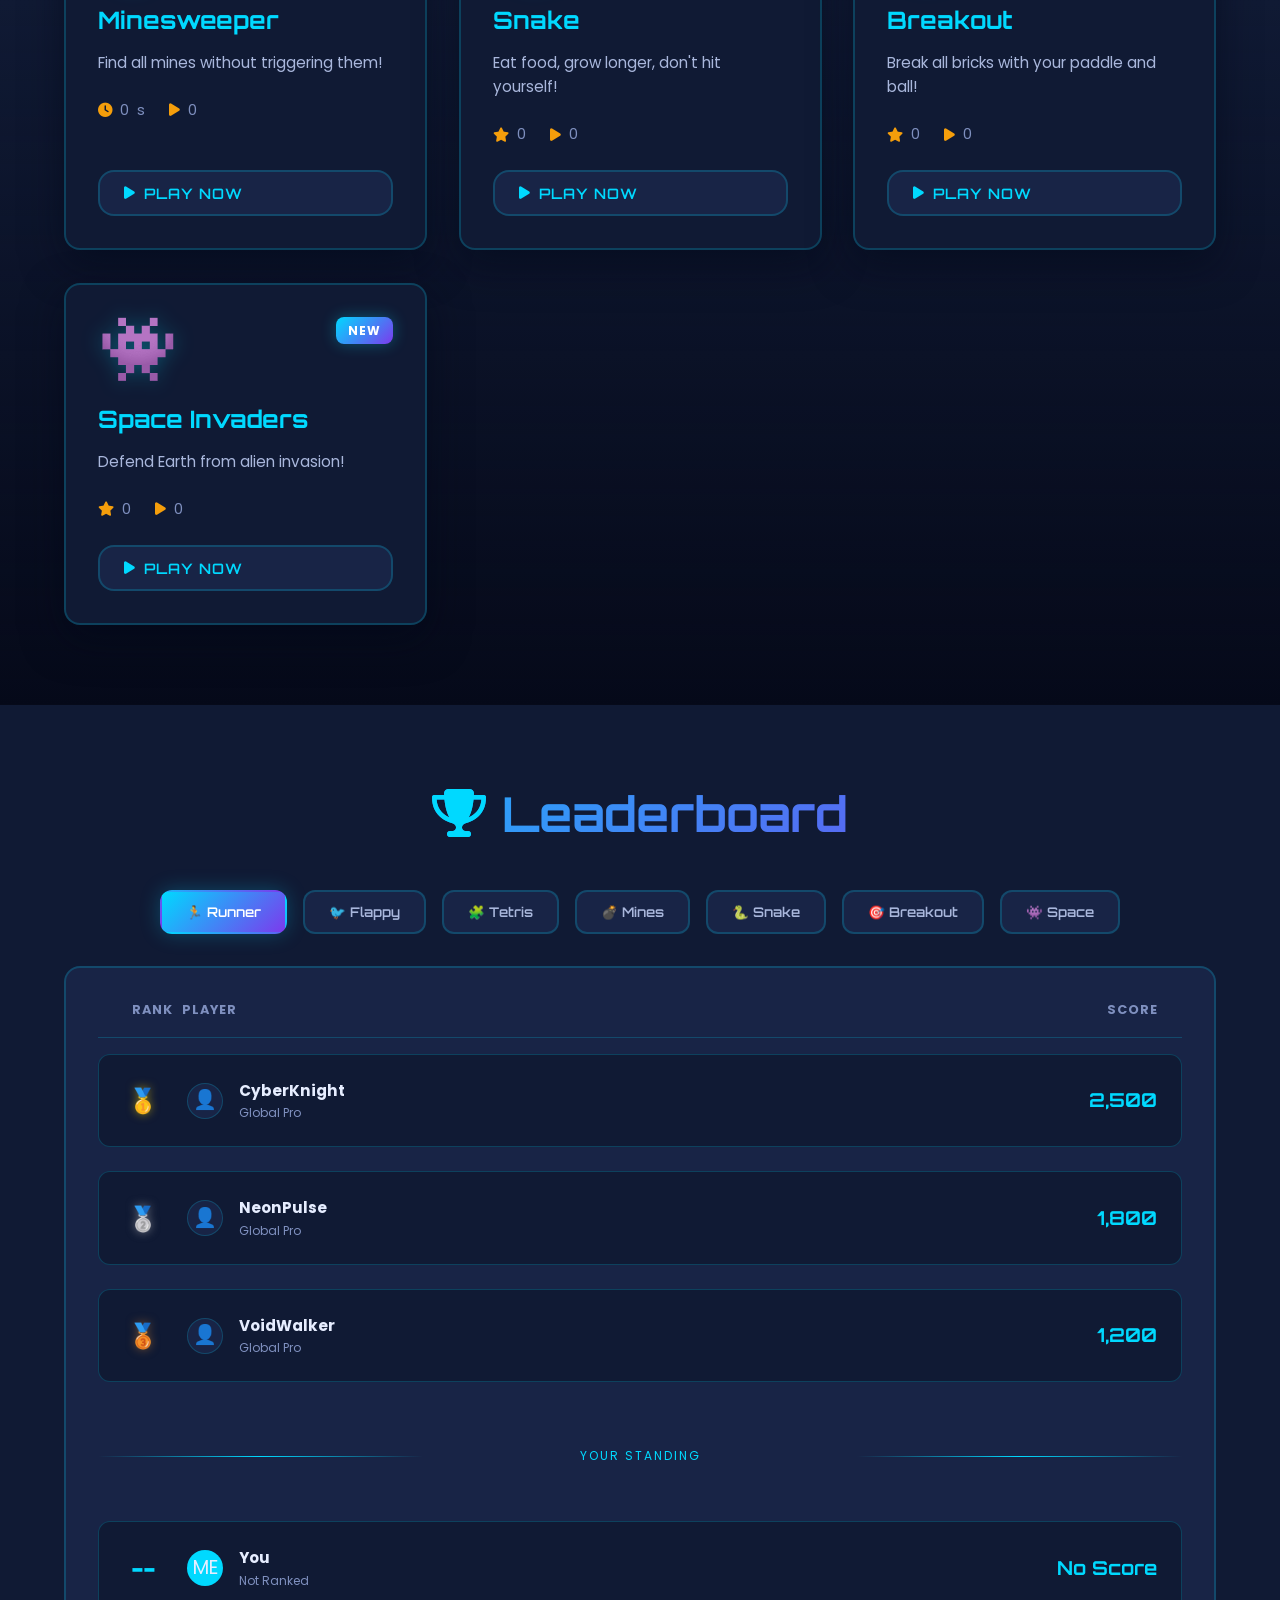
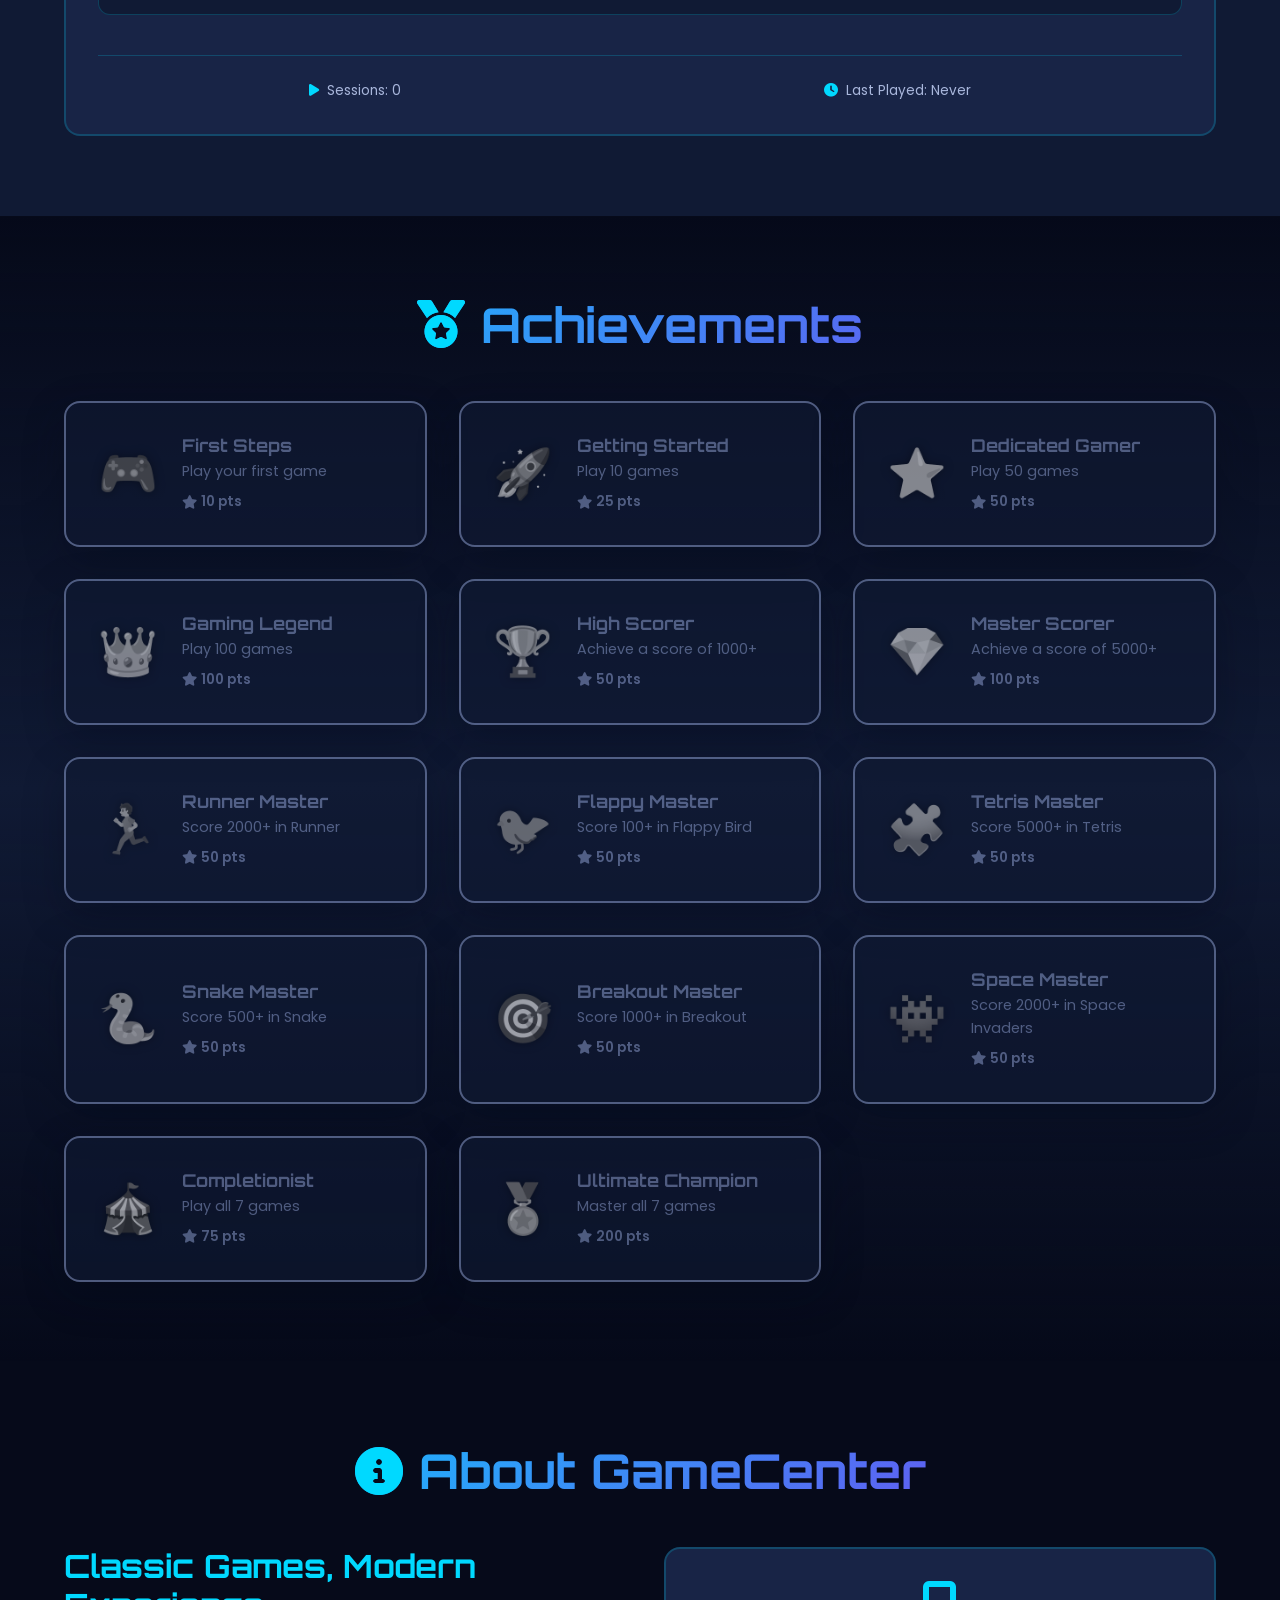
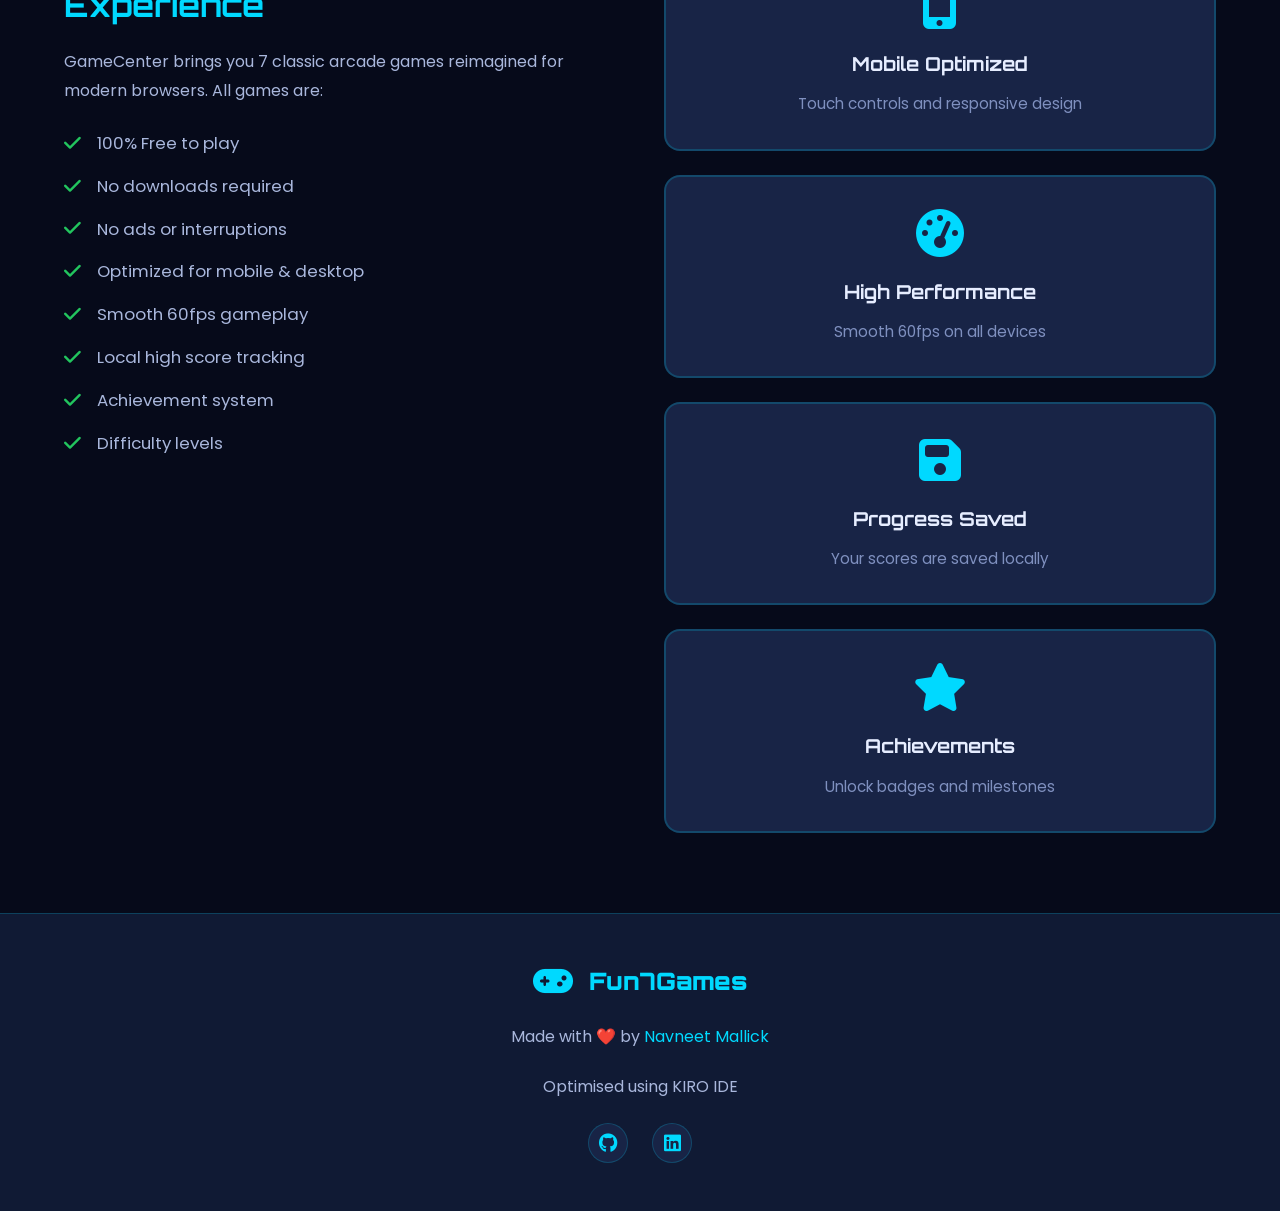
==== commit ee2e5263: "manifest.json updated" ====
--- a/index.html
+++ b/index.html
@@ -12,7 +12,7 @@
   
   <!-- Favicon -->
   <link rel="icon" href="data:image/svg+xml,<svg xmlns='http://www.w3.org/2000/svg' viewBox='0 0 100 100'><text y='.9em' font-size='90'>🎮</text></svg>">
-  <link rel="icon" type="image/svg+xml" href="icons/icon-96x96.svg">
+  <link rel="icon" type="image/png" href="./icons/icon-512x512.png">
   
   <!-- PWA Manifest -->
   <link rel="manifest" href="./manifest.json?v=1.0.2">
@@ -20,7 +20,7 @@
   <meta name="apple-mobile-web-app-capable" content="yes">
   <meta name="apple-mobile-web-app-status-bar-style" content="black-translucent">
   <meta name="apple-mobile-web-app-title" content="GameCenter">
-  <link rel="apple-touch-icon" href="./icons/icon-192x192.svg">
+  <link rel="apple-touch-icon" href="./icons/icon-192x192.png">
   <meta name="mobile-web-app-capable" content="yes">
   
   <!-- Fonts -->
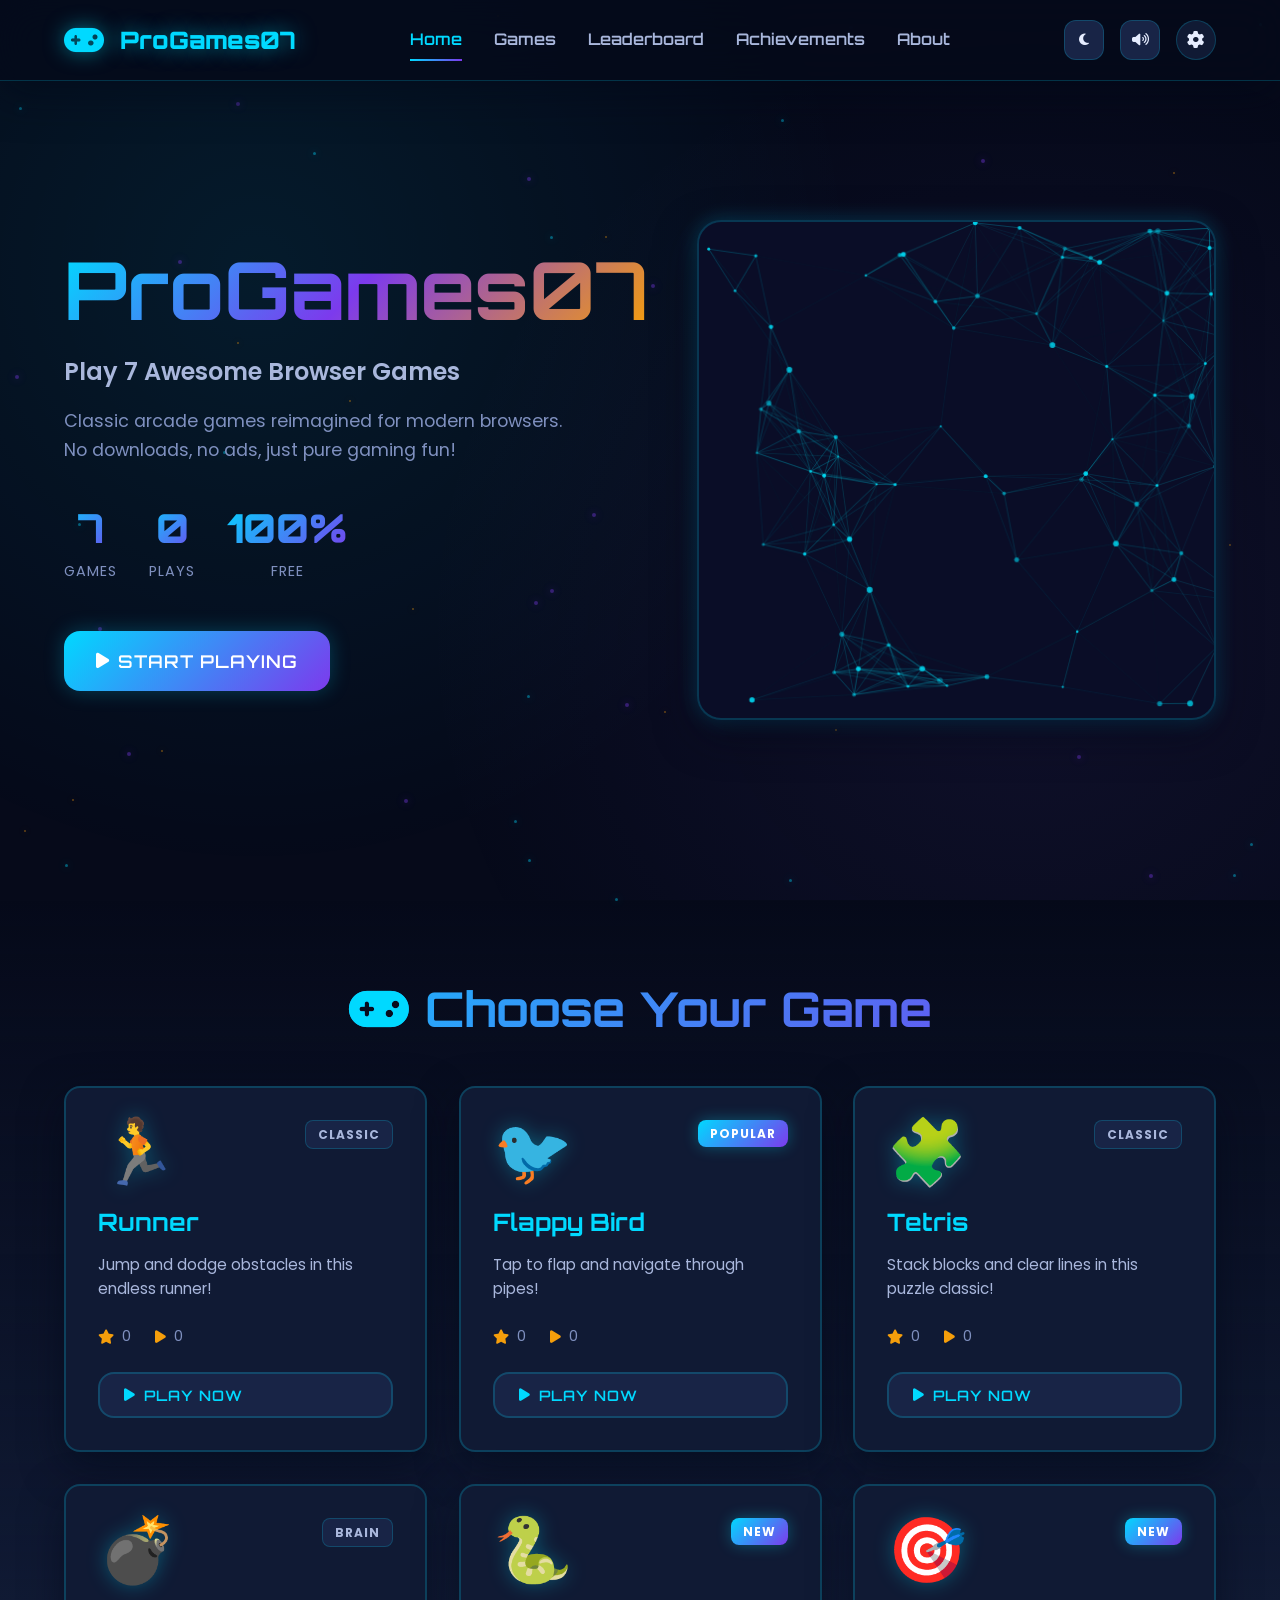
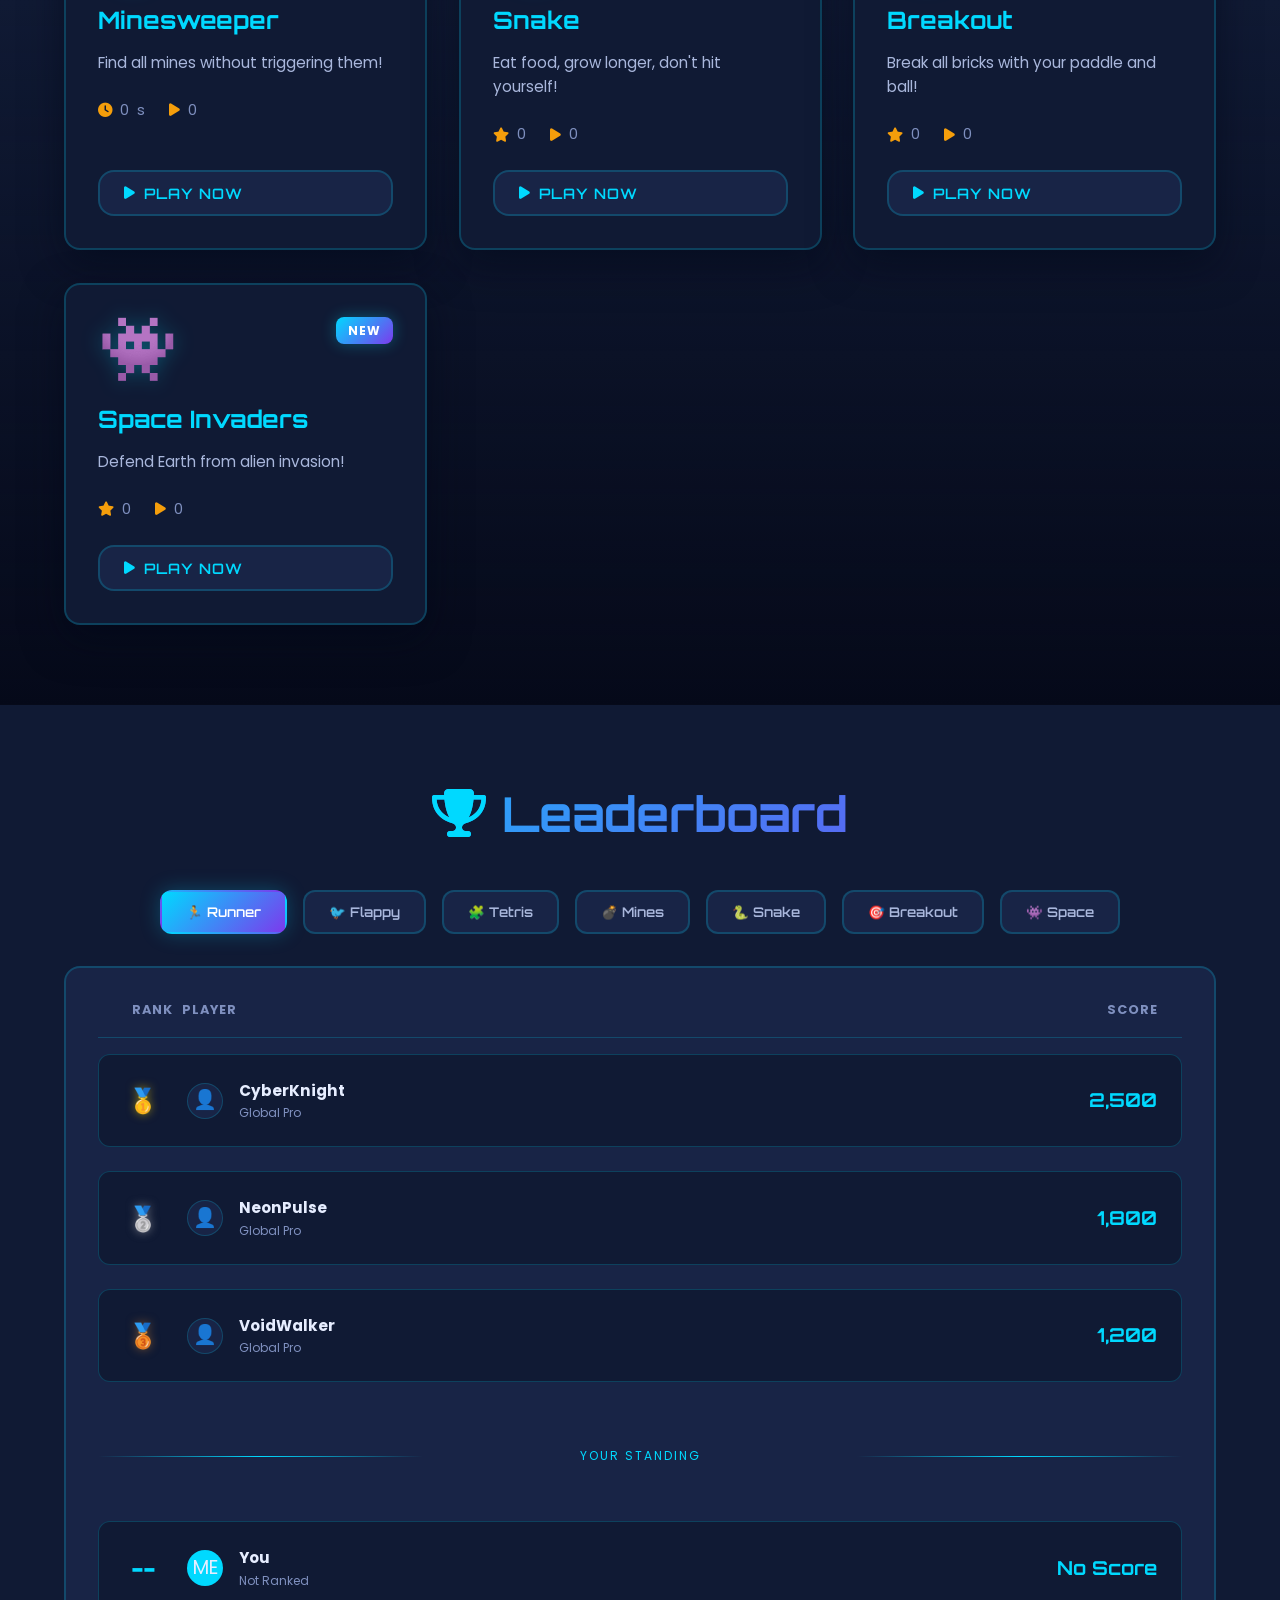
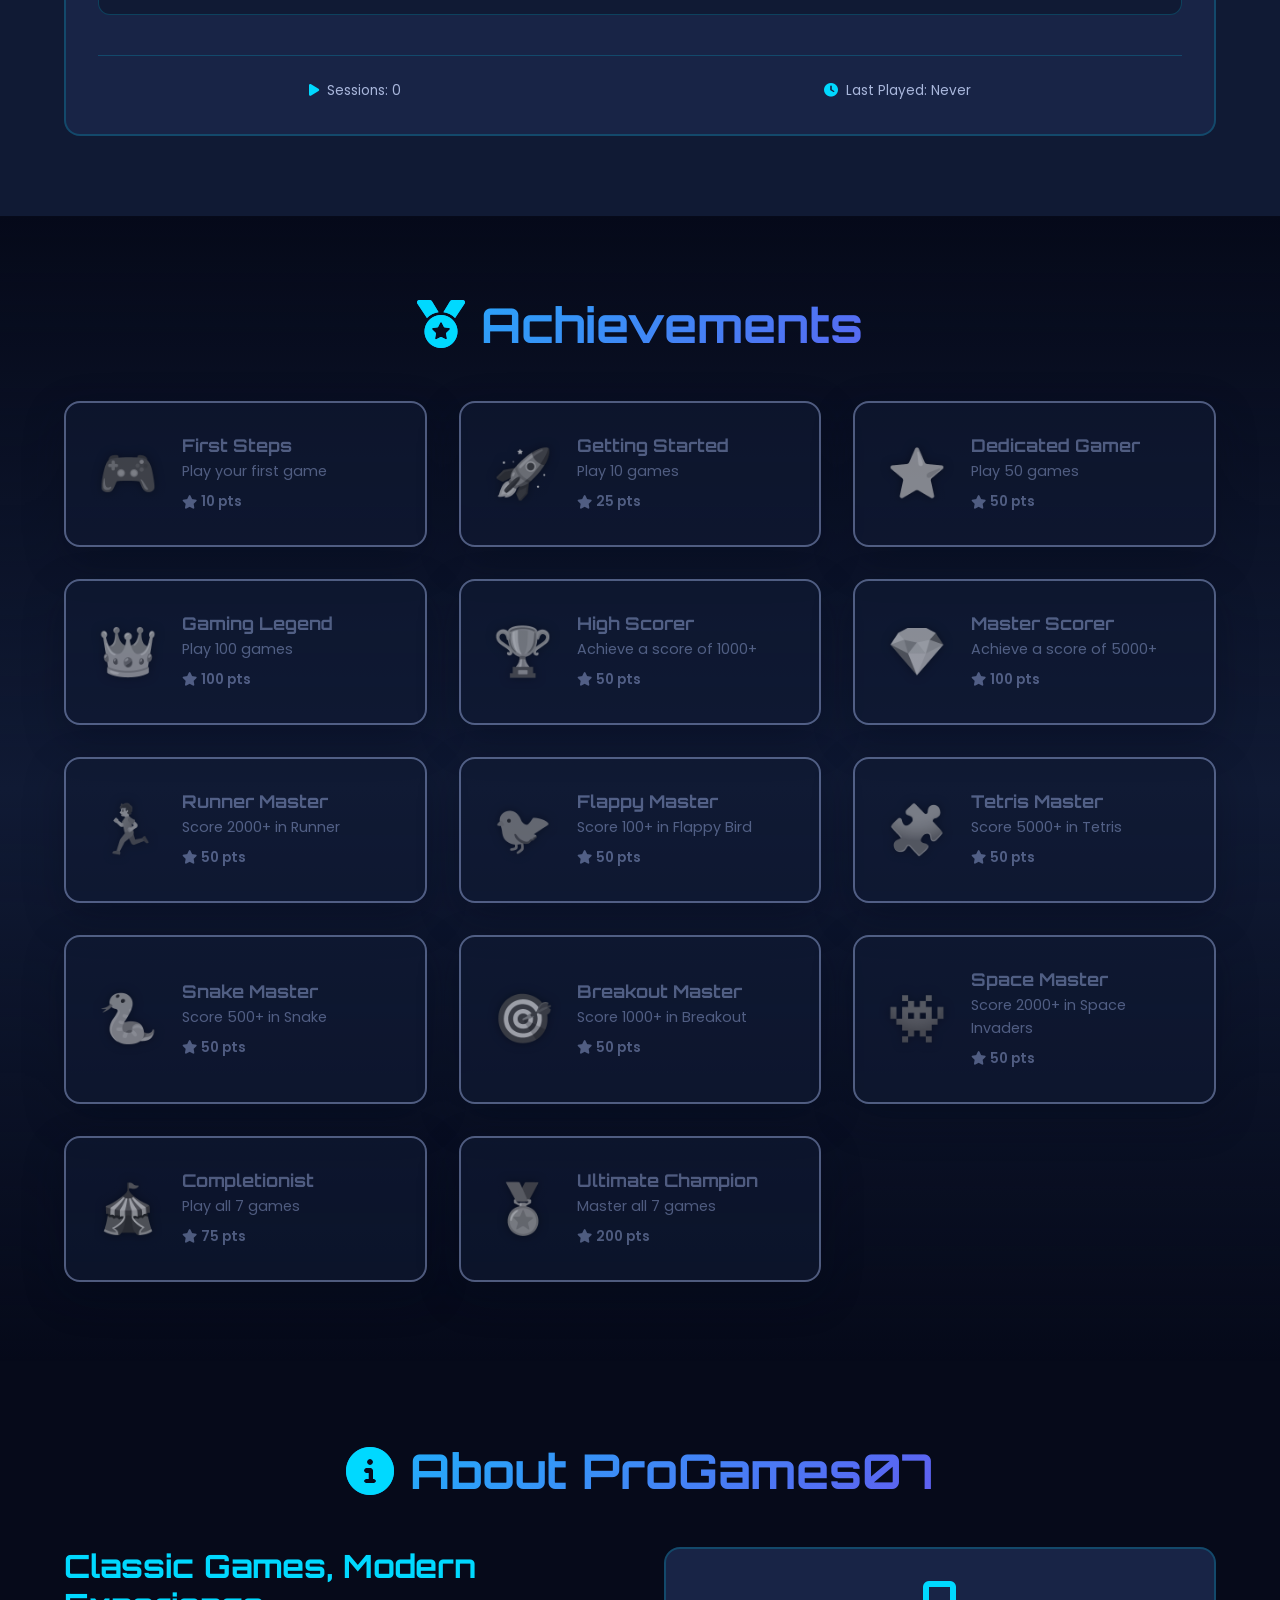
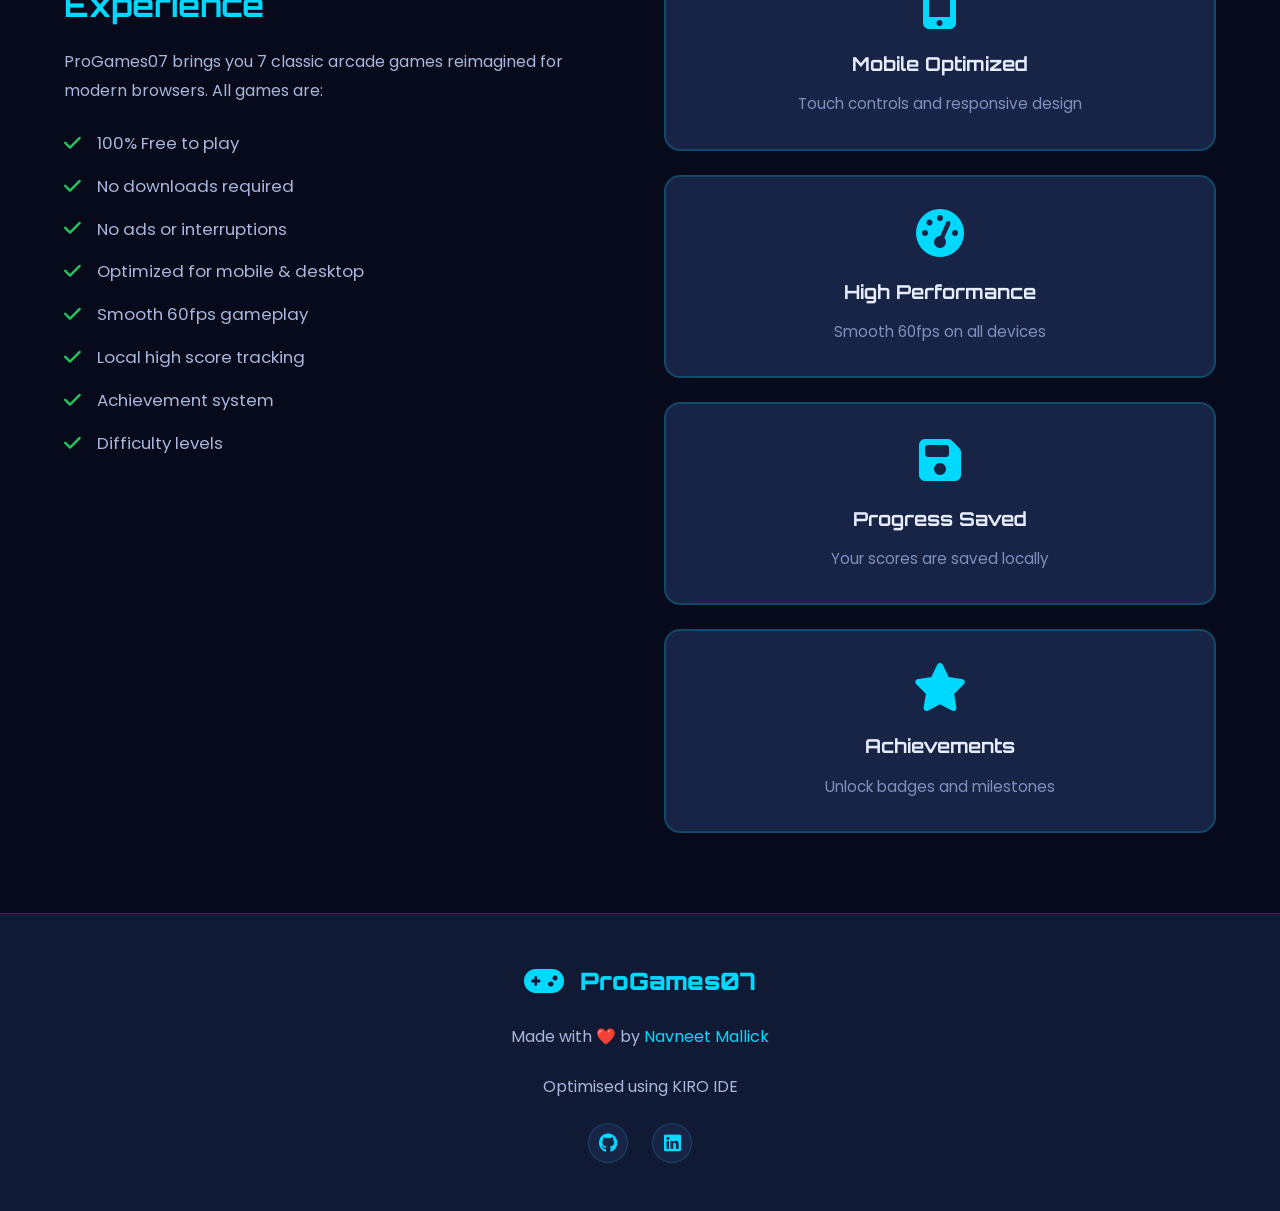
==== commit 3e399265: "updated PWA, manifest.json and sw.js" ====
--- a/index.html
+++ b/index.html
@@ -5,8 +5,8 @@
   <meta name="viewport" content="width=device-width, initial-scale=1.0, maximum-scale=5.0, user-scalable=yes, viewport-fit=cover">
   
   <!-- SEO -->
-  <title>GameCenter | Play Awesome Browser Games</title>
-  <meta name="description" content="Play 7 awesome browser games including Runner, Flappy Bird, Tetris, Minesweeper, Snake, Breakout, and Space Invaders. All games optimized for mobile and desktop.">
+  <title>ProGames07 | Play Awesome Browser Games</title>
+  <meta name="description" content="Play 7 awesome browser games on ProGames07 including Runner, Flappy Bird, Tetris, Minesweeper, Snake, Breakout, and Space Invaders. Optimized for mobile and desktop.">
   <meta name="keywords" content="browser games, online games, free games, arcade games, tetris, snake, flappy bird">
   <meta name="author" content="Navneet Mallick">
   
@@ -15,11 +15,11 @@
   <link rel="icon" type="image/png" href="./icons/icon-512x512.png">
   
   <!-- PWA Manifest -->
-  <link rel="manifest" href="./manifest.json?v=1.0.2">
+  <link rel="manifest" href="./manifest.json?v=1.0.3">
   <meta name="theme-color" content="#00e5ff">
   <meta name="apple-mobile-web-app-capable" content="yes">
   <meta name="apple-mobile-web-app-status-bar-style" content="black-translucent">
-  <meta name="apple-mobile-web-app-title" content="GameCenter">
+  <meta name="apple-mobile-web-app-title" content="ProGames07">
   <link rel="apple-touch-icon" href="./icons/icon-192x192.png">
   <meta name="mobile-web-app-capable" content="yes">
   
@@ -46,7 +46,7 @@
     <div class="container">
       <div class="logo">
         <i class="fas fa-gamepad"></i>
-        <span>GameCenter</span>
+        <span>ProGames07</span>
       </div>
       <nav class="nav">
         <a href="#home" class="nav-link active">Home</a>
@@ -77,7 +77,7 @@
     <div class="container">
       <div class="hero-content">
         <h1 class="hero-title">
-          <span class="glitch" data-text="GameCenter">ProGames07</span>
+          <span class="glitch" data-text="ProGames07">ProGames07</span>
         </h1>
         <p class="hero-subtitle">Play 7 Awesome Browser Games</p>
         <p class="hero-description">
@@ -294,12 +294,12 @@
   <section id="about" class="about-section">
     <div class="container">
       <h2 class="section-title">
-        <i class="fas fa-info-circle"></i> About GameCenter
+        <i class="fas fa-info-circle"></i> About ProGames07
       </h2>
       <div class="about-content">
         <div class="about-text">
           <h3>Classic Games, Modern Experience</h3>
-          <p>GameCenter brings you 7 classic arcade games reimagined for modern browsers. All games are:</p>
+          <p>ProGames07 brings you 7 classic arcade games reimagined for modern browsers. All games are:</p>
           <ul class="feature-list">
             <li><i class="fas fa-check"></i> 100% Free to play</li>
             <li><i class="fas fa-check"></i> No downloads required</li>
@@ -343,7 +343,7 @@
       <div class="footer-content">
         <div class="footer-brand">
           <i class="fas fa-gamepad"></i>
-          <span>Fun7Games</span>
+          <span>ProGames07</span>
         </div>
         <p>Made with ❤️ by <a href="https://github.com/Navneet-Mallick" target="_blank">Navneet Mallick</a></p>
         <p>Optimised using KIRO IDE</p>
@@ -404,7 +404,7 @@
     // Register Service Worker for PWA
     if ('serviceWorker' in navigator) {
       window.addEventListener('load', () => {
-        navigator.serviceWorker.register('./sw.js')
+        navigator.serviceWorker.register('./sw.js?v=1.0.3')
           .then(registration => {
             console.log('✓ Service Worker registered:', registration.scope);
           })
--- a/css/style.css
+++ b/css/style.css
@@ -1,5 +1,5 @@
 /**
- * GameCenter - Main Stylesheet
+ * ProGames07 - Main Stylesheet
  * Modern gaming website with cyberpunk aesthetics
  */
 
--- a/css/games.css
+++ b/css/games.css
@@ -1,5 +1,5 @@
 /**
- * GameCenter - Games Stylesheet
+ * ProGames07 - Games Stylesheet
  * Game cards, modal, and game-specific styles
  */
 
--- a/css/mobile.css
+++ b/css/mobile.css
@@ -1,5 +1,5 @@
 /**
- * GameCenter - Mobile Responsive Styles
+ * ProGames07 - Mobile Responsive Styles
  * Optimized for mobile devices with smooth 60fps performance
  */
 
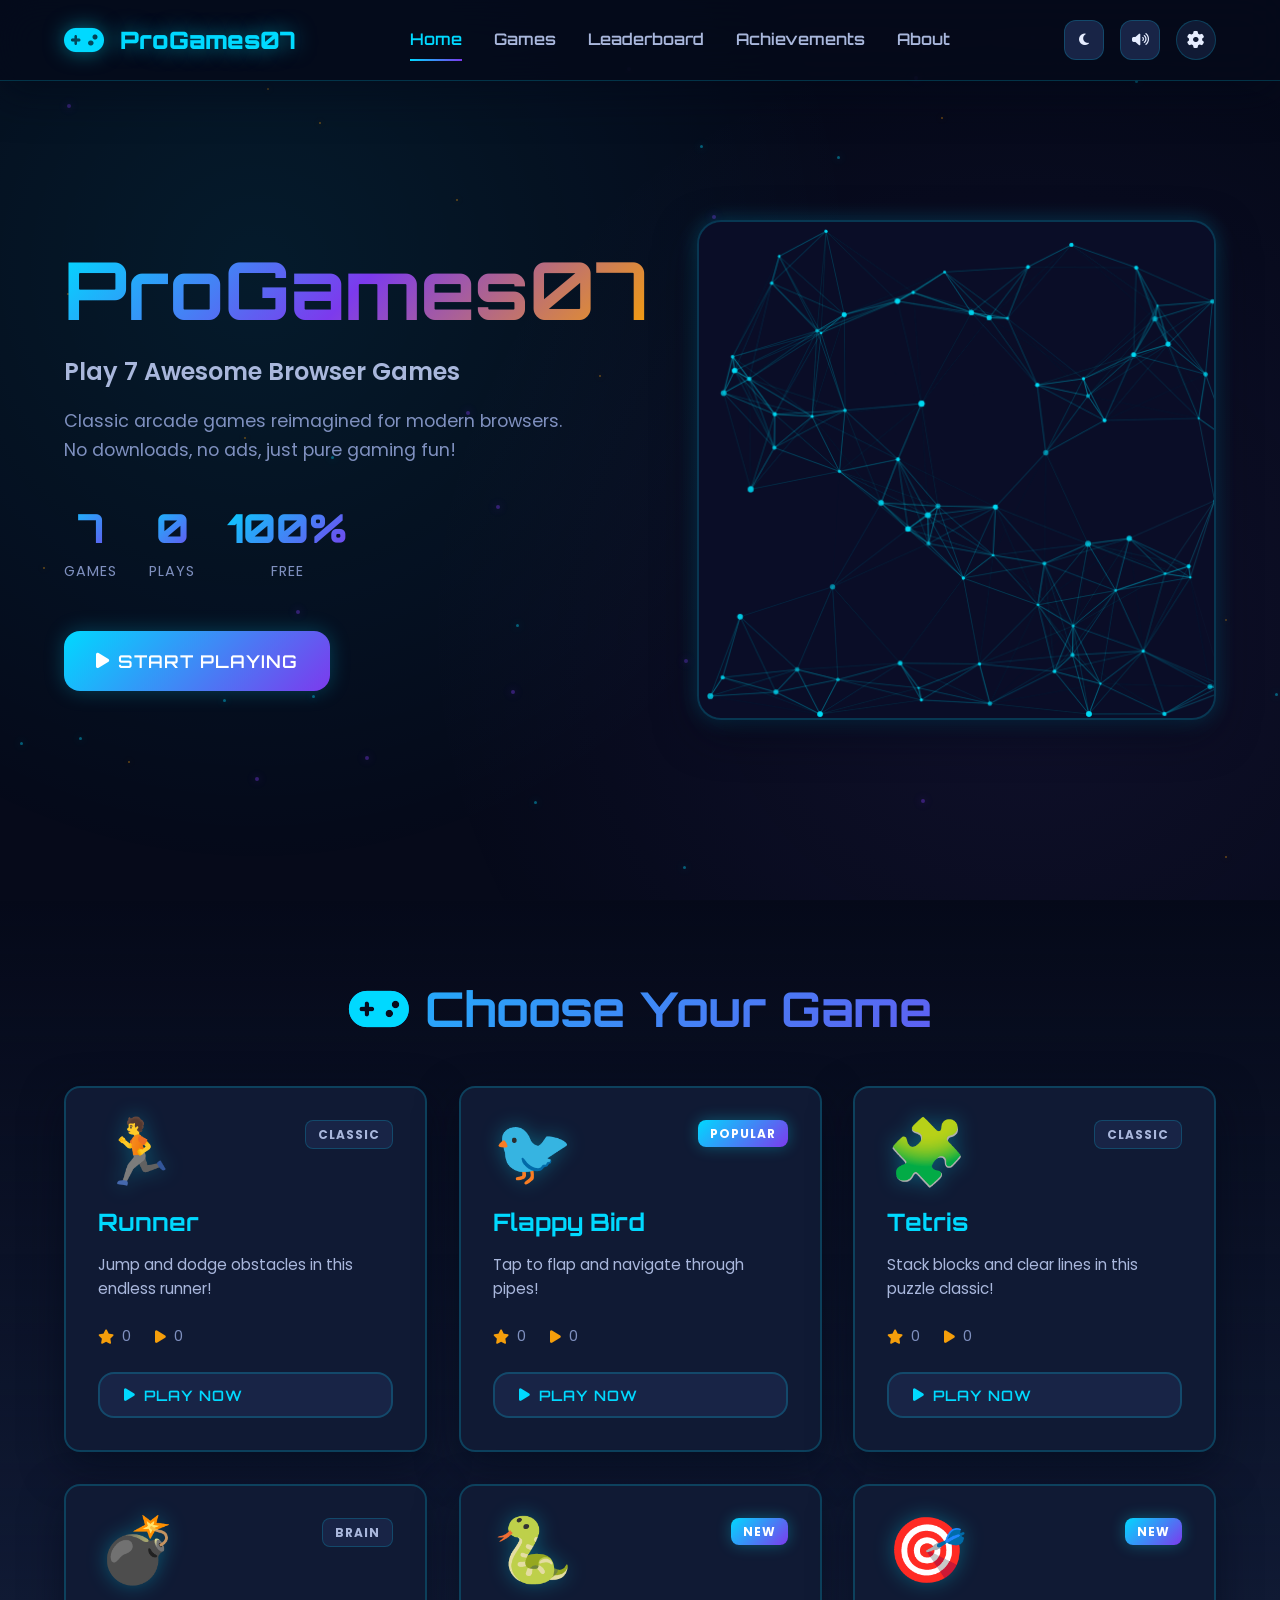
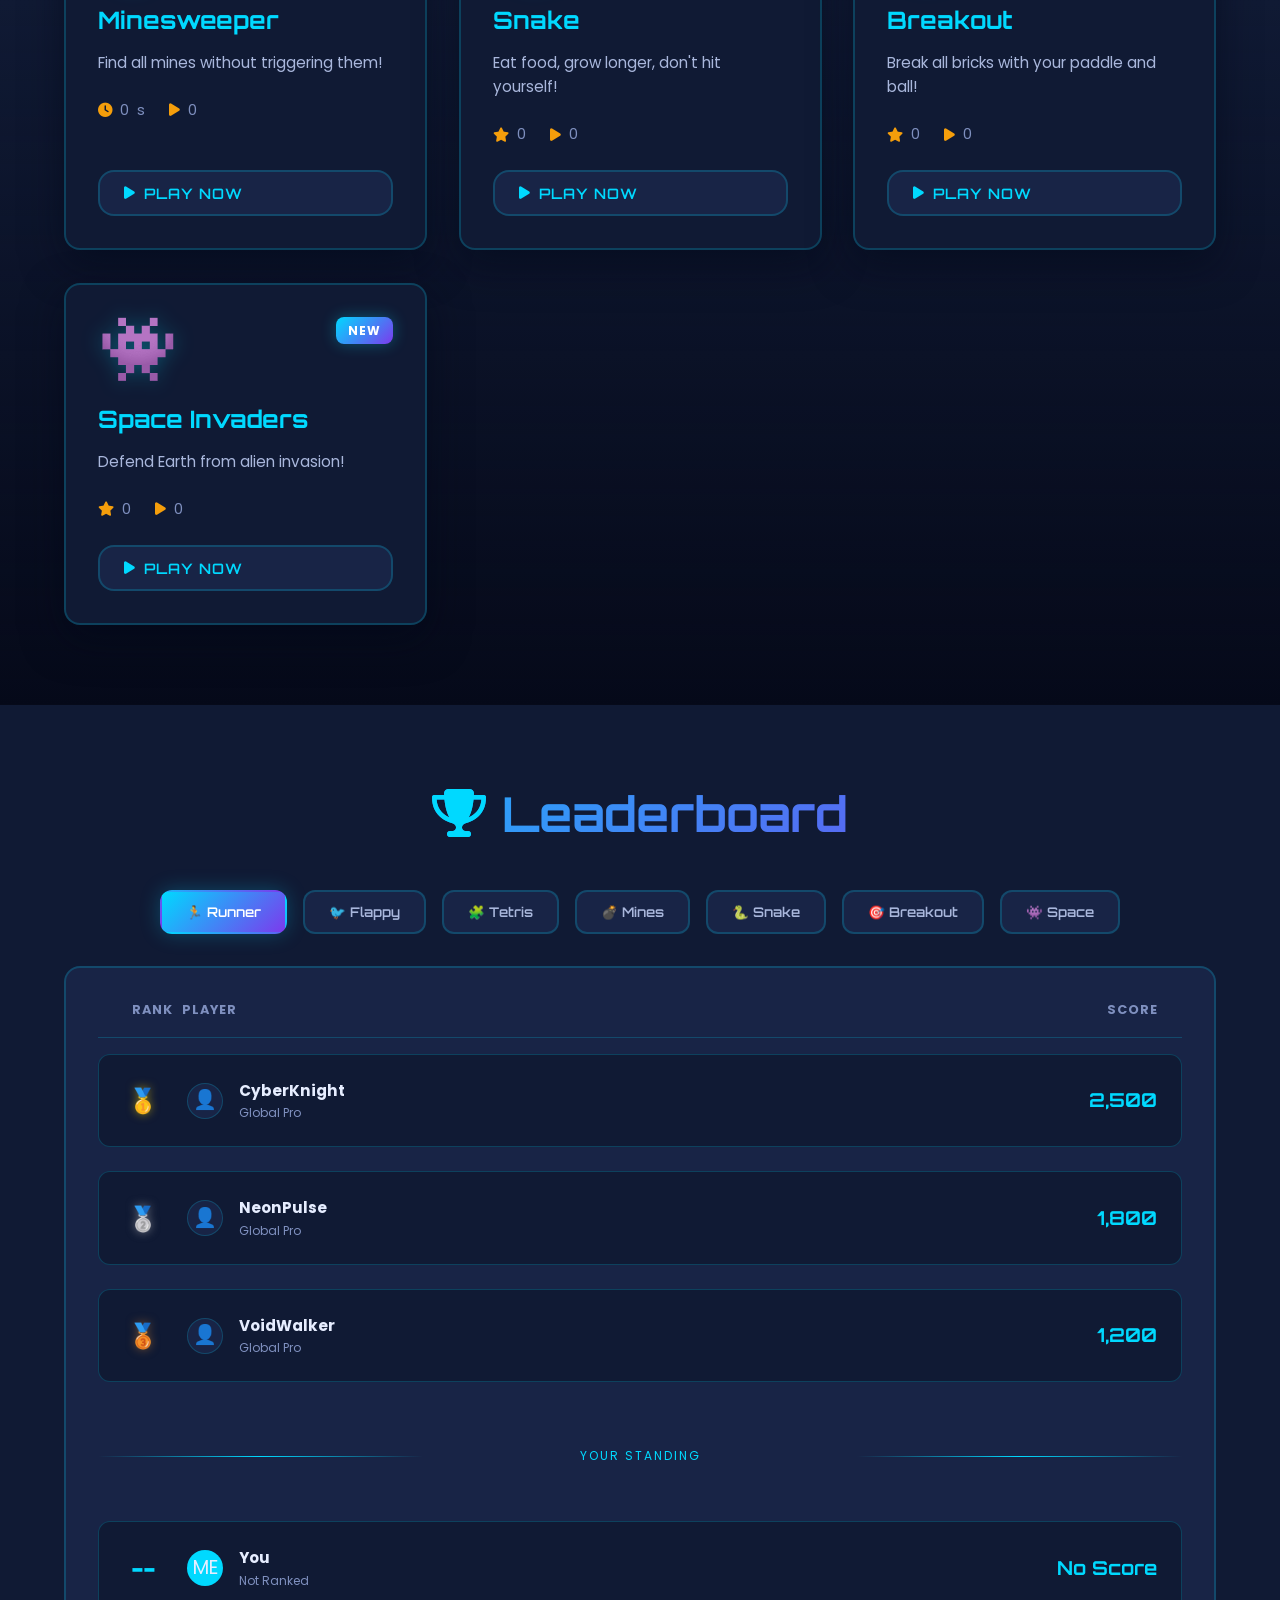
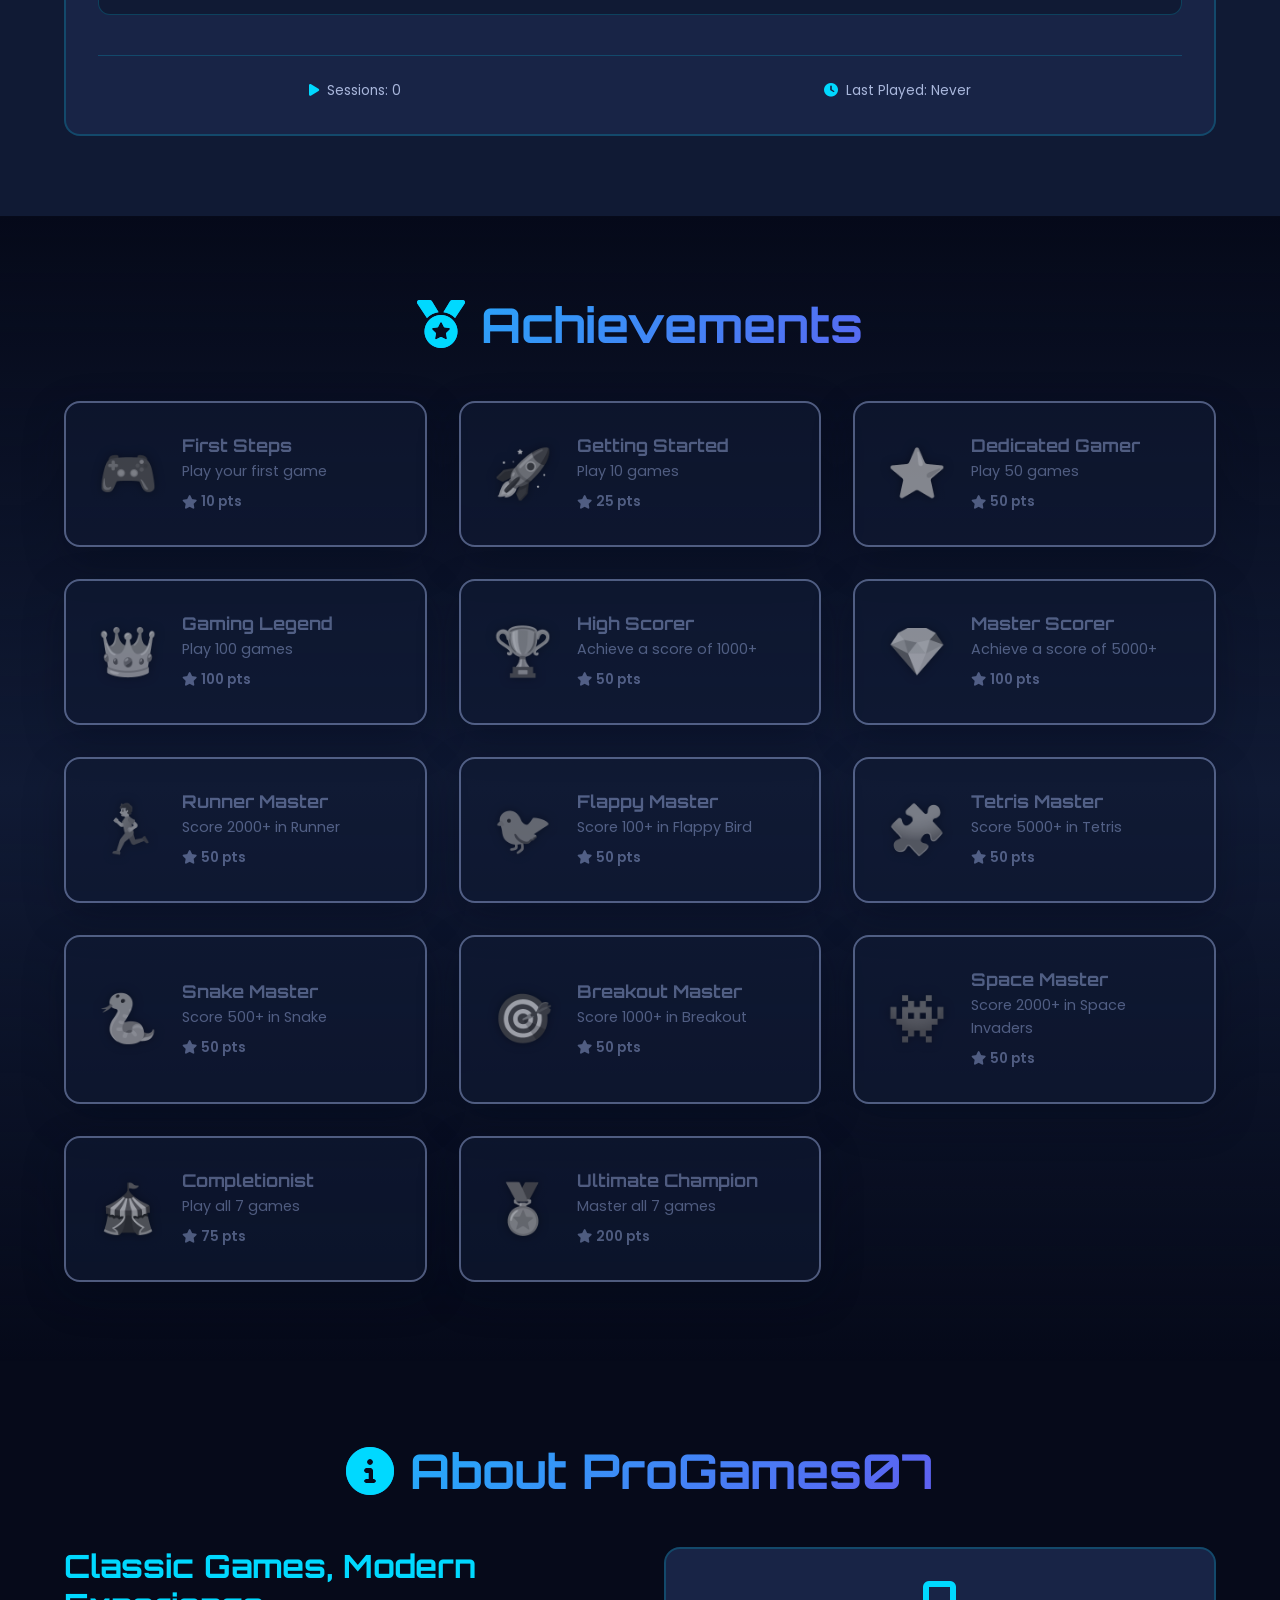
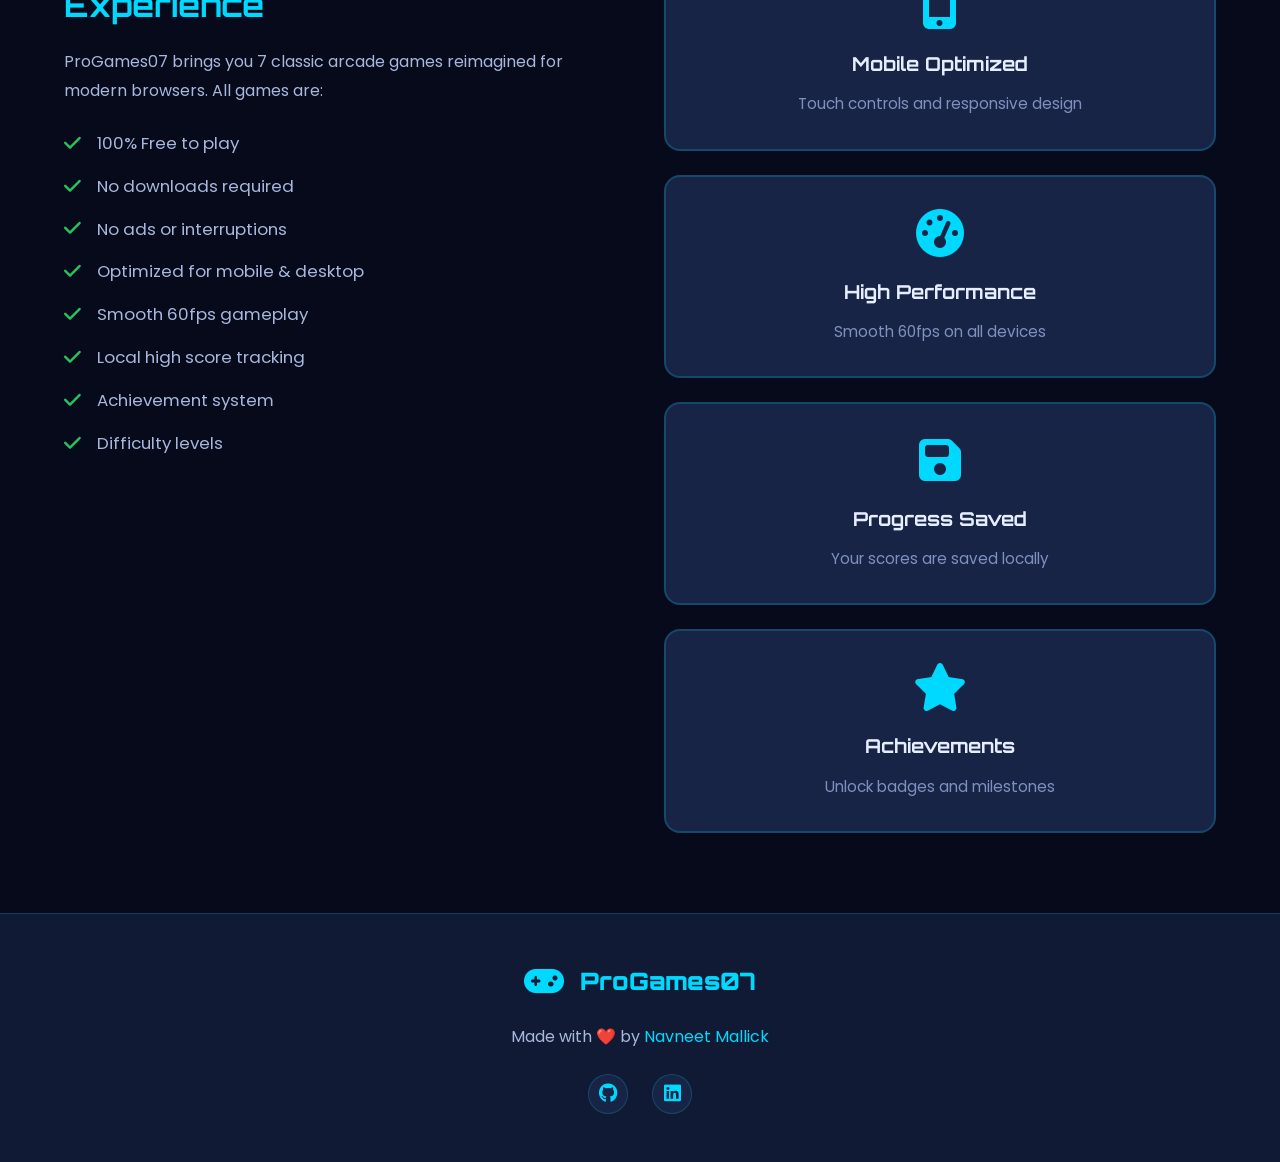
==== commit 2eebe09d: "updates Removed the optimization note from the footer." ====
--- a/index.html
+++ b/index.html
@@ -346,7 +346,7 @@
           <span>ProGames07</span>
         </div>
         <p>Made with ❤️ by <a href="https://github.com/Navneet-Mallick" target="_blank">Navneet Mallick</a></p>
-        <p>Optimised using KIRO IDE</p>
+        
         <div class="footer-links">
           <a href="https://github.com/Navneet-Mallick" target="_blank"><i class="fab fa-github"></i></a>
           <a href="https://linkedin.com/in/navneet-mallick-313829279" target="_blank"><i class="fab fa-linkedin"></i></a>
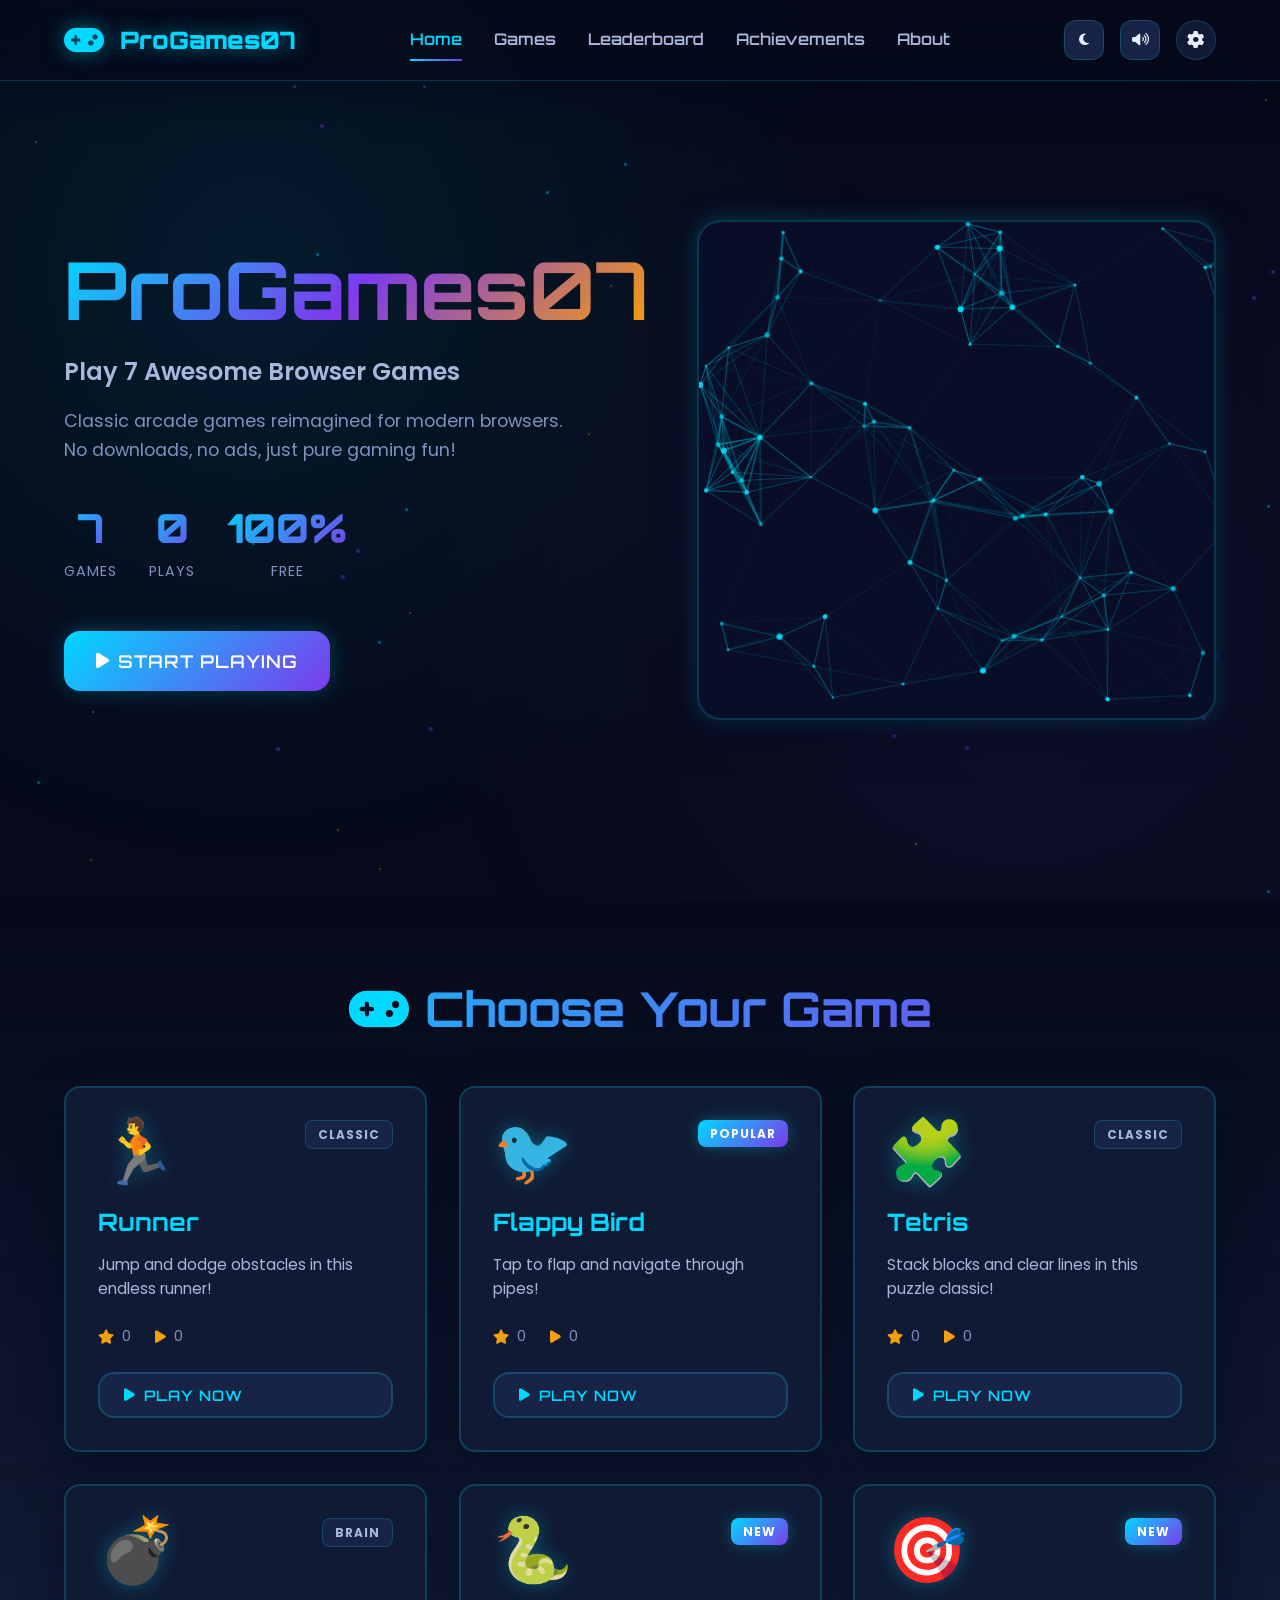
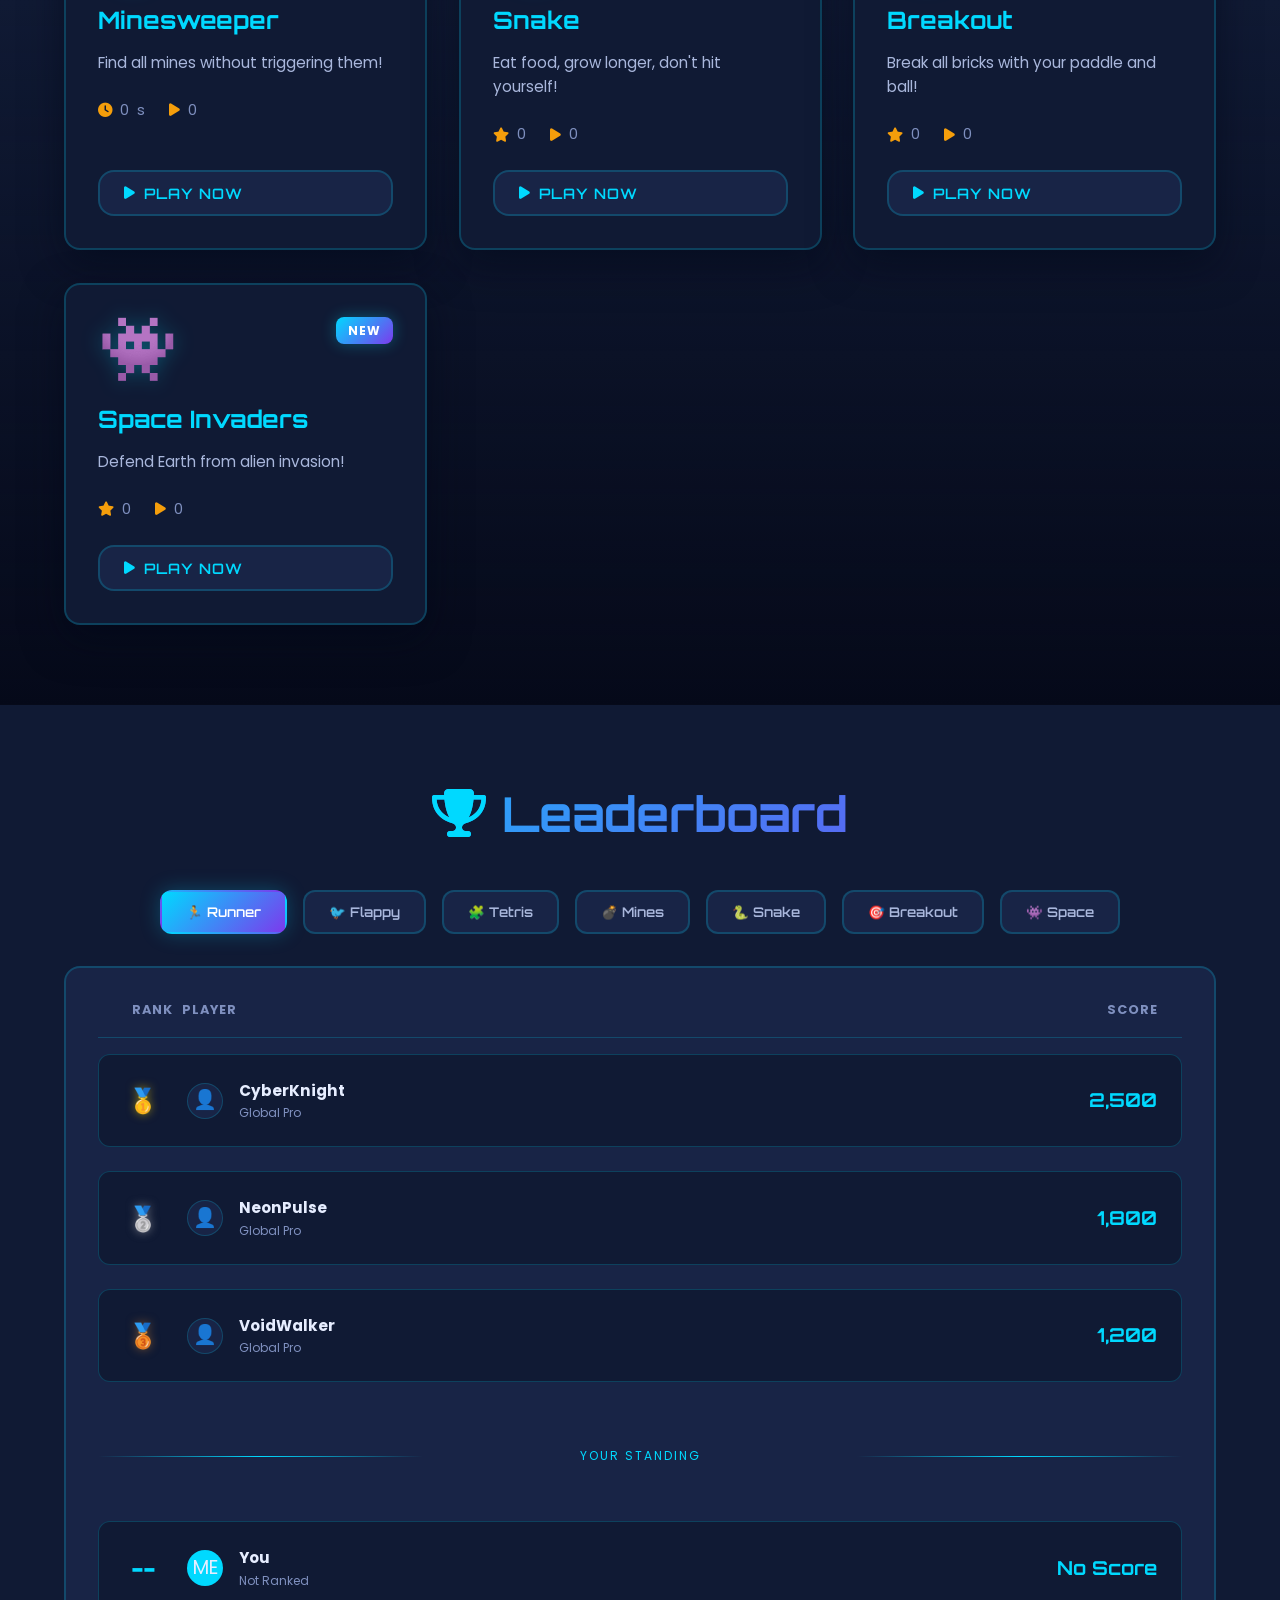
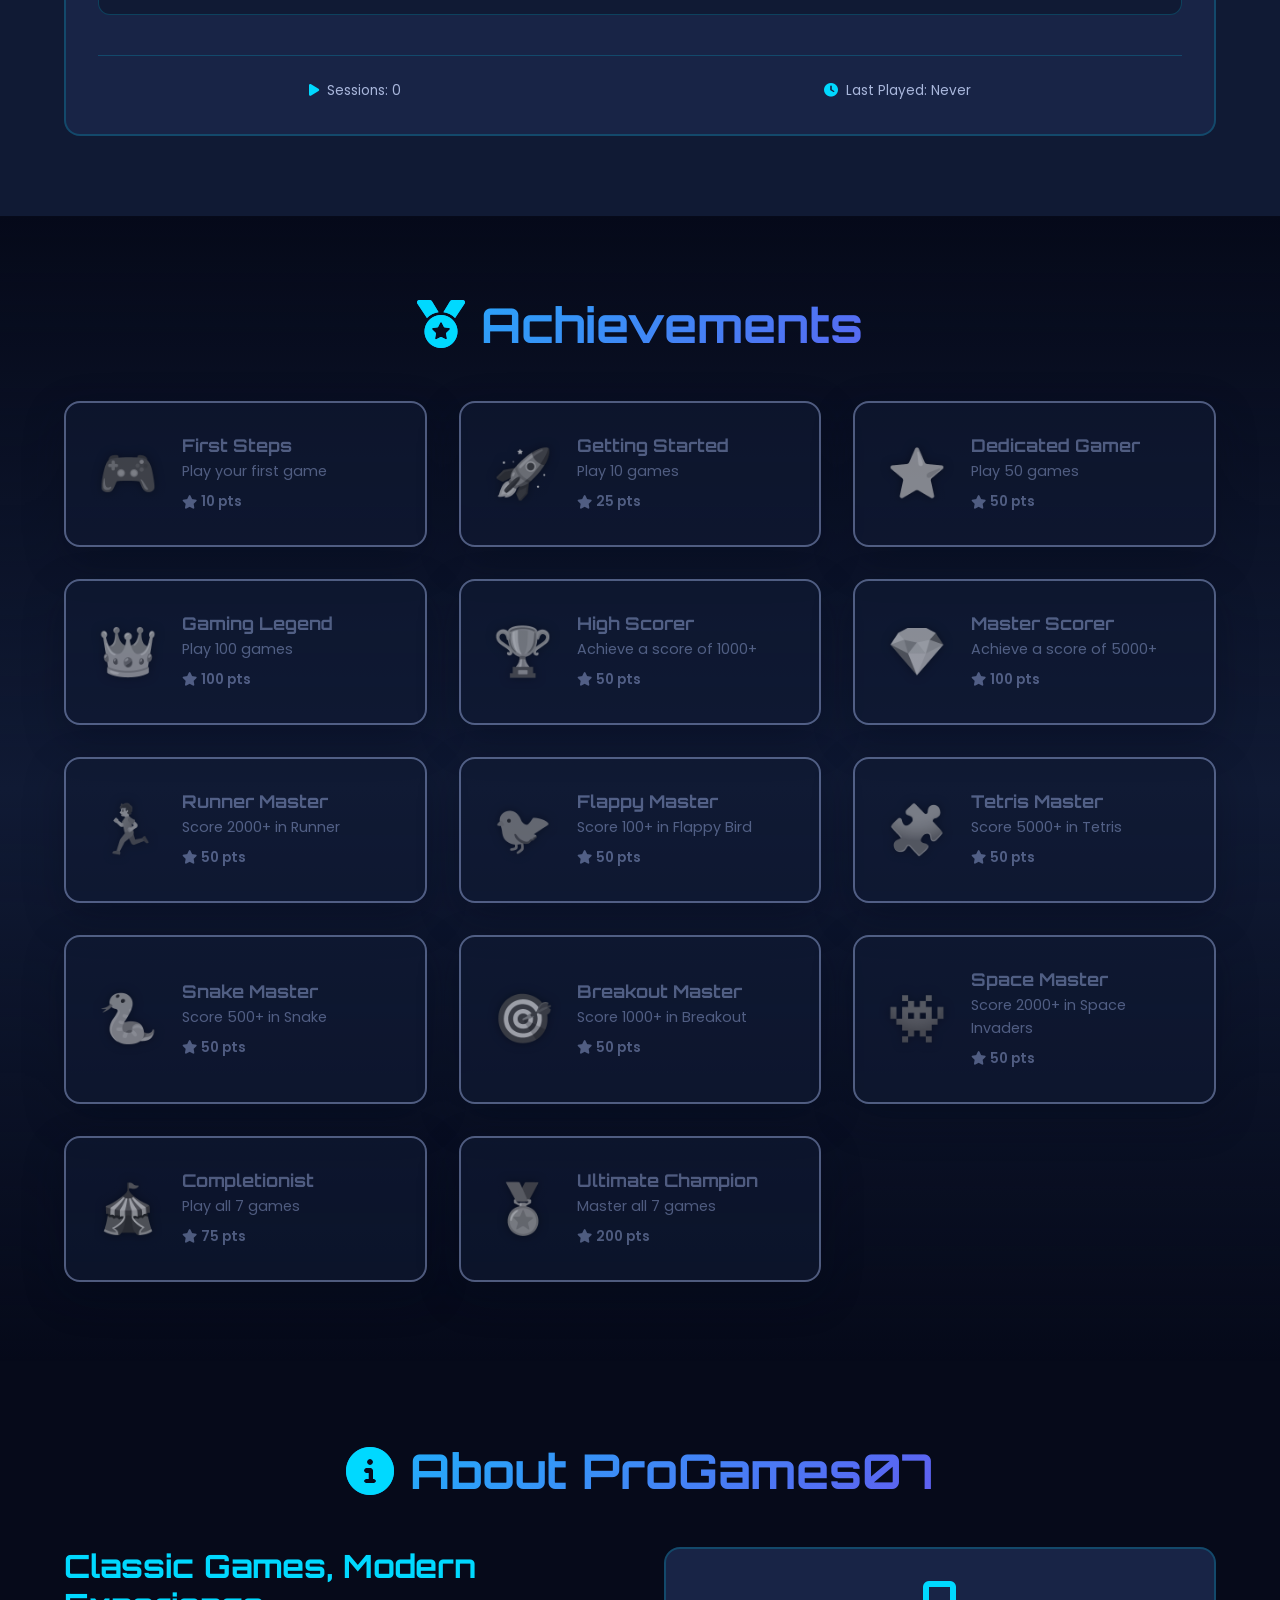
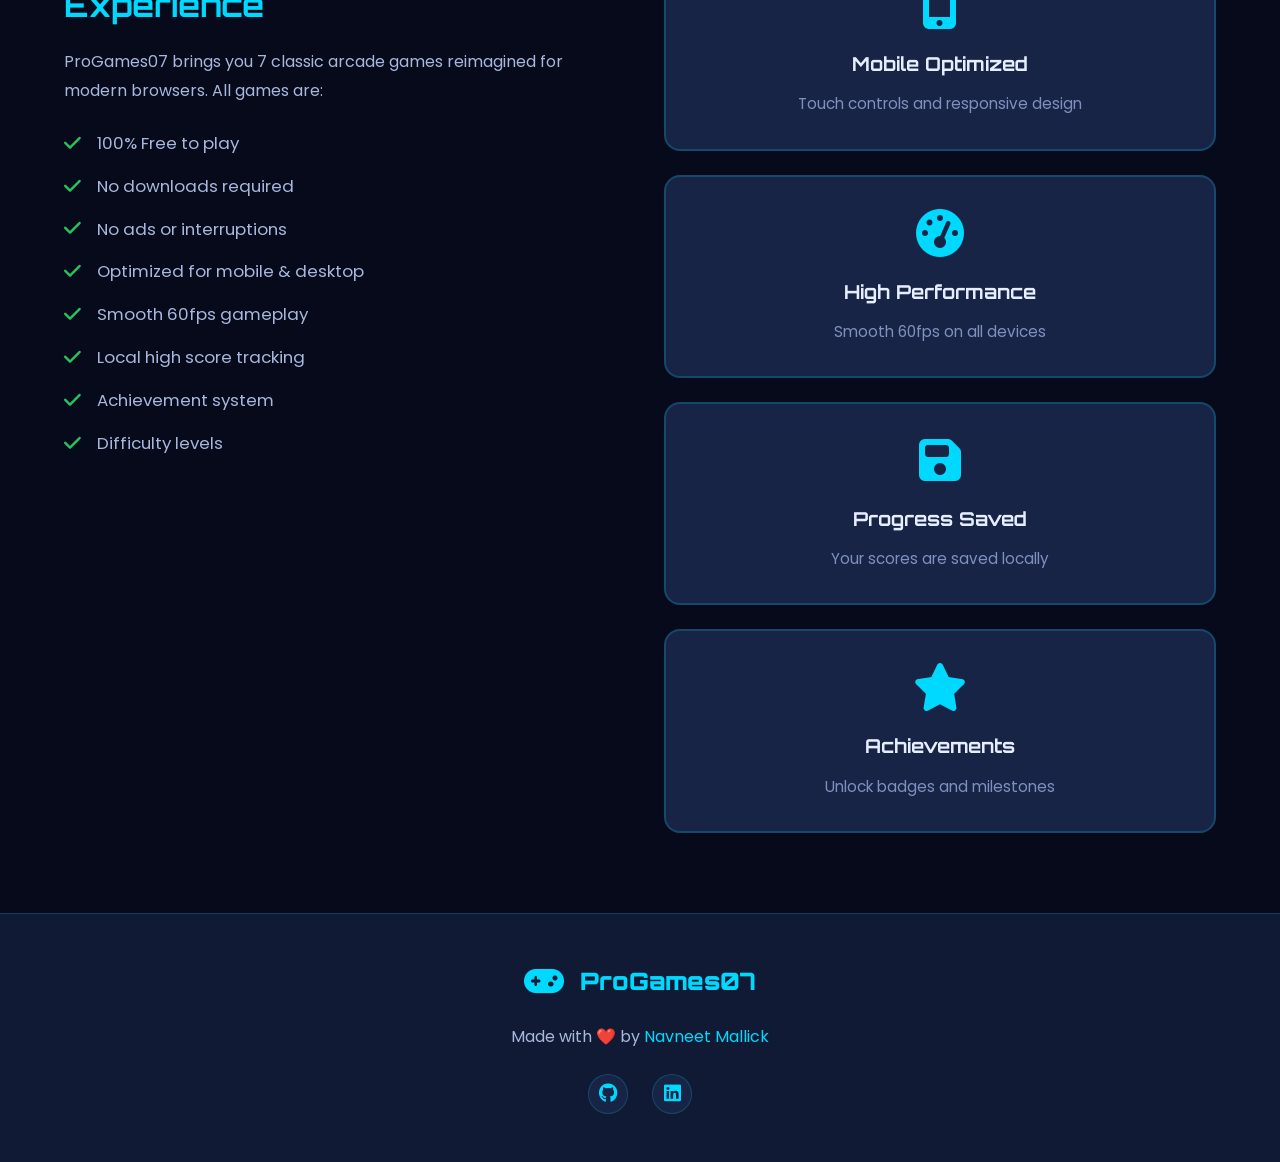
==== commit 7c46086a: "small change" ====
--- a/index.html
+++ b/index.html
@@ -5,7 +5,7 @@
   <meta name="viewport" content="width=device-width, initial-scale=1.0, maximum-scale=5.0, user-scalable=yes, viewport-fit=cover">
   
   <!-- SEO -->
-  <title>ProGames07 | Play Awesome Browser Games</title>
+  <title>ProGames07 | Play Awesome Classic Arcade Games In Browser  </title>
   <meta name="description" content="Play 7 awesome browser games on ProGames07 including Runner, Flappy Bird, Tetris, Minesweeper, Snake, Breakout, and Space Invaders. Optimized for mobile and desktop.">
   <meta name="keywords" content="browser games, online games, free games, arcade games, tetris, snake, flappy bird">
   <meta name="author" content="Navneet Mallick">
